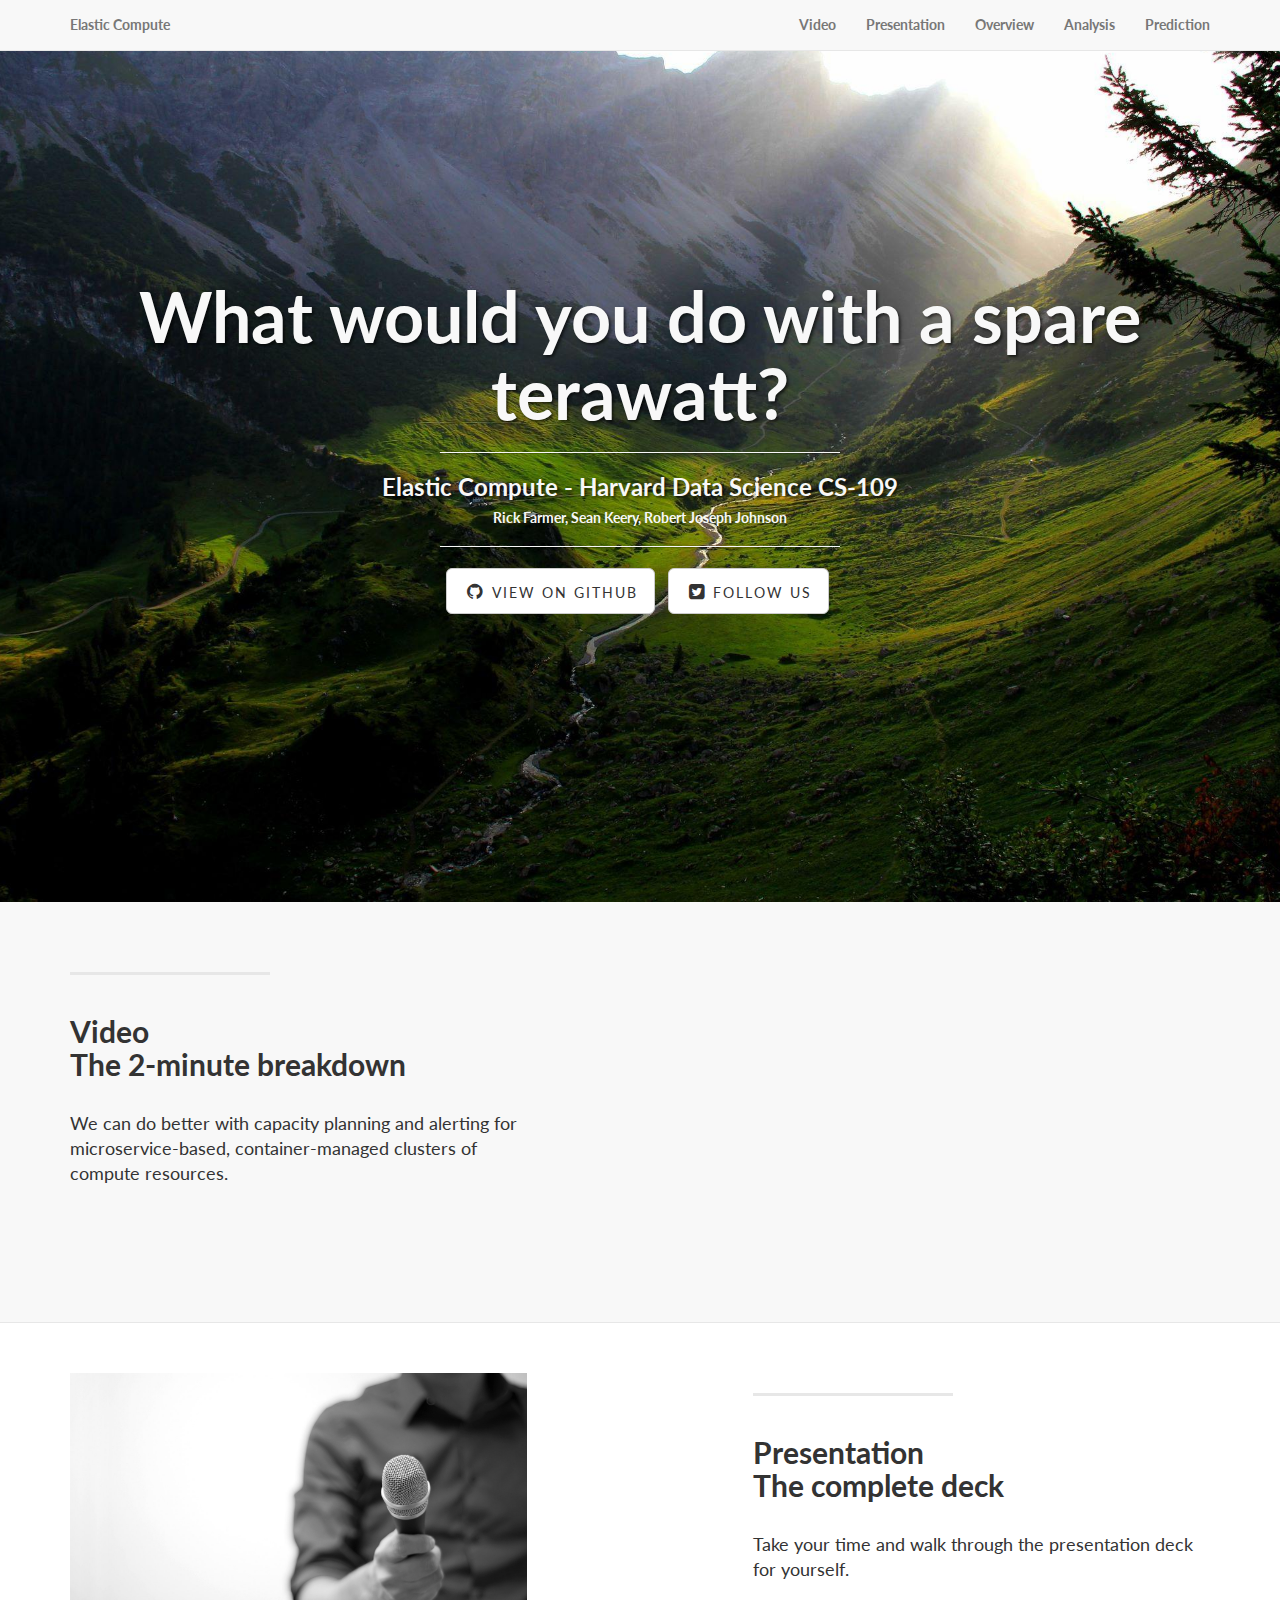
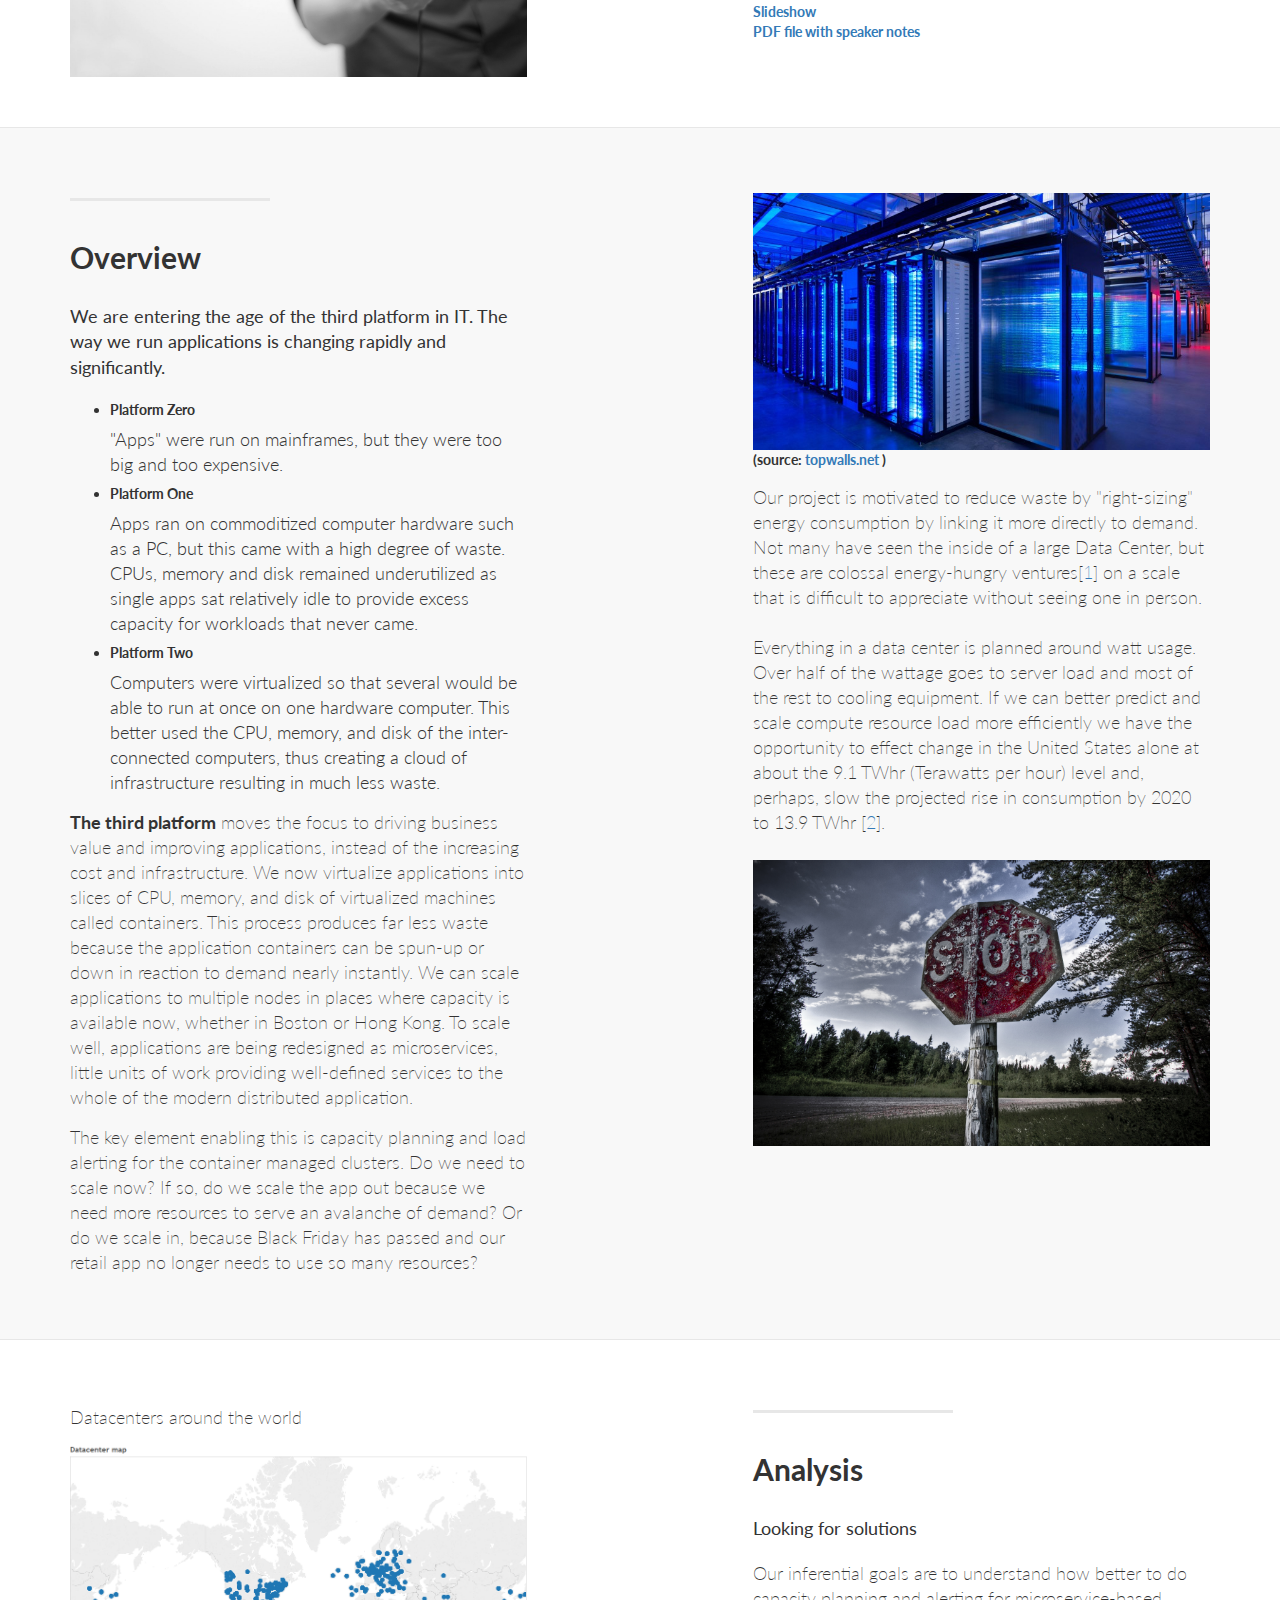
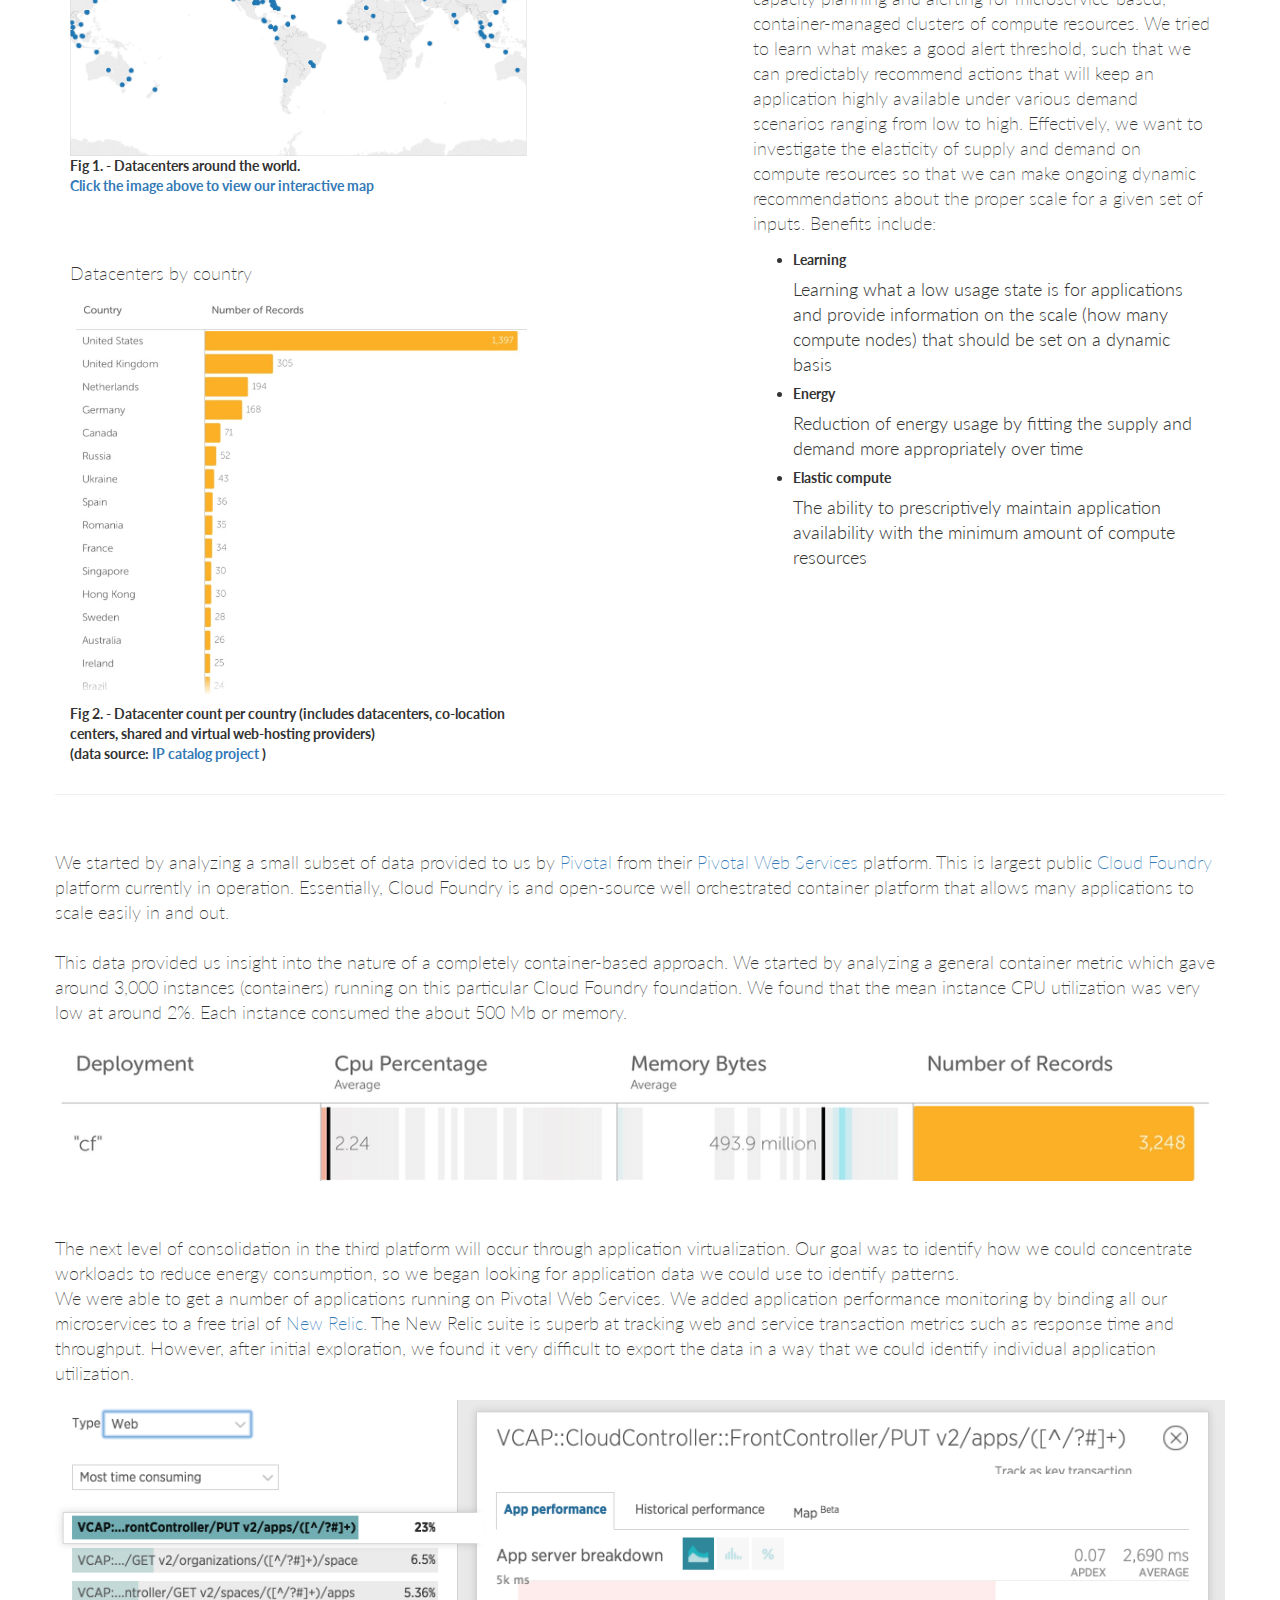
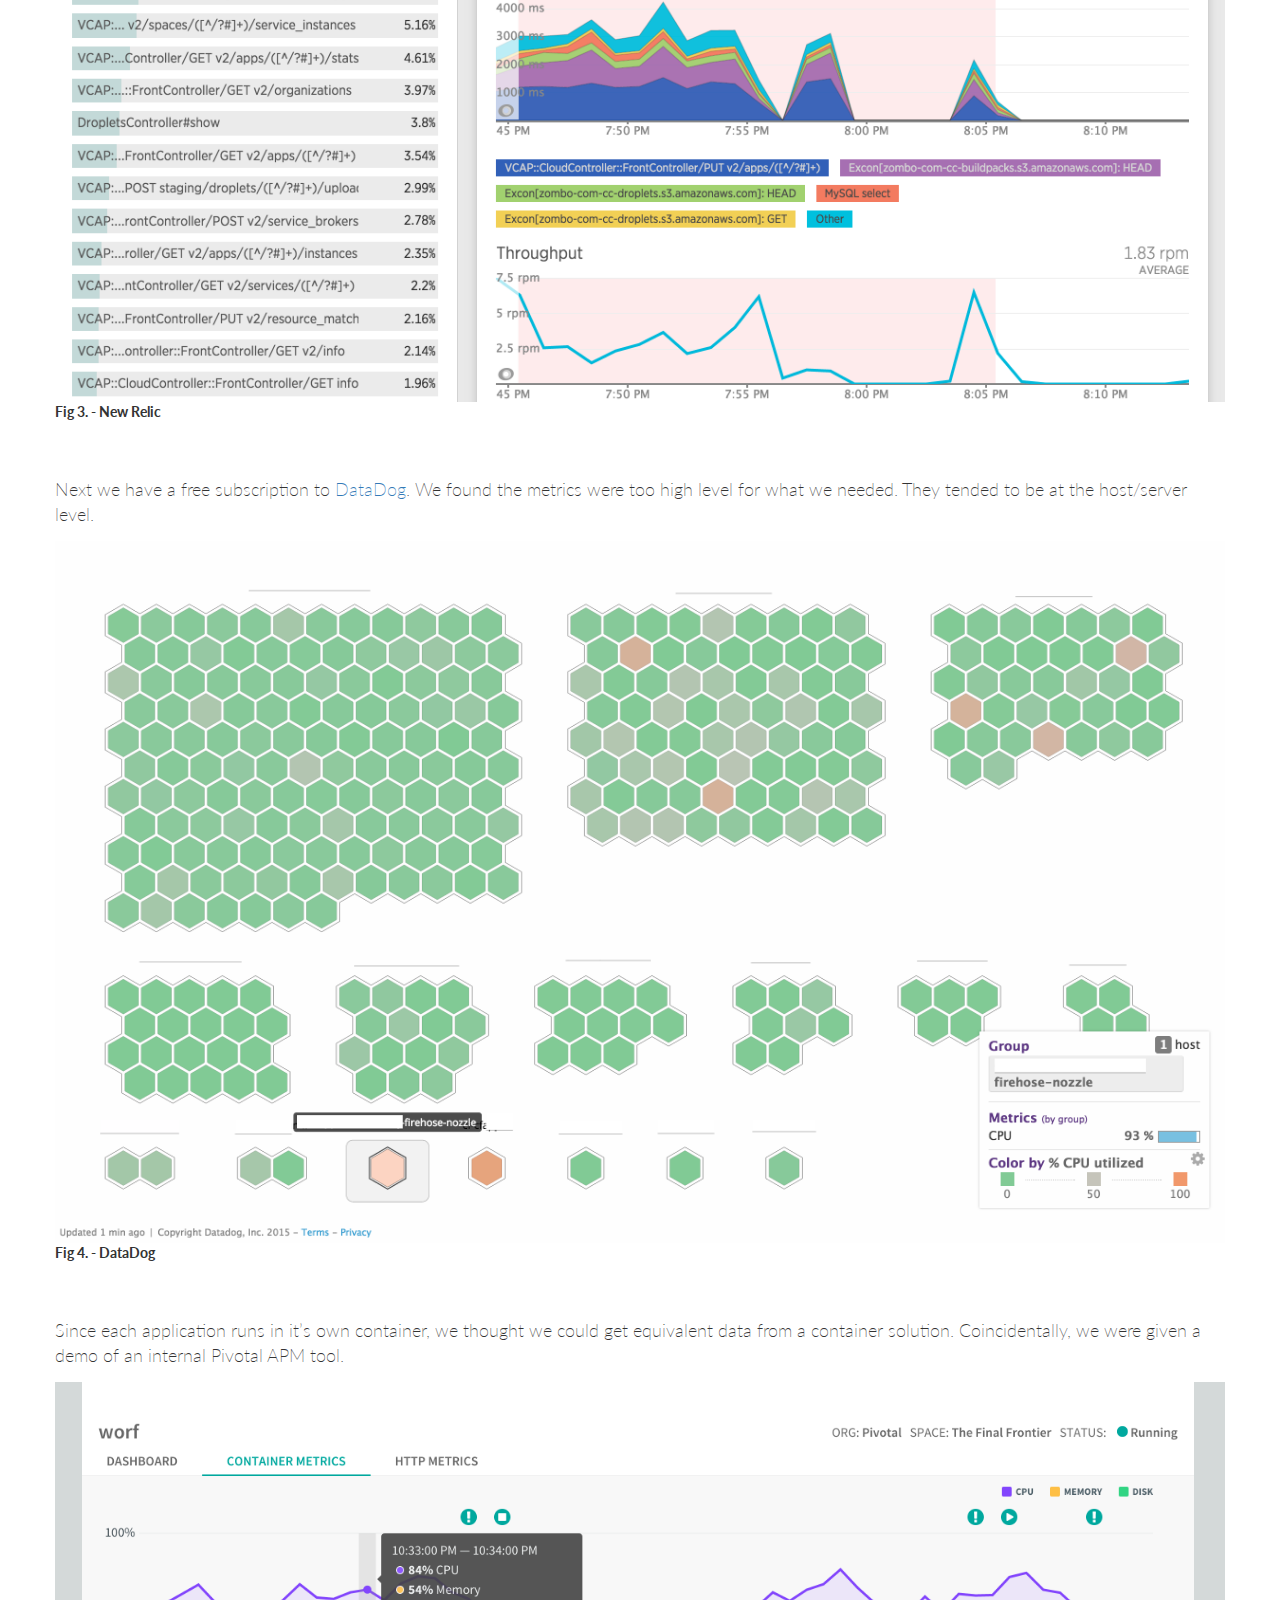
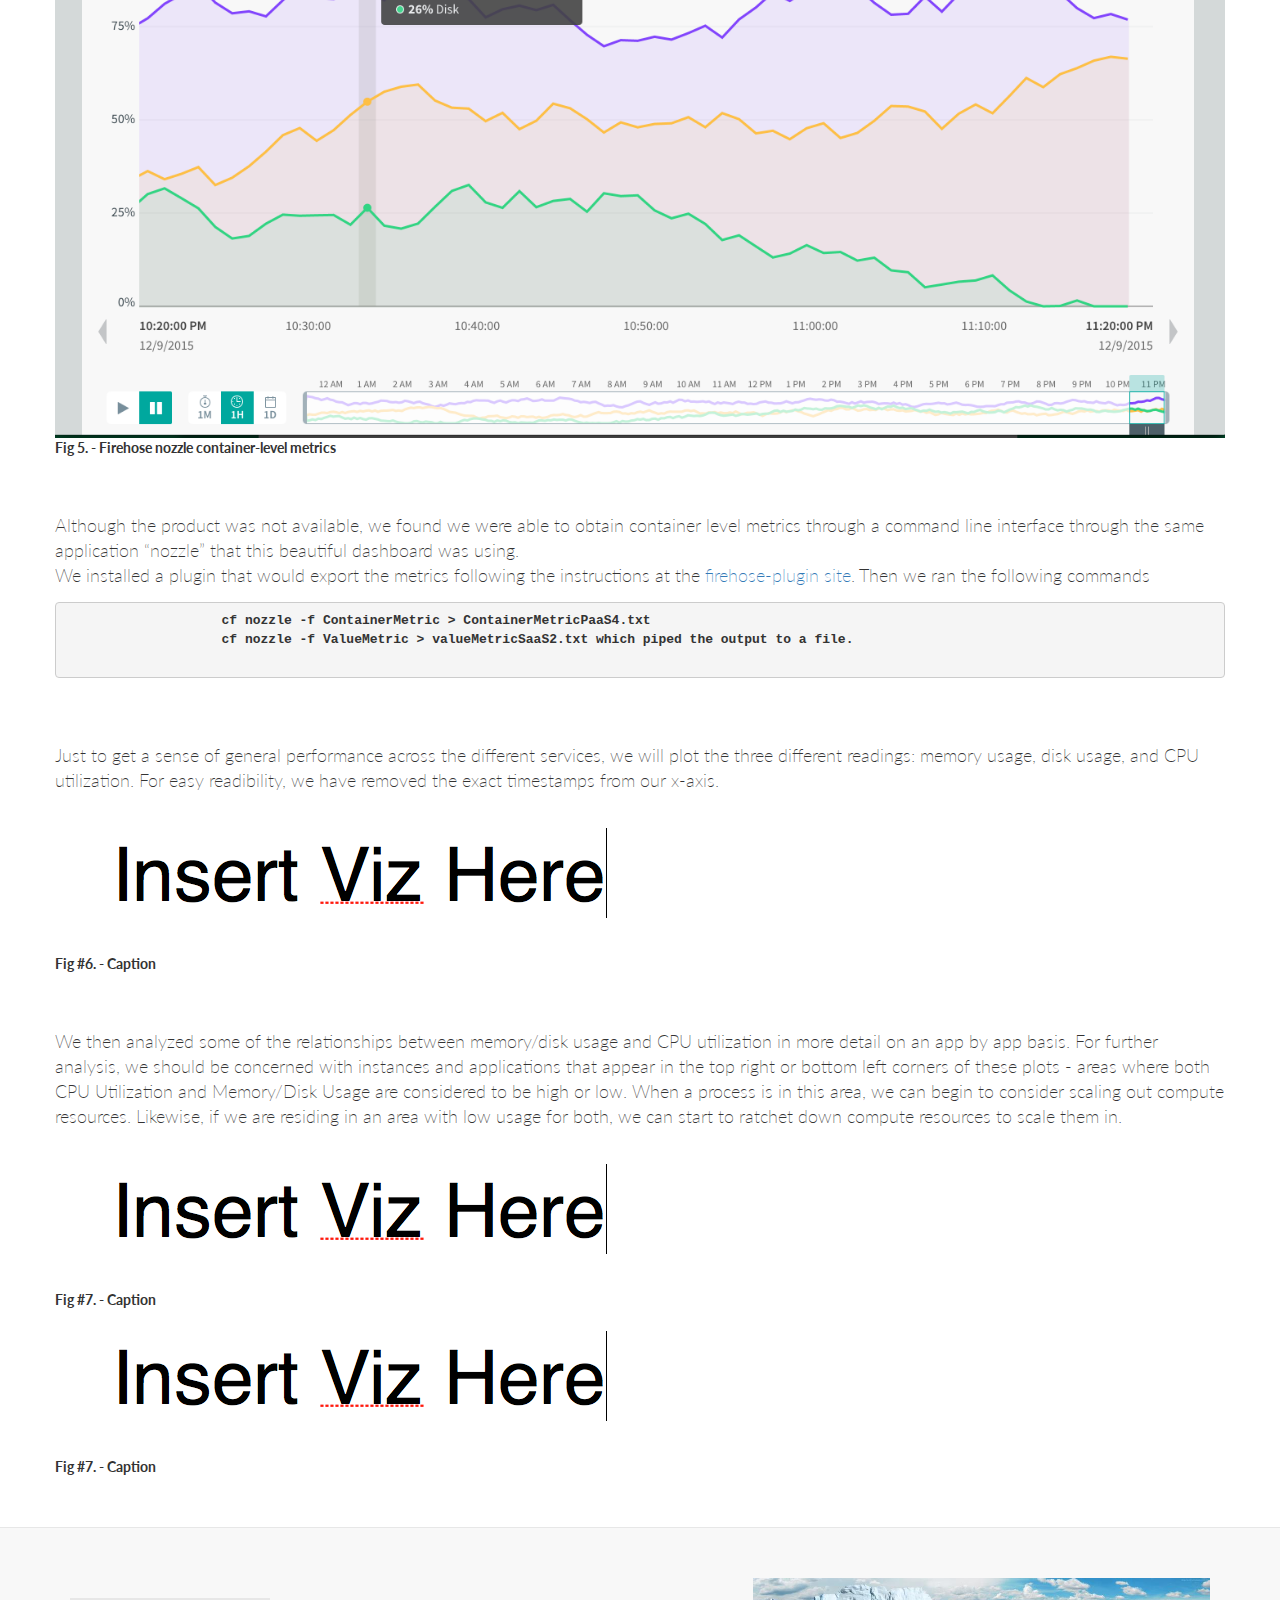
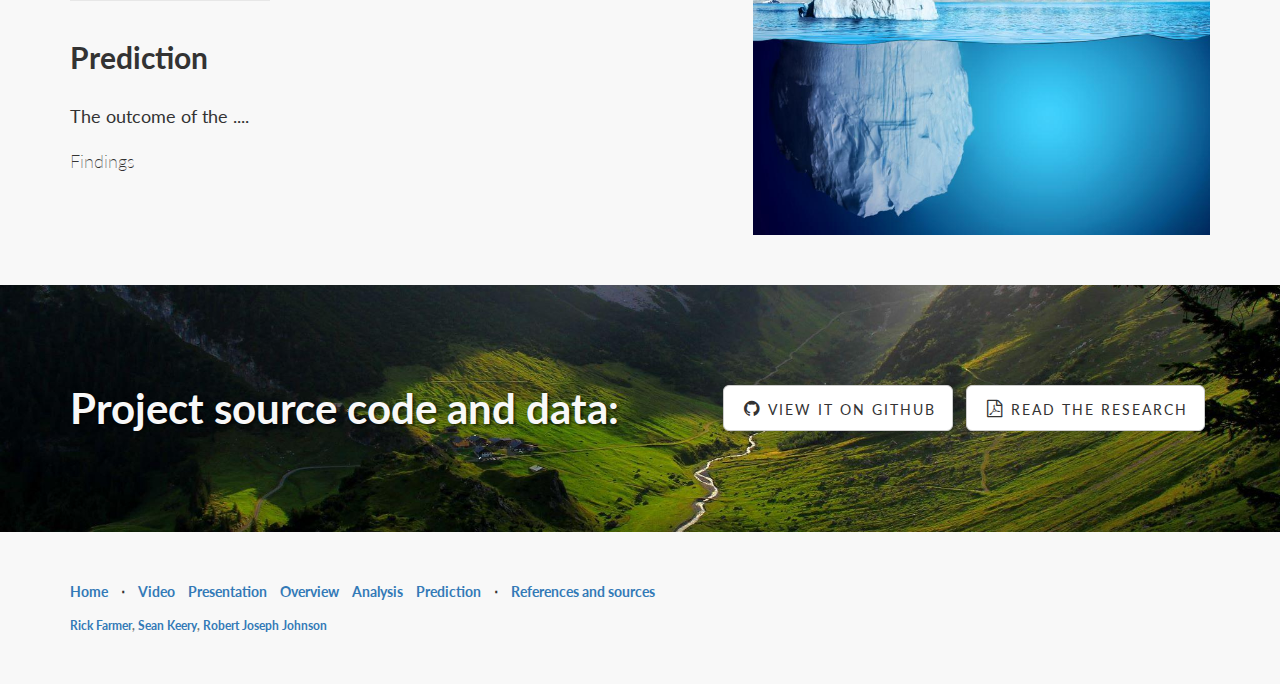
==== index.html @ 0e73b264 "Update index.html" ====
<!DOCTYPE html>
<html lang="en">

<head>

    <meta charset="utf-8">
    <meta http-equiv="X-UA-Compatible" content="IE=edge">
    <meta name="viewport" content="width=device-width, initial-scale=1">
    <meta name="description" content="">
    <meta name="author" content="">

    <title>Elastic Compute</title>

    <!-- Bootstrap Core CSS -->
    <link href="css/bootstrap.min.css" rel="stylesheet">

    <!-- Custom CSS -->
    <link href="css/landing-page.css" rel="stylesheet">

    <!-- Custom Fonts -->
    <link href="font-awesome/css/font-awesome.min.css" rel="stylesheet" type="text/css">
    <link href="http://fonts.googleapis.com/css?family=Lato:300,400,700,300italic,400italic,700italic" rel="stylesheet"
          type="text/css">

    <!-- HTML5 Shim and Respond.js IE8 support of HTML5 elements and media queries -->
    <!-- WARNING: Respond.js doesn't work if you view the page via file:// -->
    <!--[if lt IE 9]>
    <script src="https://oss.maxcdn.com/libs/html5shiv/3.7.0/html5shiv.js"></script>
    <script src="https://oss.maxcdn.com/libs/respond.js/1.4.2/respond.min.js"></script>
    <![endif]-->

</head>

<body>

<!-- Navigation -->
<nav class="navbar navbar-default navbar-fixed-top topnav" role="navigation">
    <div class="container topnav">
        <!-- Brand and toggle get grouped for better mobile display -->
        <div class="navbar-header">
            <button type="button" class="navbar-toggle" data-toggle="collapse"
                    data-target="#bs-example-navbar-collapse-1">
                <span class="sr-only">Toggle navigation</span>
                <span class="icon-bar"></span>
                <span class="icon-bar"></span>
                <span class="icon-bar"></span>
            </button>
            <a class="navbar-brand topnav" href="#">Elastic Compute</a>
        </div>
        <!-- Collect the nav links, forms, and other content for toggling -->
        <div class="collapse navbar-collapse" id="bs-example-navbar-collapse-1">
            <ul class="nav navbar-nav navbar-right">
                <li>
                    <a href="./index.html#video">Video</a>
                </li>
                <li>
                    <a href="./index.html#presentation">Presentation</a>
                </li>
                <li>
                    <a href="./index.html#overview">Overview</a>
                </li>
                <li>
                    <a href="./index.html#analysis">Analysis</a>
                </li>
                <li>
                    <a href="./index.html#prediction">Prediction</a>
                </li>
            </ul>
        </div>
        <!-- /.navbar-collapse -->
    </div>
    <!-- /.container -->
</nav>


<!-- Header -->
<a name="about"></a>

<div class="intro-header">

    <div class="container">

        <div class="row">
            <div class="col-lg-12">
                <div class="intro-message">
                    <h1>What would you do with a spare terawatt?</h1>
                    <hr class="intro-divider">
                    <h3>Elastic Compute - Harvard Data Science CS-109</h3>
                    <h5>Rick Farmer, Sean Keery, Robert Joseph Johnson</h5>
                    <hr class="intro-divider">
                    <ul class="list-inline intro-social-buttons">
                        <li>
                            <a href="https://github.com/harvard-team-pivot/elastic-compute"
                               class="btn btn-default btn-lg"><i class="fa fa-github fa-fw"></i> <span
                                    class="network-name">View on GitHub</span></a>
                        </li>
                        <li>
                            <a href="https://twitter.com/harvardpivots/" class="btn btn-default btn-lg"><i
                                    class="fa fa-twitter-square fa-fw"></i> <span class="network-name">Follow Us</span></a>
                        </li>
                    </ul>

                </div>
            </div>
        </div>

    </div>
    <!-- /.container -->

</div>
<!-- /.intro-header -->

<!-- Page Content -->

<a name="video"></a>

<div class="content-section-a">

    <div class="container">
        <div class="row">
            <div class="col-lg-5 col-sm-6">
                <hr class="section-heading-spacer">
                <div class="clearfix"></div>
                <h2 class="section-heading">Video<br>The 2-minute breakdown</h2>

                <p class="lead">We can do better with capacity planning and alerting for microservice-based,
                    container-managed clusters of compute resources.</p>
            </div>
            <div class="col-lg-5 col-lg-offset-2 col-sm-6">
                <iframe width="560" height="315" src="https://www.youtube.com/embed/9Hat1SxM8jU" frameborder="0"
                        allowfullscreen></iframe>
                <!-- video class="img-responsive"  autoplay loop>
                    <source src="./video/Helix_0.mp4">
                </video -->
            </div>
        </div>

    </div>
    <!-- /.container -->

</div>
<!-- /.content-section-a -->

<a name="presentation"></a>

<div class="content-section-b">

    <div class="container">

        <div class="row">
            <div class="col-lg-5 col-lg-offset-1 col-sm-push-6  col-sm-6">
                <hr class="section-heading-spacer">
                <div class="clearfix"></div>
                <h2 class="section-heading">Presentation<br>The complete deck</h2>

                <p class="lead">Take your time and walk through the presentation deck for yourself.</p>
                <a href="presentation/index.html">Slideshow</a>
                </br>
                <a href="presentation/elastic-compute.pdf">PDF file with speaker notes</a>

            </div>
            <div class="col-lg-5 col-sm-pull-6  col-sm-6">
                <img class="img-responsive" src="img/presentation-skills.jpg" alt="Presentation">
            </div>
        </div>

    </div>
    <!-- /.container -->

</div>
<!-- /.content-section-b -->

<a name="overview"></a>

<div class="content-section-a">

    <div class="container">

        <div class="row">
            <div class="col-lg-5 col-sm-6">
                <hr class="section-heading-spacer">
                <div class="clearfix"></div>
                <h2 class="section-heading">Overview</h2>

                <p class="lead">We are entering the age of the third platform in IT. The way we run applications is
                    changing rapidly and significantly.</p>

                <ul>
                    <li>Platform Zero
                        <p class="caption">"Apps" were run on mainframes, but they were too big and too expensive.</p>
                    </li>
                    <li>Platform One
                        <p class="caption">Apps ran on commoditized computer hardware such as a PC, but this came with a
                            high degree of waste. CPUs, memory and disk remained underutilized as single apps sat
                            relatively idle to provide excess capacity for workloads that never came.</p></li>
                    <li>Platform Two
                        <p class="caption">Computers were virtualized so that several would be able to run at once on
                            one hardware computer. This better used the CPU, memory, and disk of the inter-connected
                            computers, thus creating a cloud of infrastructure resulting in much less waste.</p></li>
                </ul>

                <p class="copy">
                    <b>The third platform</b> moves the focus to driving business value and improving applications,
                    instead of the increasing cost and infrastructure. We now virtualize applications into slices of
                    CPU, memory, and disk of virtualized machines called containers. This process produces far less
                    waste because the application containers can be spun-up or down in reaction to demand nearly
                    instantly. We can scale applications to multiple nodes in places where capacity is available now,
                    whether in Boston or Hong Kong. To scale well, applications are being redesigned as microservices,
                    little units of work providing well-defined services to the whole of the modern distributed
                    application.
                </p>

                <p class="copy">
                    The key element enabling this is capacity planning and load alerting for the container managed
                    clusters. Do we need to scale now? If so, do we scale the app out because we need more resources to
                    serve an avalanche of demand? Or do we scale in, because Black Friday has passed and our retail app
                    no longer needs to use so many resources?
                </p>

            </div>
            <div class="col-lg-5 col-lg-offset-2 col-sm-6">
                <p class="copy">


                    <figure>
                        <img class="img-responsive" src="img/datacenter.jpg" alt="Datacenter">
                        <figcaption>
                            (source: <a href="http://topwalls.net/server-data-center-lights-neon-computer-server-blue/">topwalls.net</a>
                            )
                        </figcaption>
                    </figure>
                </p>

                <p class="copy">
                    Our project is motivated to reduce waste by "right-sizing" energy consumption by linking it more
                    directly to demand. Not many have seen the inside of a large Data Center, but these are colossal
                    energy-hungry ventures[<a href="references.html">1</a>] on a scale that is difficult to appreciate
                    without seeing one in person.

                    <br>
                    <br>

                    Everything in a data center is planned around watt usage. Over half of the wattage goes to server
                    load and most of the rest to cooling equipment. If we can better predict and scale compute resource
                    load more efficiently we have the opportunity to effect change in the United States alone at about
                    the 9.1 TWhr (Terawatts per hour) level and, perhaps, slow the projected rise in consumption by 2020
                    to 13.9 TWhr [<a href="references.html">2</a>].
                    <br>
                    <br>
                    <img class="img-responsive" src="img/stop-bg.jpg" alt="">
                </p>

            </div>

        </div>

    </div>
    <!-- /.container -->

</div>
<!-- /.content-section-a -->

<a name="analysis"></a>

<div class="content-section-b">

    <div class="container">

        <div class="row">

            <div class="col-lg-5 col-lg-offset-1 col-sm-push-6  col-sm-6">
                <hr class="section-heading-spacer">
                <div class="clearfix"></div>
                <h2 class="section-heading">Analysis</h2>

                <p class="lead">Looking for solutions</p>

                <p class="copy">
                    Our inferential goals are to understand how better to do capacity planning and alerting for
                    microservice-based, container-managed clusters of compute resources. We tried to learn what
                    makes a good alert threshold, such that we can predictably recommend actions that will keep an
                    application highly available under various demand scenarios ranging from low to high. Effectively,
                    we want to investigate the elasticity of supply and demand on compute resources so that we can make
                    ongoing dynamic recommendations about the proper scale for a given set of inputs.

                    Benefits include:
                    <ul>
                        <li>Learning
                <p class="caption">
                    Learning what a low usage state is for applications and provide information on the scale (how many
                    compute nodes) that should be set on a dynamic basis
                </p></li>
                <li>Energy
                    <p class="caption">
                        Reduction of energy usage by fitting the supply and demand more appropriately over time
                    </p>
                </li>
                <li>Elastic compute
                    <p class="caption">
                        The ability to prescriptively maintain application availability with the minimum amount of
                        compute resources
                    </p></li>
                </ul>

                </p>
            </div>
            <div class="col-lg-5 col-sm-pull-6  col-sm-6">

                <p class="copy">
                    Datacenters around the world

                    <figure>
                        <a href="https://public.tableau.com/views/Datacentersaroundtheworld/Datacentermap?:embed=y&:display_count=yes&:showTabs=y"><img
                                class="img-responsive" src="visualizations/datacenters-map.png" alt="Datacenters around the world"></a>

                        <figcaption>Fig 1. - Datacenters around the world.<br>
                            <a href="https://public.tableau.com/views/Datacentersaroundtheworld/Datacentermap?:embed=y&:display_count=yes&:showTabs=y">Click
                                the image above to view our interactive map</a>
                        </figcaption>
                    </figure>
                </p>
                <br><br>

                <p class="copy">
                    Datacenters by country
                    <figure>
                        <img class="img-responsive" src="visualizations/dc-records-by-country.png"
                             alt="Datacenter count per country">
                        <figcaption>
                            Fig 2. - Datacenter count per country (includes datacenters, co-location centers, shared and
                            virtual web-hosting providers)
                        </figcaption>
                        (data source: <a href="https://github.com/client9/ipcat">IP catalog project</a> )
                    </figure>
                </p>


            </div>

        </div>

        <div class="row">
            <!-- Please do not go above this line -->

            <div class="">
                <hr>
                <br>

                <p class="copy">
                    We started by analyzing a small subset of data provided to us by <a
                        href="http://pivotal.io">Pivotal</a> from
                    their <a href="http://run.pivotal.io/">Pivotal Web Services</a> platform.
                    This is largest public <a href="https://www.cloudfoundry.org/">Cloud Foundry</a> platform currently
                    in operation. Essentially, Cloud Foundry is and open-source well orchestrated container platform
                    that allows many
                    applications to scale easily in and out.
                    <br><br>
                    This data provided us insight into the nature of a completely container-based approach.

                    We started by analyzing a general container metric which gave around 3,000 instances (containers)
                    running on
                    this particular Cloud Foundry foundation. We found that the mean instance CPU utilization was very
                    low at around 2%.
                    Each instance consumed the about 500 Mb or memory.
                </p>
                <figure>
                    <img class="img-responsive" src="visualizations/cf-totals-avgs.png"
                         alt="">
                    <figcaption>
                    </figcaption>
                </figure>
            </div>


            <div class="">
                <br><br>

                <p class="copy">
                    The next level of consolidation in the third platform will occur through application virtualization.
                    Our goal was to identify how we could concentrate workloads to reduce energy consumption, so we
                    began looking for application data we could use to identify patterns.
                    <br>
                    We were able to get a number
                    of applications running on Pivotal Web Services. We added application performance monitoring by
                    binding all our microservices to a free trial of <a href="https://newrelic.com/">New Relic</a>. The
                    New Relic suite is superb at
                    tracking web and service transaction metrics such as response time and throughput. However, after
                    initial exploration, we found it very difficult to export the data in a way that we could identify
                    individual application utilization.
                </p>
                <figure>
                    <img class="img-responsive" src="visualizations/apm-app-new-relic-server-breakdown.png"
                         alt="New Relic">
                    <figcaption>
                        Fig 3. - New Relic
                    </figcaption>
                </figure>

            </div>


            <div class="">
                <br><br>

                <p class="copy">
                    Next we have a free subscription to <a href="https://app.datadoghq.com">DataDog</a>. We found the
                    metrics were too high level for what we
                    needed. They tended to be at the host/server level.
                </p>
                <figure>
                    <img class="img-responsive" src="visualizations/apm-firehose.png"
                         alt="">
                    <figcaption>
                        Fig 4. - DataDog
                    </figcaption>
                </figure>

            </div>


            <div class="">
                <br><br>

                <p class="copy">
                    Since each application runs in it’s own container, we thought we could get equivalent data from a
                    container solution. Coincidentally, we were given a demo of an internal Pivotal APM tool.
                </p>
                <figure>
                    <img class="img-responsive" src="visualizations/apm-container-metrics-utilization.png"
                         alt="">
                    <figcaption>
                        Fig 5. - Firehose nozzle container-level metrics
                    </figcaption>
                </figure>

            </div>


            <div class="">
                <br><br>

                <p class="copy">
                    Although the product was not available, we found we were able to obtain container level metrics
                    through a command line interface through the same application “nozzle” that this beautiful dashboard
                    was using.<br>
                    We installed a plugin that would export the metrics following the instructions at the <a
                        href="https://github.com/cloudfoundry/firehose-plugin">firehose-plugin site</a>. Then we
                    ran the following commands

                    <pre>
                    cf nozzle -f ContainerMetric > ContainerMetricPaaS4.txt
                    cf nozzle -f ValueMetric > valueMetricSaaS2.txt which piped the output to a file.
                    </pre>
                </p>

            </div>


            <!-- ### Start copy from here to add a new section of image followed by analysis ### -->
            <div class="">
                <br><br>

                <p class="copy">
                    <!--Robert/Sean: Copy me to add a new section of analysis with a viz. See the "### Start copy" and "###
                    End copy" comments in the code and just copy a new block for each. -->
                    Just to get a sense of general performance across the different services, we will plot the three different 
                    readings: memory usage, disk usage, and CPU utilization. For easy readibility, 
                    we have removed the exact timestamps from our x-axis.
                    
                    
                    
                    
                    
                </p>
                <figure>
                    <img class="img-responsive" src="img/viz-here.png"
                         alt="">
                    <figcaption>
                        Fig #6. - Caption
                    </figcaption>
                </figure>

            </div>
            <!-- ### End copy from here to add a new section of image followed by analysis ### -->
            
            <!-- ### Start copy from here to add a new section of image followed by analysis ### -->
            <div class="">
                <br><br>

                <p class="copy">
                    <!--Robert/Sean: Copy me to add a new section of analysis with a viz. See the "### Start copy" and "###
                    End copy" comments in the code and just copy a new block for each. -->
                    We then analyzed some of the relationships between memory/disk usage and CPU utilization in more detail on 
                    an app by app basis. For further analysis, we should be concerned with instances and applications that appear in the top right or bottom left corners of these plots 
                    - areas where both CPU Utilization and Memory/Disk Usage are considered to be high or low. 
                    When a process is in this area, we can begin to consider scaling out compute resources. Likewise, if we are residing in an area 
                    with low usage for both, we can start to ratchet down compute resources to scale them in.
                </p>
                <figure>
                    <img class="img-responsive" src="img/viz-here.png"
                         alt="">
                    <figcaption>
                        Fig #7. - Caption
                    </figcaption>
                </figure>
                <figure>
                    <img class="img-responsive" src="img/viz-here.png"
                         alt="">
                    <figcaption>
                        Fig #7. - Caption
                    </figcaption>
                </figure>

            </div>
            <!-- ### End copy from here to add a new section of image followed by analysis ### -->

            <!-- Please do not go below this line -->
        </div>

    </div>
    <!-- /.container -->

</div>
<!-- /.content-section-b -->

<a name="prediction"></a>

<div class="content-section-a">

    <div class="container">

        <div class="row">
            <div class="col-lg-5 col-sm-6">
                <hr class="section-heading-spacer">
                <div class="clearfix"></div>
                <h2 class="section-heading">Prediction</h2>

                <p class="lead">The outcome of the ....</p>

                <p class="copy">Findings</p>
            </div>
            <div class="col-lg-5 col-lg-offset-2 col-sm-6">
                <img class="img-responsive" src="img/underwater-iceberg.jpg" alt="">
            </div>
        </div>

    </div>
    <!-- /.container -->

</div>
<!-- /.content-section-a -->

<a name="source"></a>

<div class="banner">

    <div class="container">

        <div class="row">
            <div class="col-lg-6">
                <h2>Project source code and data:</h2>
            </div>
            <div class="col-lg-6">
                <ul class="list-inline banner-social-buttons">
                    <li>
                        <a href="https://github.com/harvard-team-pivot/elastic-compute"
                           class="btn btn-default btn-lg"><i class="fa fa-github fa-fw"></i> <span class="network-name">View it on GitHub</span></a>
                    </li>
                    <li>
                        <a href="https://github.com/harvard-team-pivot/elastic-compute/blob/master/elasticCompute.ipynb"
                           class="btn btn-default btn-lg"><i class="fa fa-file-pdf-o fa-fw"></i> <span
                                class="network-name">Read the research</span></a>
                    </li>

                </ul>
            </div>
        </div>

    </div>
    <!-- /.container -->

</div>
<!-- /.banner -->

<!-- Footer -->
<footer>
    <div class="container">
        <div class="row">
            <div class="col-lg-12">
                <ul class="list-inline">
                    <li>
                        <a href="#">Home</a>
                    </li>
                    <li class="footer-menu-divider">&sdot;</li>
                    <li>
                        <a href="#video">Video</a>
                    </li>
                    <li>
                        <a href="#presentation">Presentation</a>
                    </li>
                    <li>
                        <a href="#overview">Overview</a>
                    </li>
                    <li>
                        <a href="#analysis">Analysis</a>
                    </li>
                    <li>
                        <a href="#prediction">Prediction</a>
                    </li>
                    <li class="footer-menu-divider">&sdot;</li>
                    <li>
                        <a href="./references.html">References and sources</a>
                    </li>
                </ul>
                <p class="copyright text-muted small"><a href="https://github.com/rickfarmer">Rick Farmer</a>, <a
                        href="https://github.com/skibum55">Sean Keery</a>, <a href="https://github.com/rjohnson42">Robert
                    Joseph Johnson</a></p>
            </div>
        </div>
    </div>
</footer>

<!-- jQuery -->
<script src="js/jquery.js"></script>

<!-- Bootstrap Core JavaScript -->
<script src="js/bootstrap.min.js"></script>

</body>

</html>
---- css/landing-page.css ----
/*!
 * Start Bootstrap - Landing Page Bootstrap Theme (http://startbootstrap.com)
 * Code licensed under the Apache License v2.0.
 * For details, see http://www.apache.org/licenses/LICENSE-2.0.
 */

body,
html {
    width: 100%;
    height: 100%;
}

body,
h1,
h2,
h3,
h4,
h5,
h6 {
    font-family: "Lato","Helvetica Neue",Helvetica,Arial,sans-serif;
    font-weight: 700;
}

.topnav {
    font-size: 14px; 
}

.lead {
    font-size: 18px;
    font-weight: 400;
}

.intro-header {
    padding-top: 50px; /* If you're making other pages, make sure there is 50px of padding to make sure the navbar doesn't overlap content! */
    padding-bottom: 50px;
    text-align: center;
    color: #f8f8f8;
    background: url(../img/valley-bg.jpg) no-repeat center center;
    background-size: cover;
}

.intro-message {
    position: relative;
    padding-top: 20%;
    padding-bottom: 20%;
}

.intro-message > h1 {
    margin: 0;
    text-shadow: 2px 2px 3px rgba(0,0,0,0.6);
    font-size: 5em;
}

.intro-divider {
    width: 400px;
    border-top: 1px solid #f8f8f8;
    border-bottom: 1px solid rgba(0,0,0,0.2);
}

.intro-message > h3 {
    text-shadow: 2px 2px 3px rgba(0,0,0,0.6);
}

@media(max-width:767px) {
    .intro-message {
        padding-bottom: 15%;
    }

    .intro-message > h1 {
        font-size: 3em;
    }

    ul.intro-social-buttons > li {
        display: block;
        margin-bottom: 20px;
        padding: 0;
    }

    ul.intro-social-buttons > li:last-child {
        margin-bottom: 0;
    }

    .intro-divider {
        width: 100%;
    }
}

.network-name {
    text-transform: uppercase;
    font-size: 14px;
    font-weight: 400;
    letter-spacing: 2px;
}

.content-section-a {
    padding: 50px 0;
    background-color: #f8f8f8;
}

.content-section-b {
    padding: 50px 0;
    border-top: 1px solid #e7e7e7;
    border-bottom: 1px solid #e7e7e7;
}

.section-heading {
    margin-bottom: 30px;
}

.section-heading-spacer {
    float: left;
    width: 200px;
    border-top: 3px solid #e7e7e7;
}

.banner {
    padding: 100px 0;
    color: #f8f8f8;
    background: url(../img/valley-bg.jpg) no-repeat center center;
    background-size: cover;
}

.banner h2 {
    margin: 0;
    text-shadow: 2px 2px 3px rgba(0,0,0,0.6);
    font-size: 3em;
}

.banner ul {
    margin-bottom: 0;
}

.banner-social-buttons {
    float: right;
    margin-top: 0;
}

@media(max-width:1199px) {
    ul.banner-social-buttons {
        float: left;
        margin-top: 15px;
    }
}

@media(max-width:767px) {
    .banner h2 {
        margin: 0;
        text-shadow: 2px 2px 3px rgba(0,0,0,0.6);
        font-size: 3em;
    }

    ul.banner-social-buttons > li {
        display: block;
        margin-bottom: 20px;
        padding: 0;
    }

    ul.banner-social-buttons > li:last-child {
        margin-bottom: 0;
    }
}

footer {
    padding: 50px 0;
    background-color: #f8f8f8;
}

p.copyright {
    margin: 15px 0 0;
}

p.copy {
    margin: 15px 0 14px 0;
    font-weight: 200;
    font-size: 1.25em;
}

p.caption {
    margin: 7px 0 7px 0;
    font-weight: 300;
    font-size: 1.25em;
}
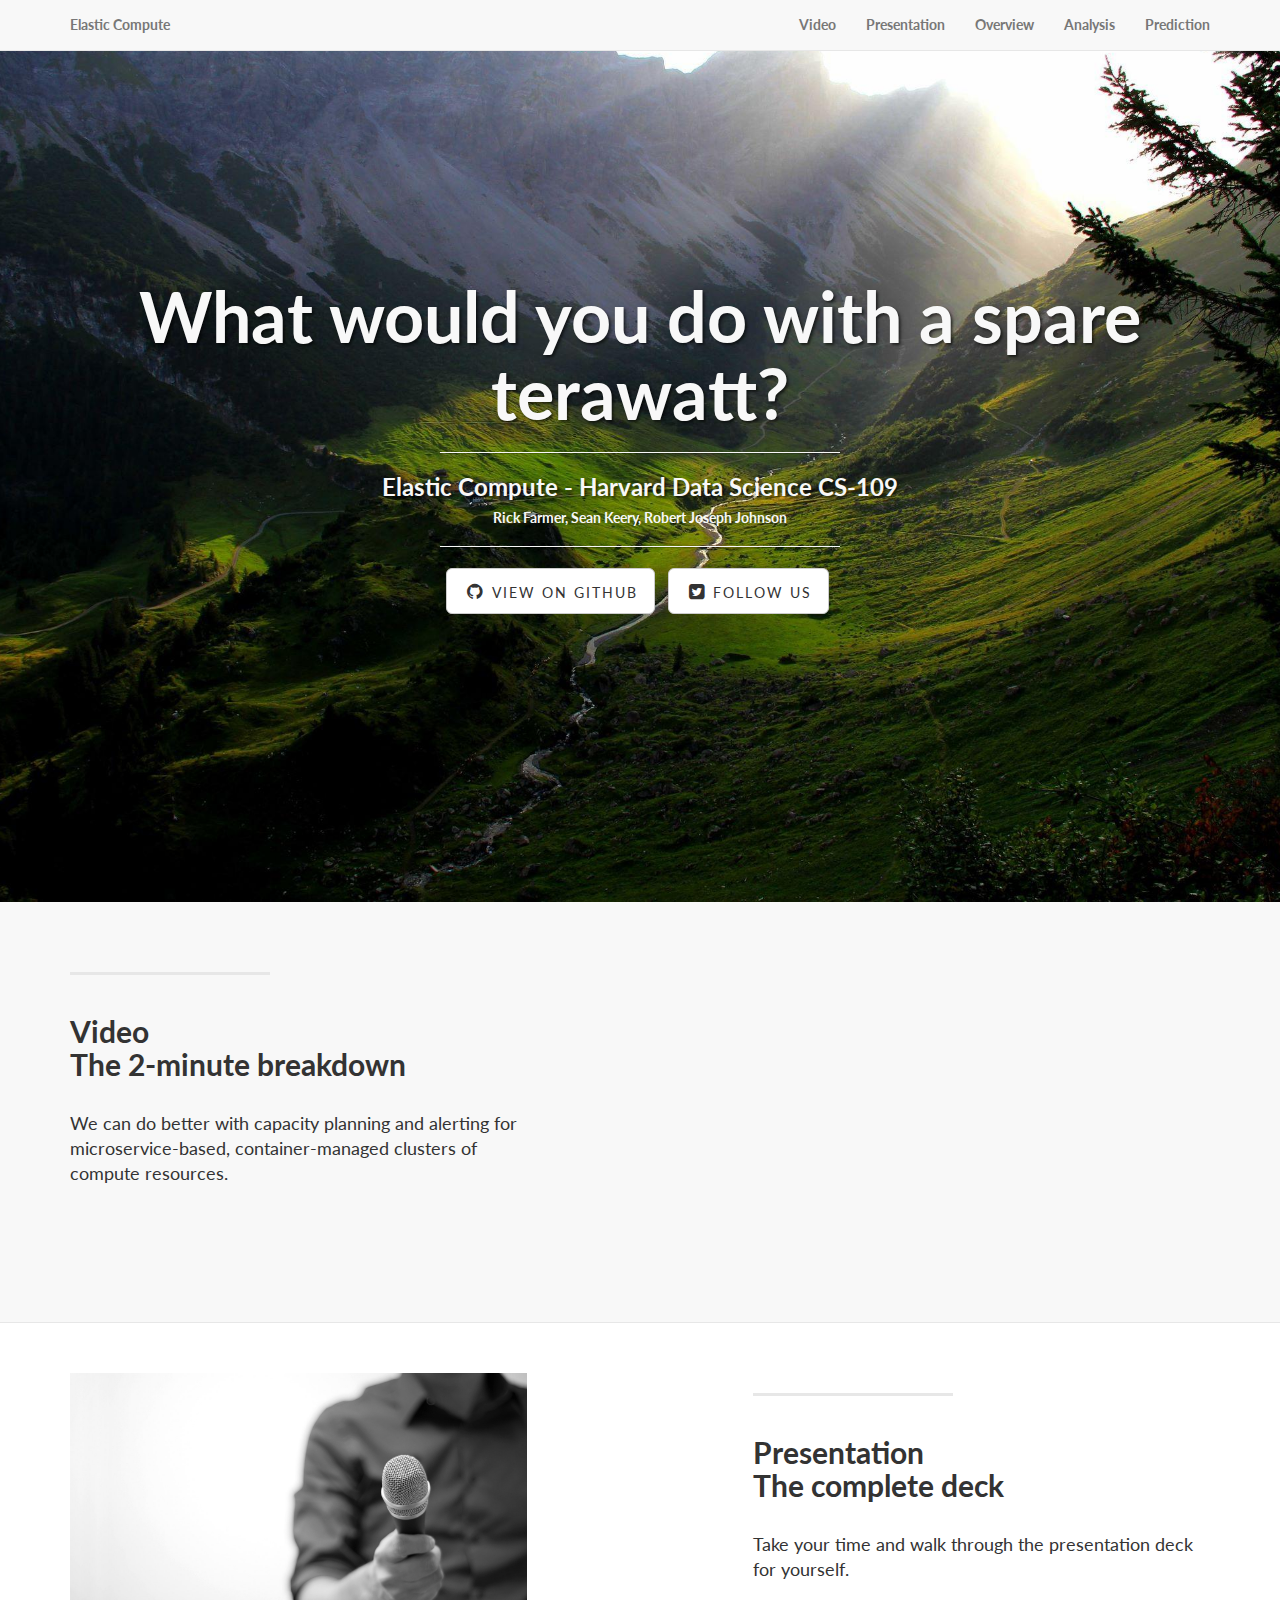
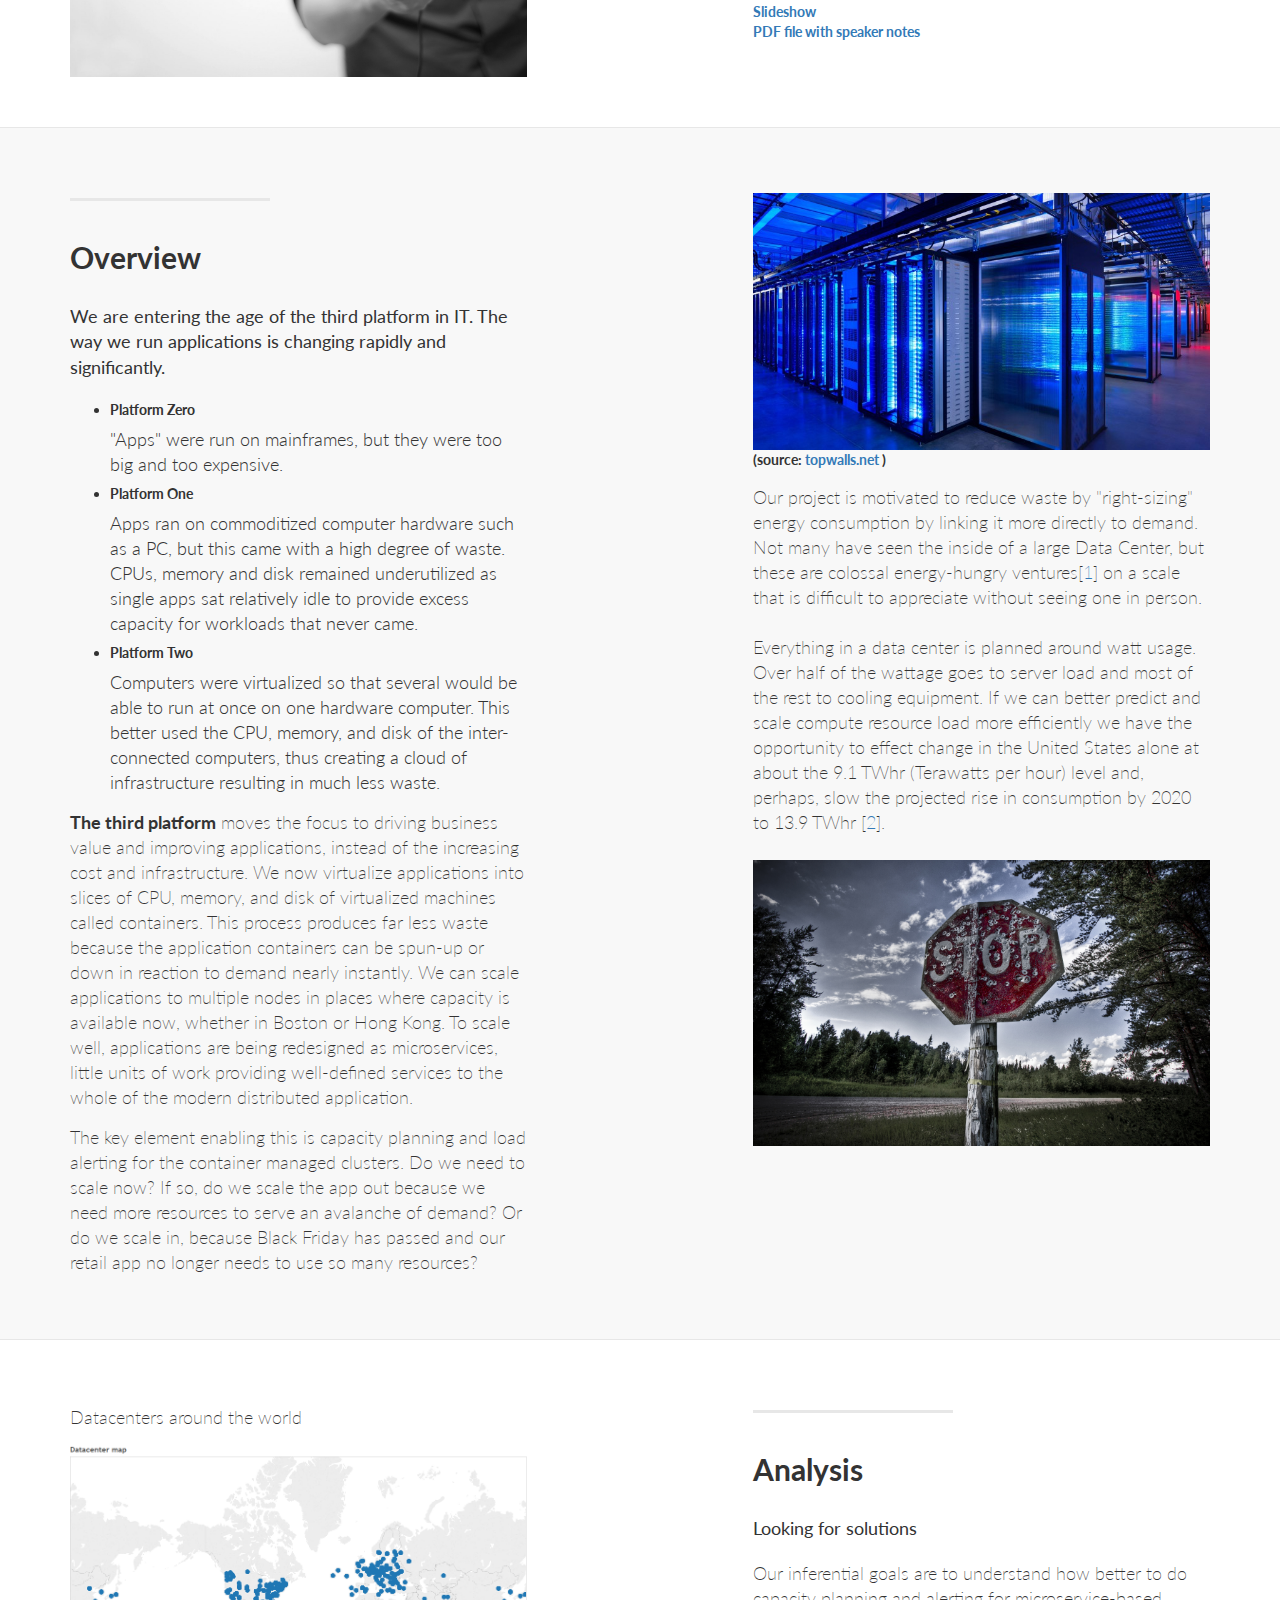
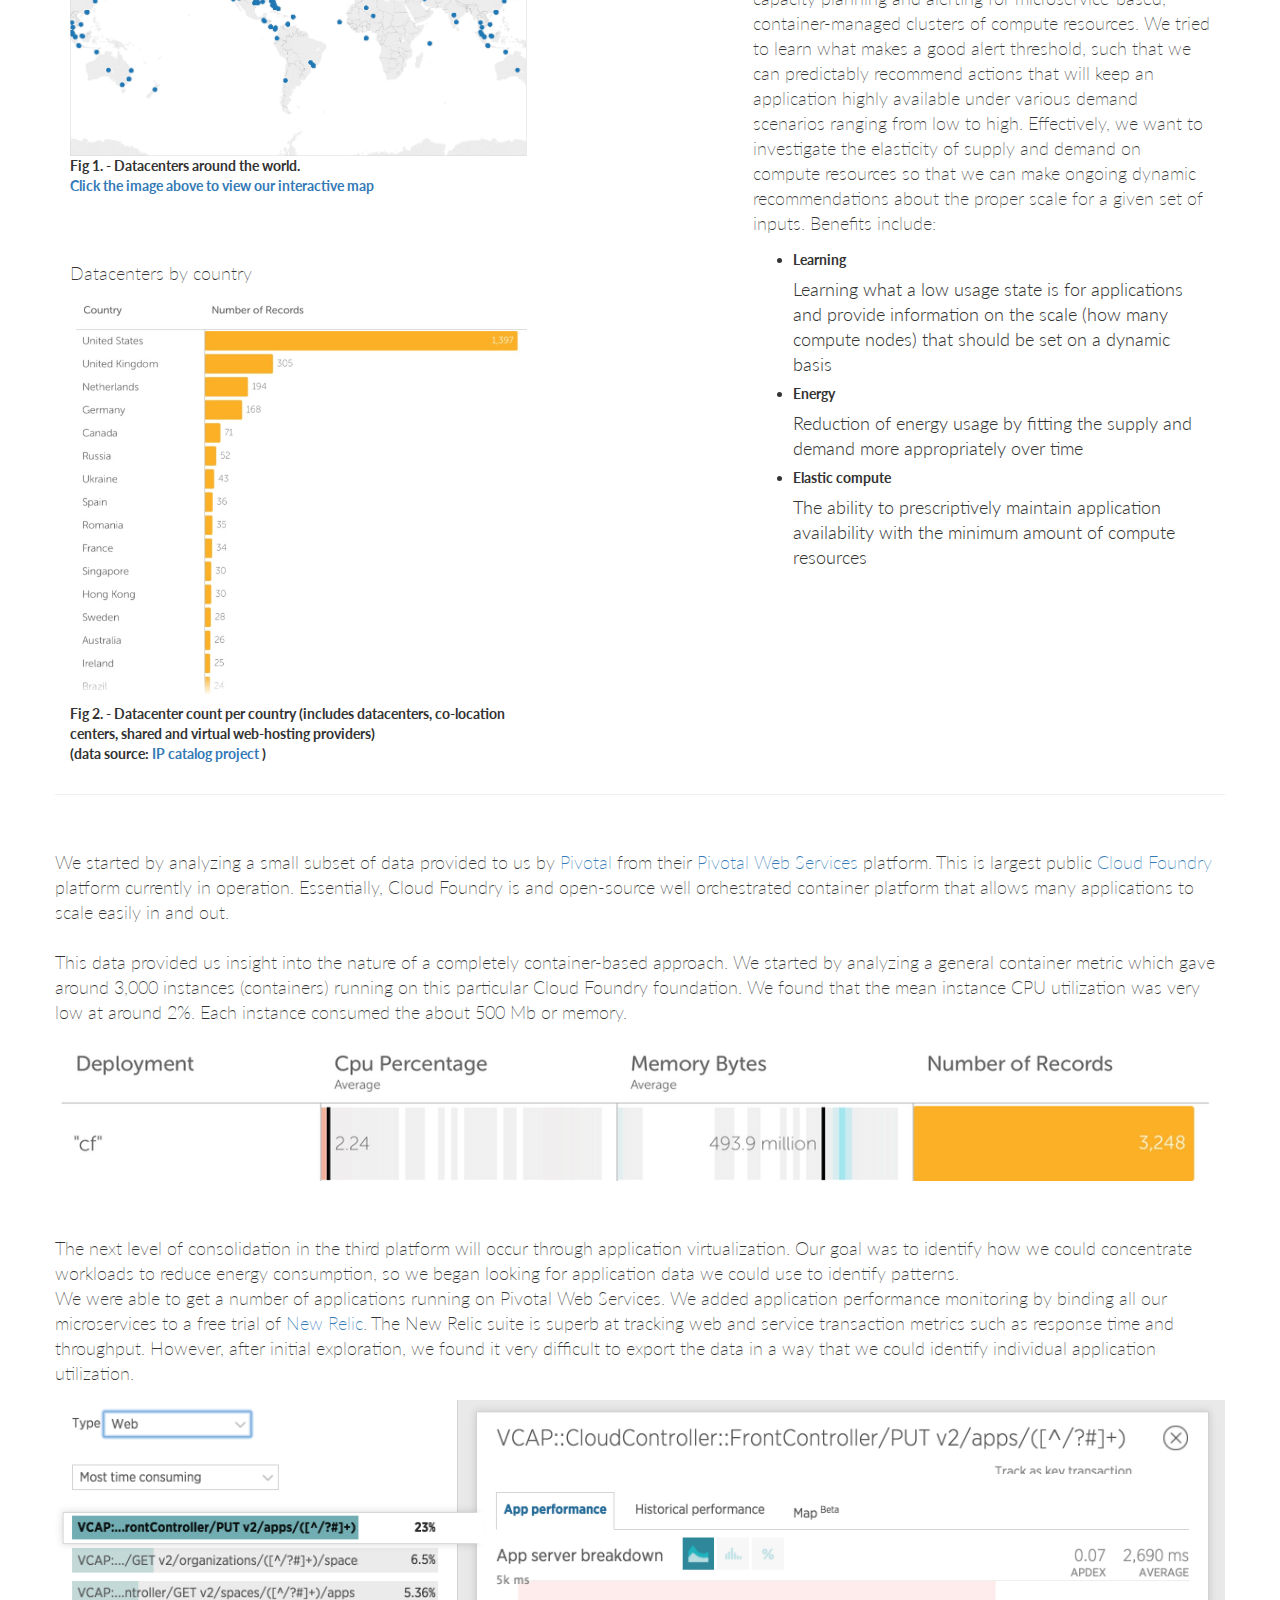
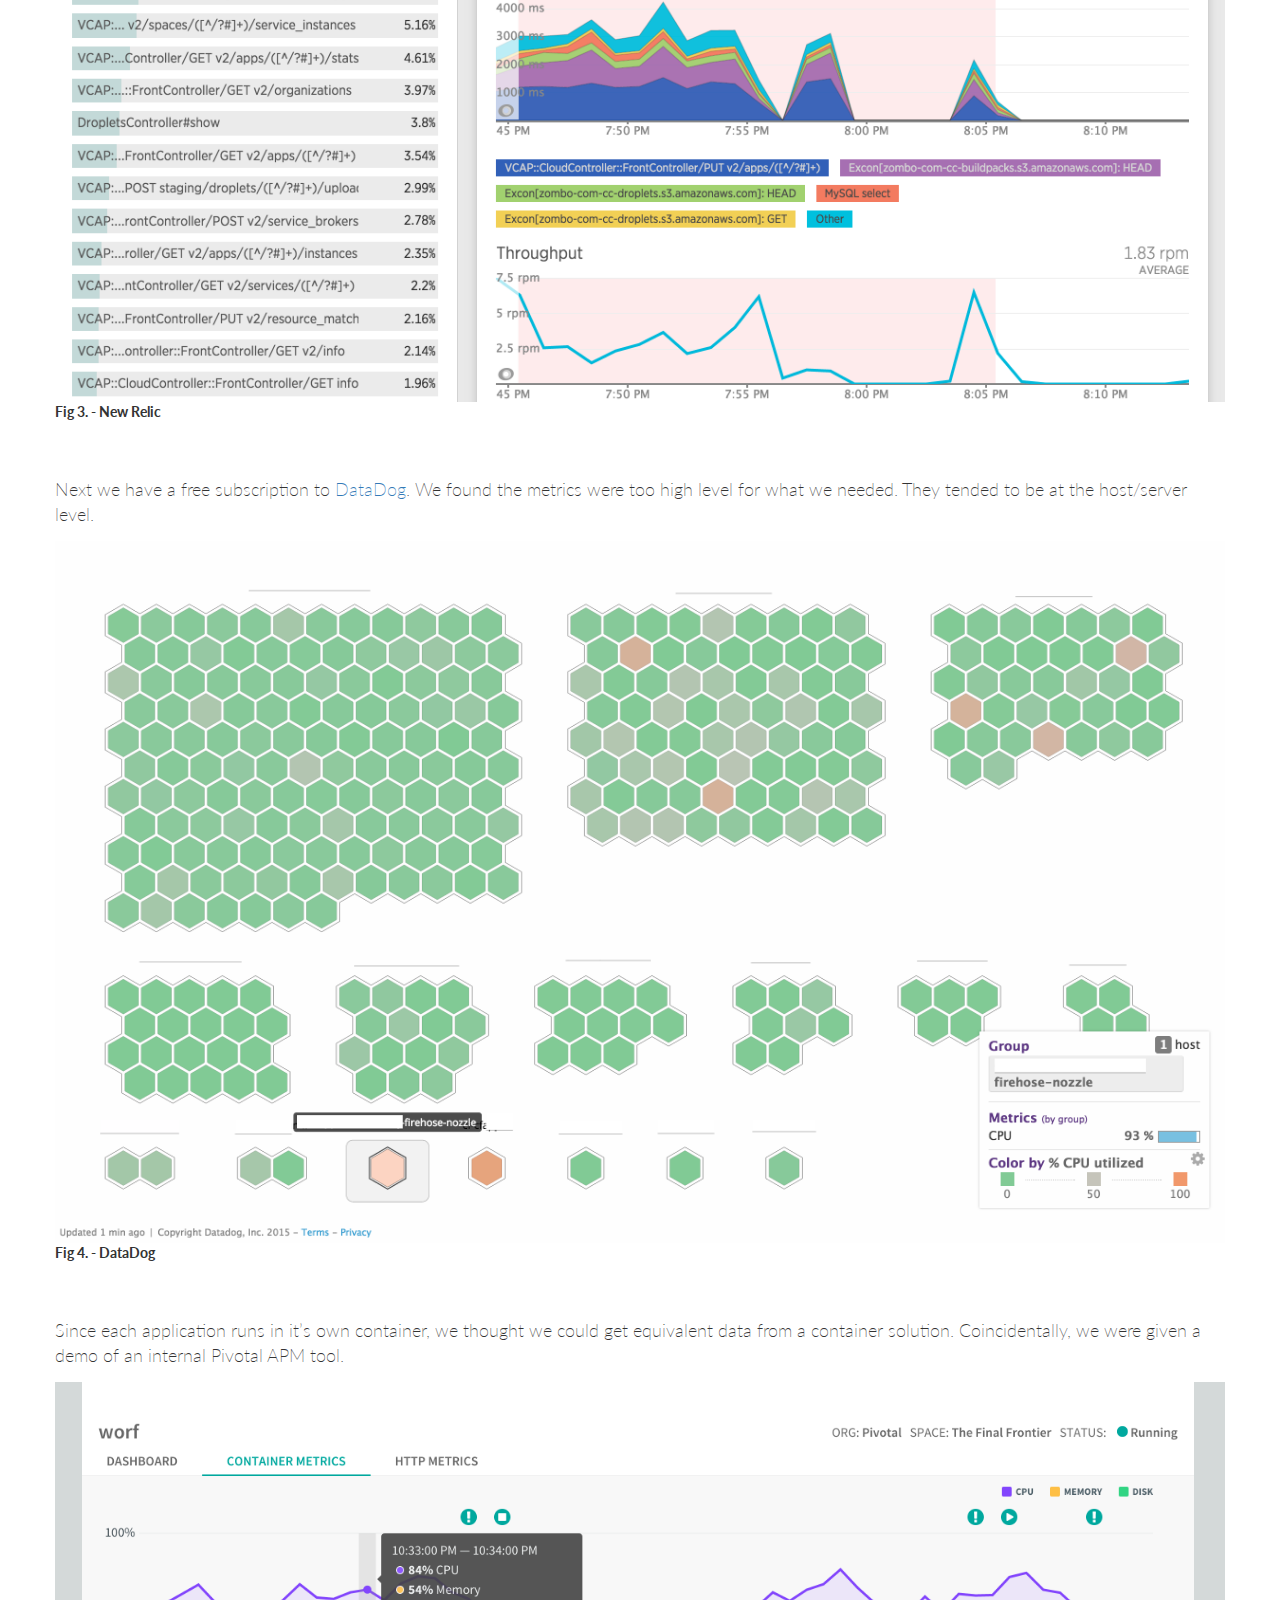
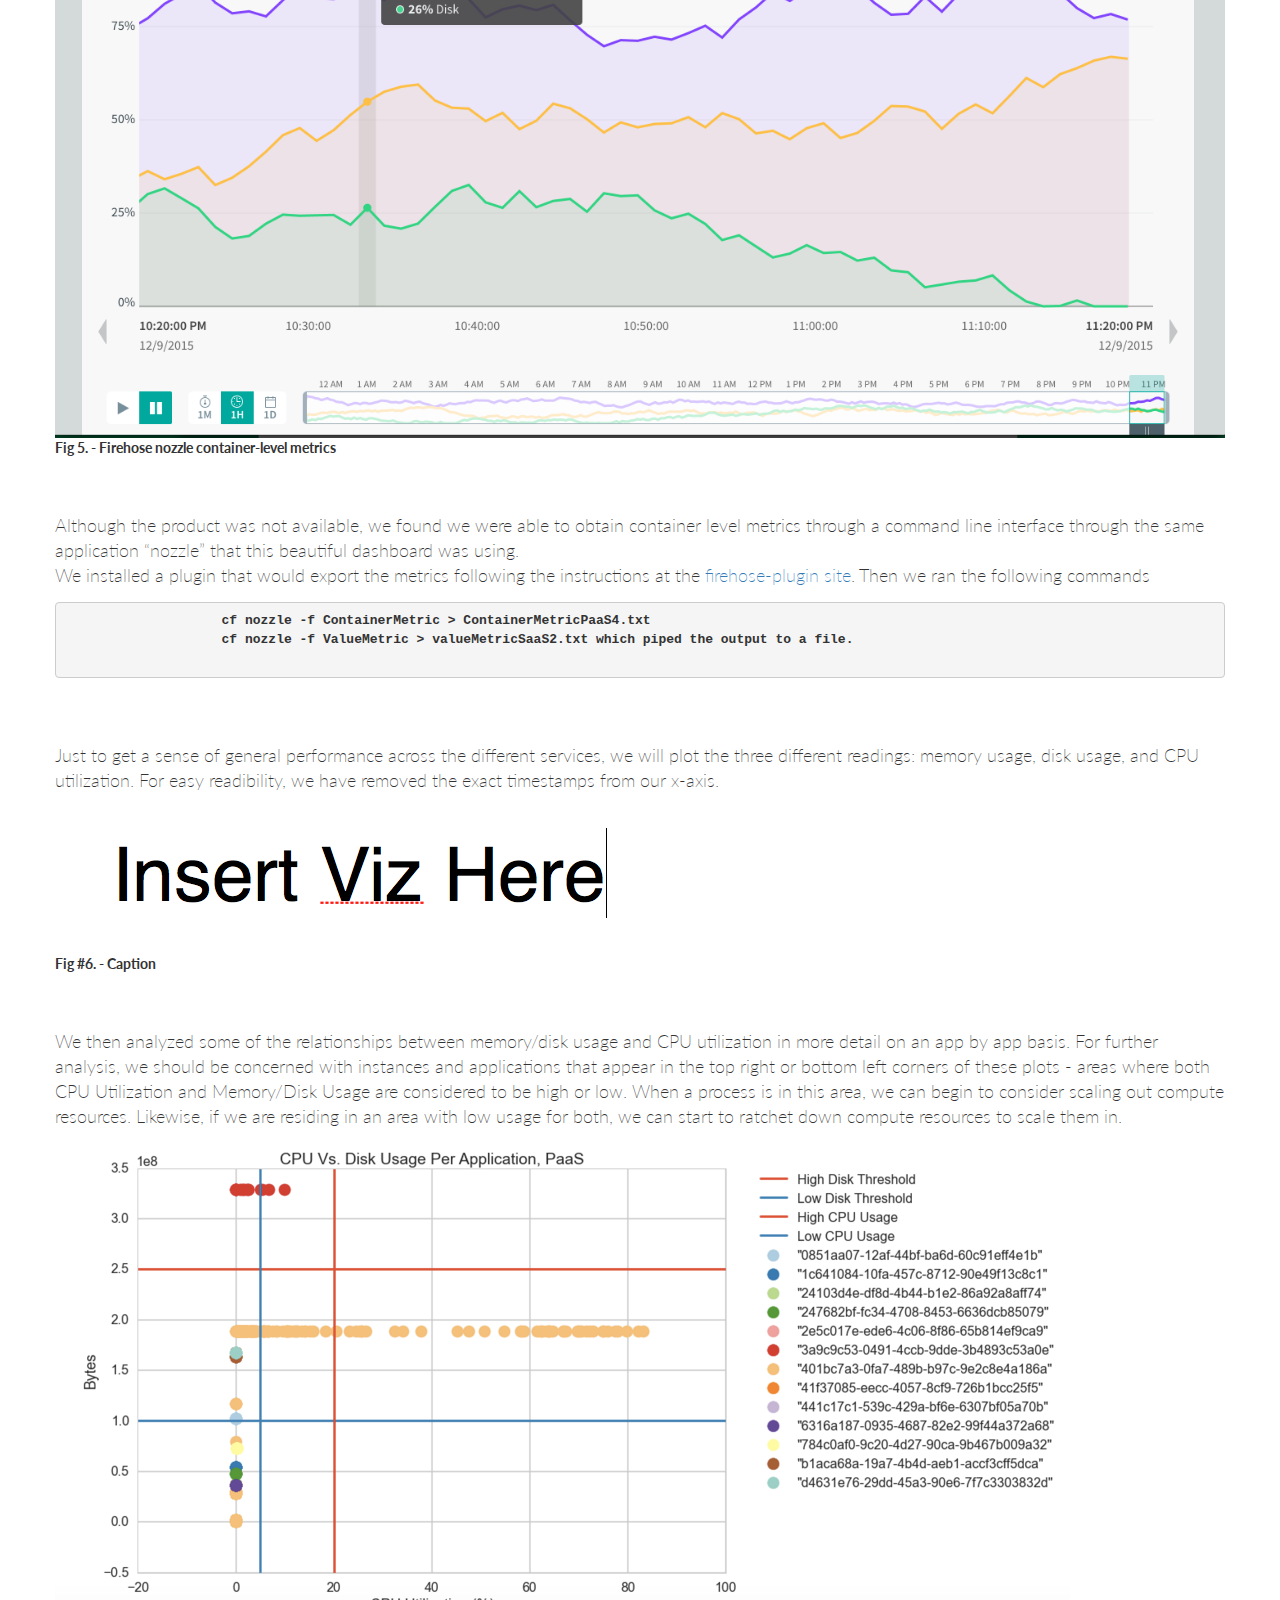
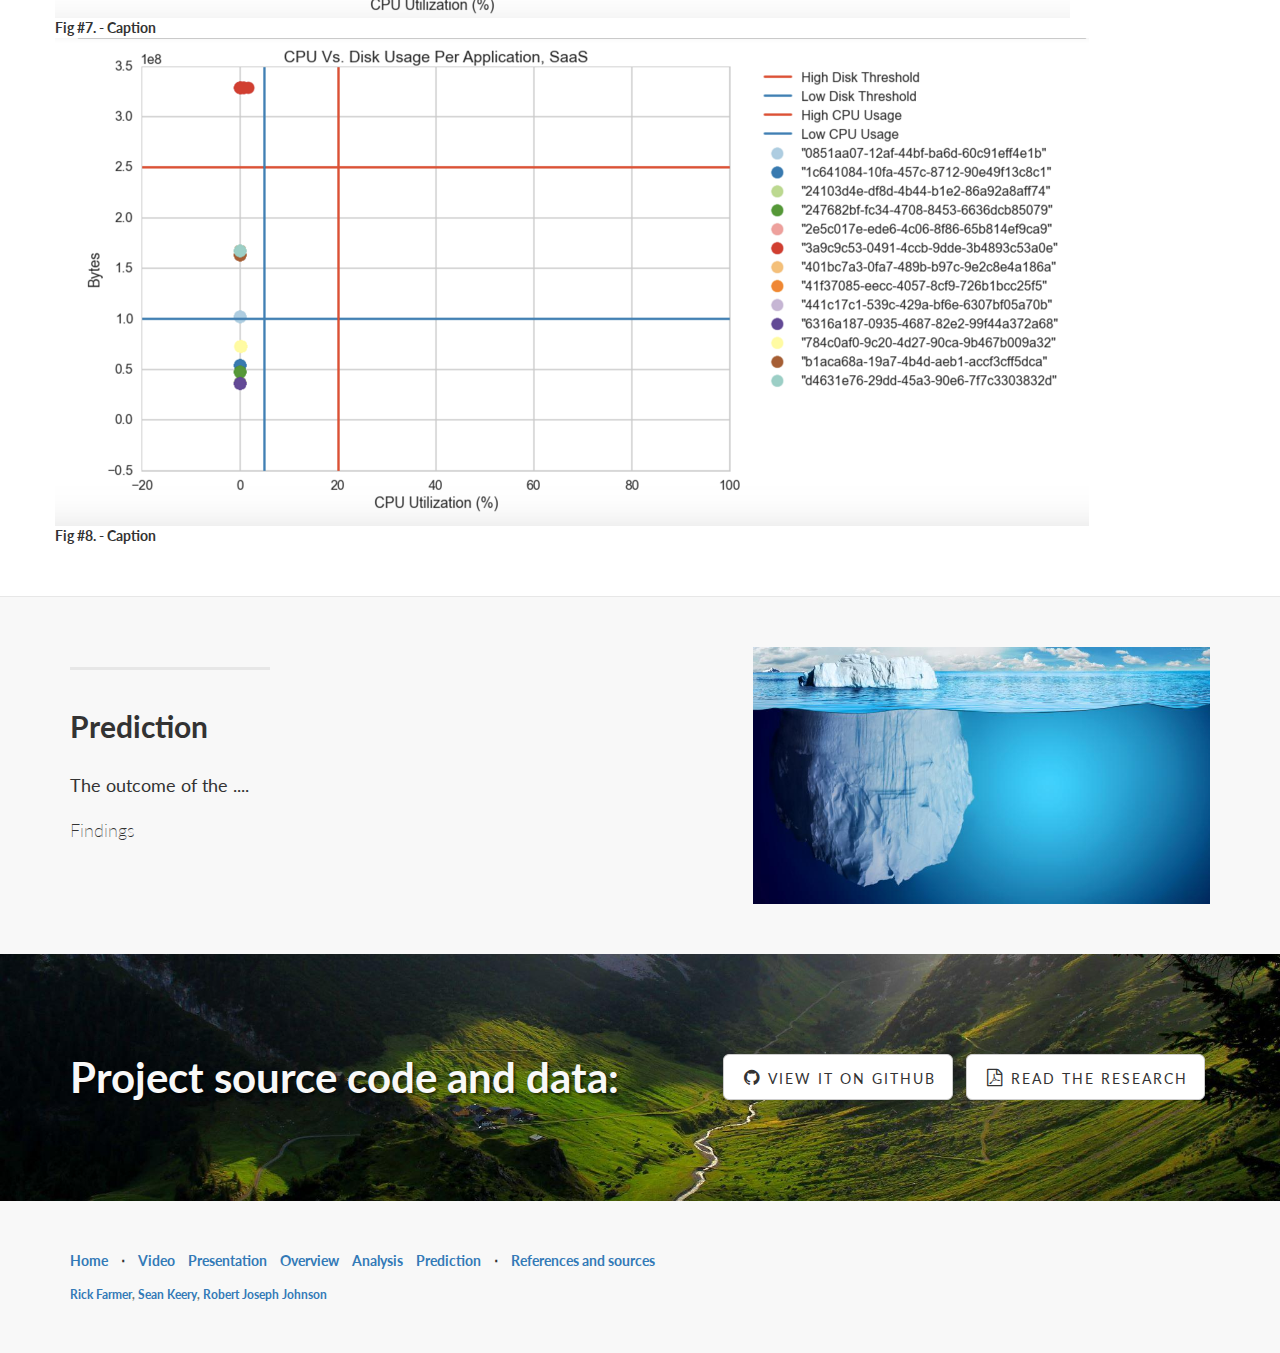
==== commit 1b39a152: "Update index.html" ====
--- a/index.html
+++ b/index.html
@@ -497,17 +497,17 @@
                     with low usage for both, we can start to ratchet down compute resources to scale them in.
                 </p>
                 <figure>
-                    <img class="img-responsive" src="img/viz-here.png"
+                    <img class="img-responsive" src="visualizations/cpuDiskPaaS.png"
                          alt="">
                     <figcaption>
                         Fig #7. - Caption
                     </figcaption>
                 </figure>
                 <figure>
-                    <img class="img-responsive" src="img/viz-here.png"
+                    <img class="img-responsive" src="visualizations/cpuDiskSaaS.png"
                          alt="">
                     <figcaption>
-                        Fig #7. - Caption
+                        Fig #8. - Caption
                     </figcaption>
                 </figure>
 
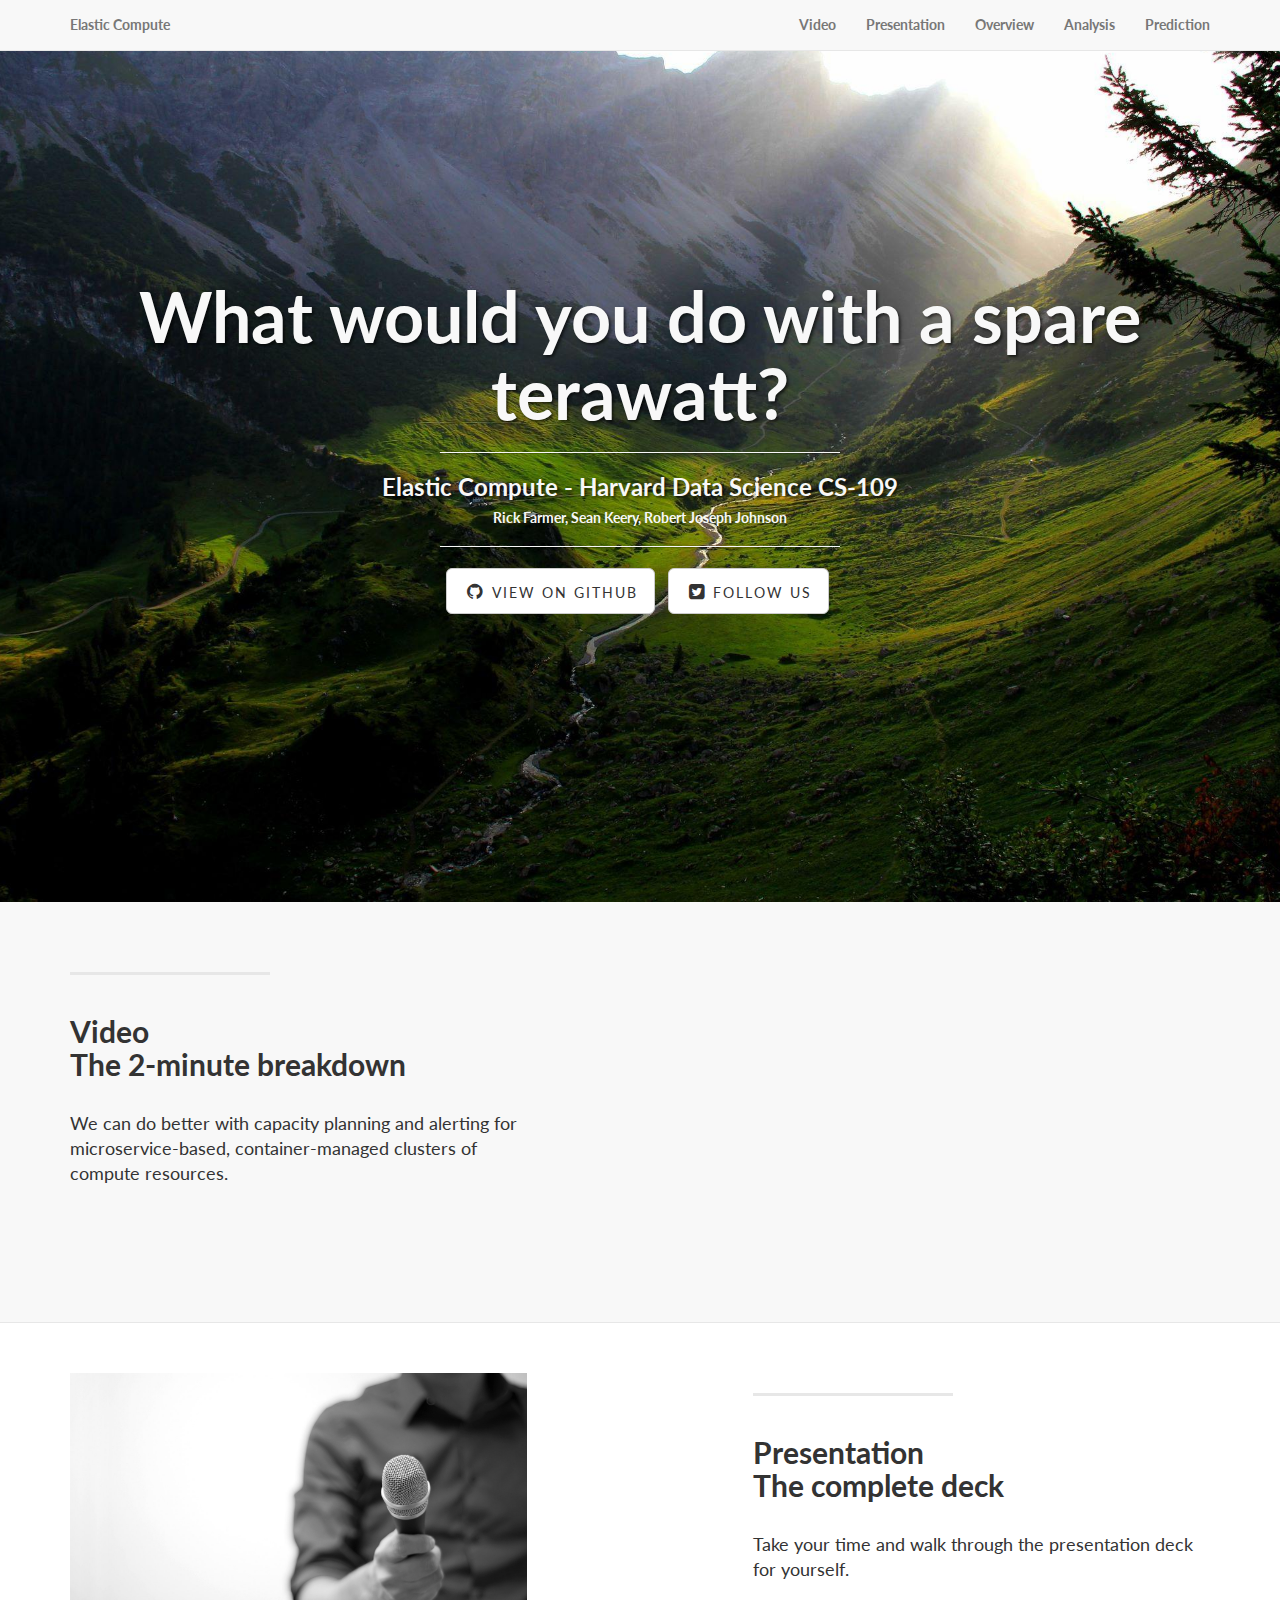
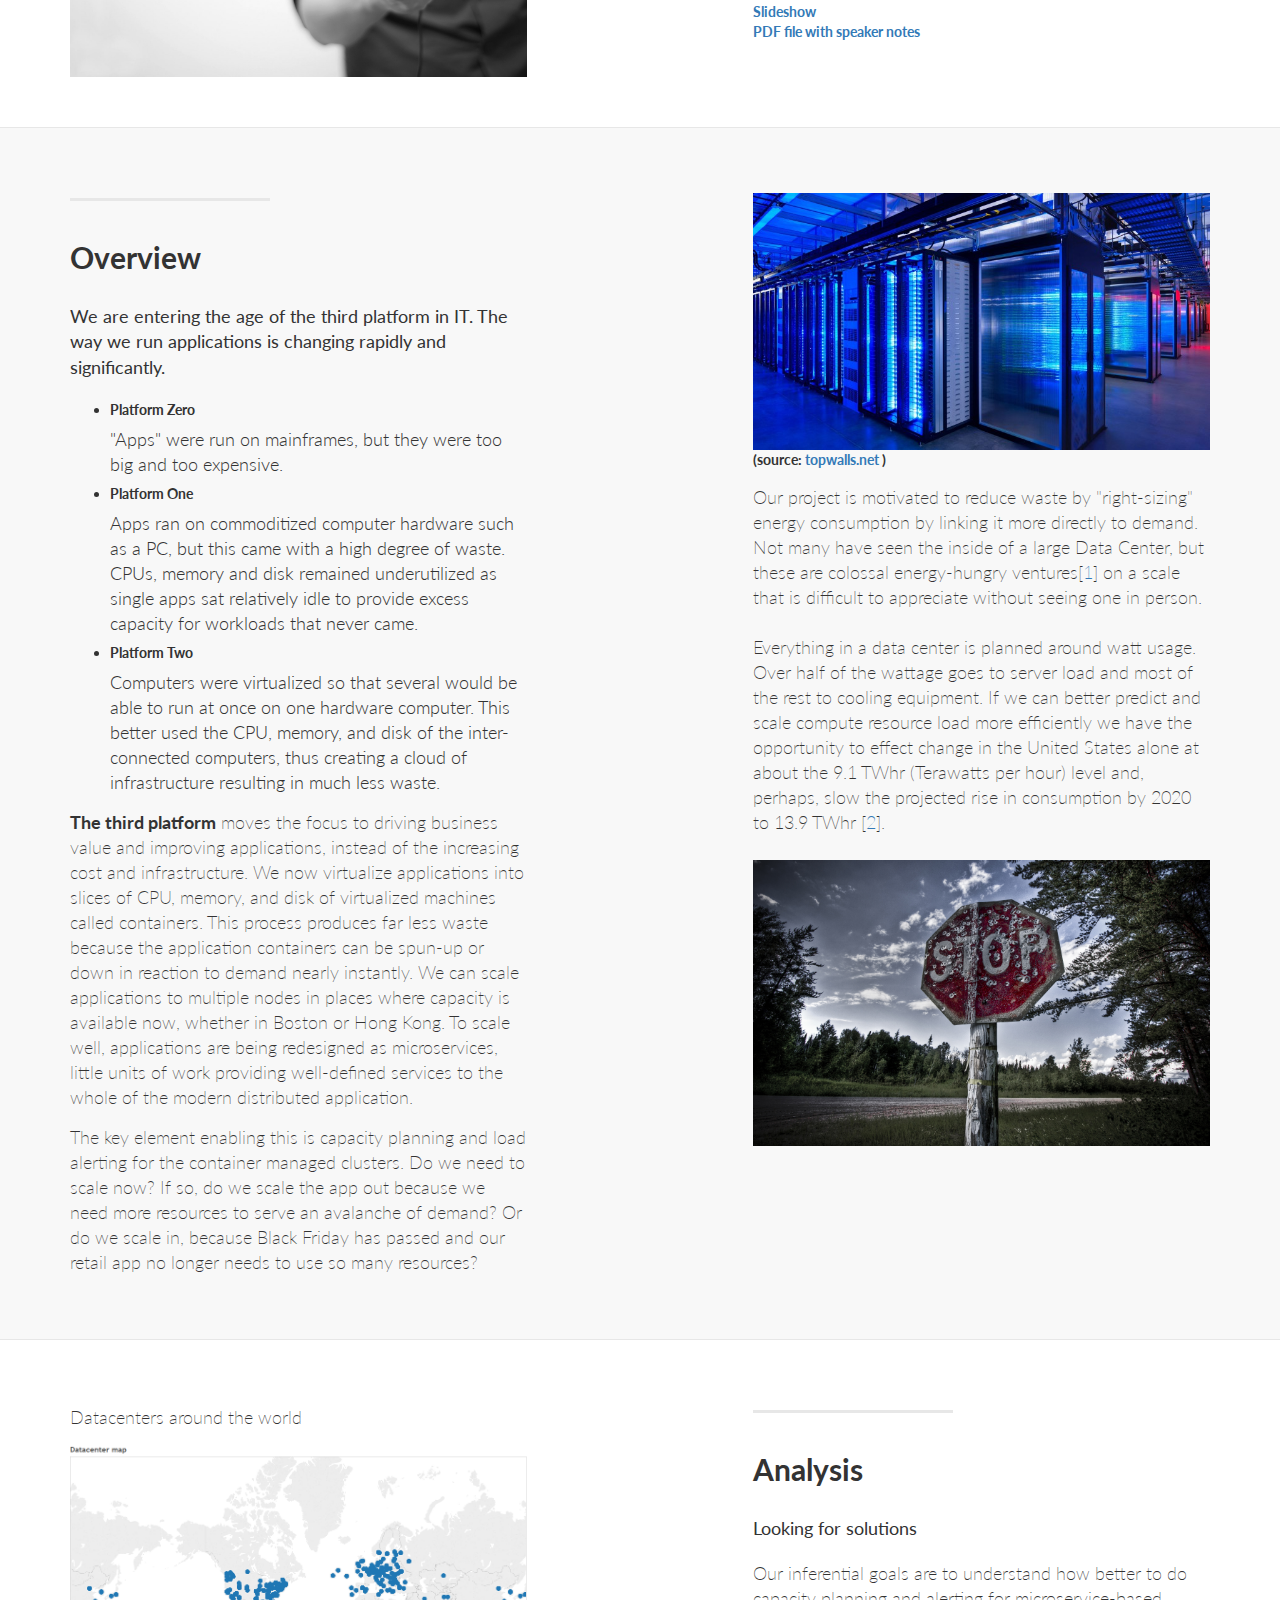
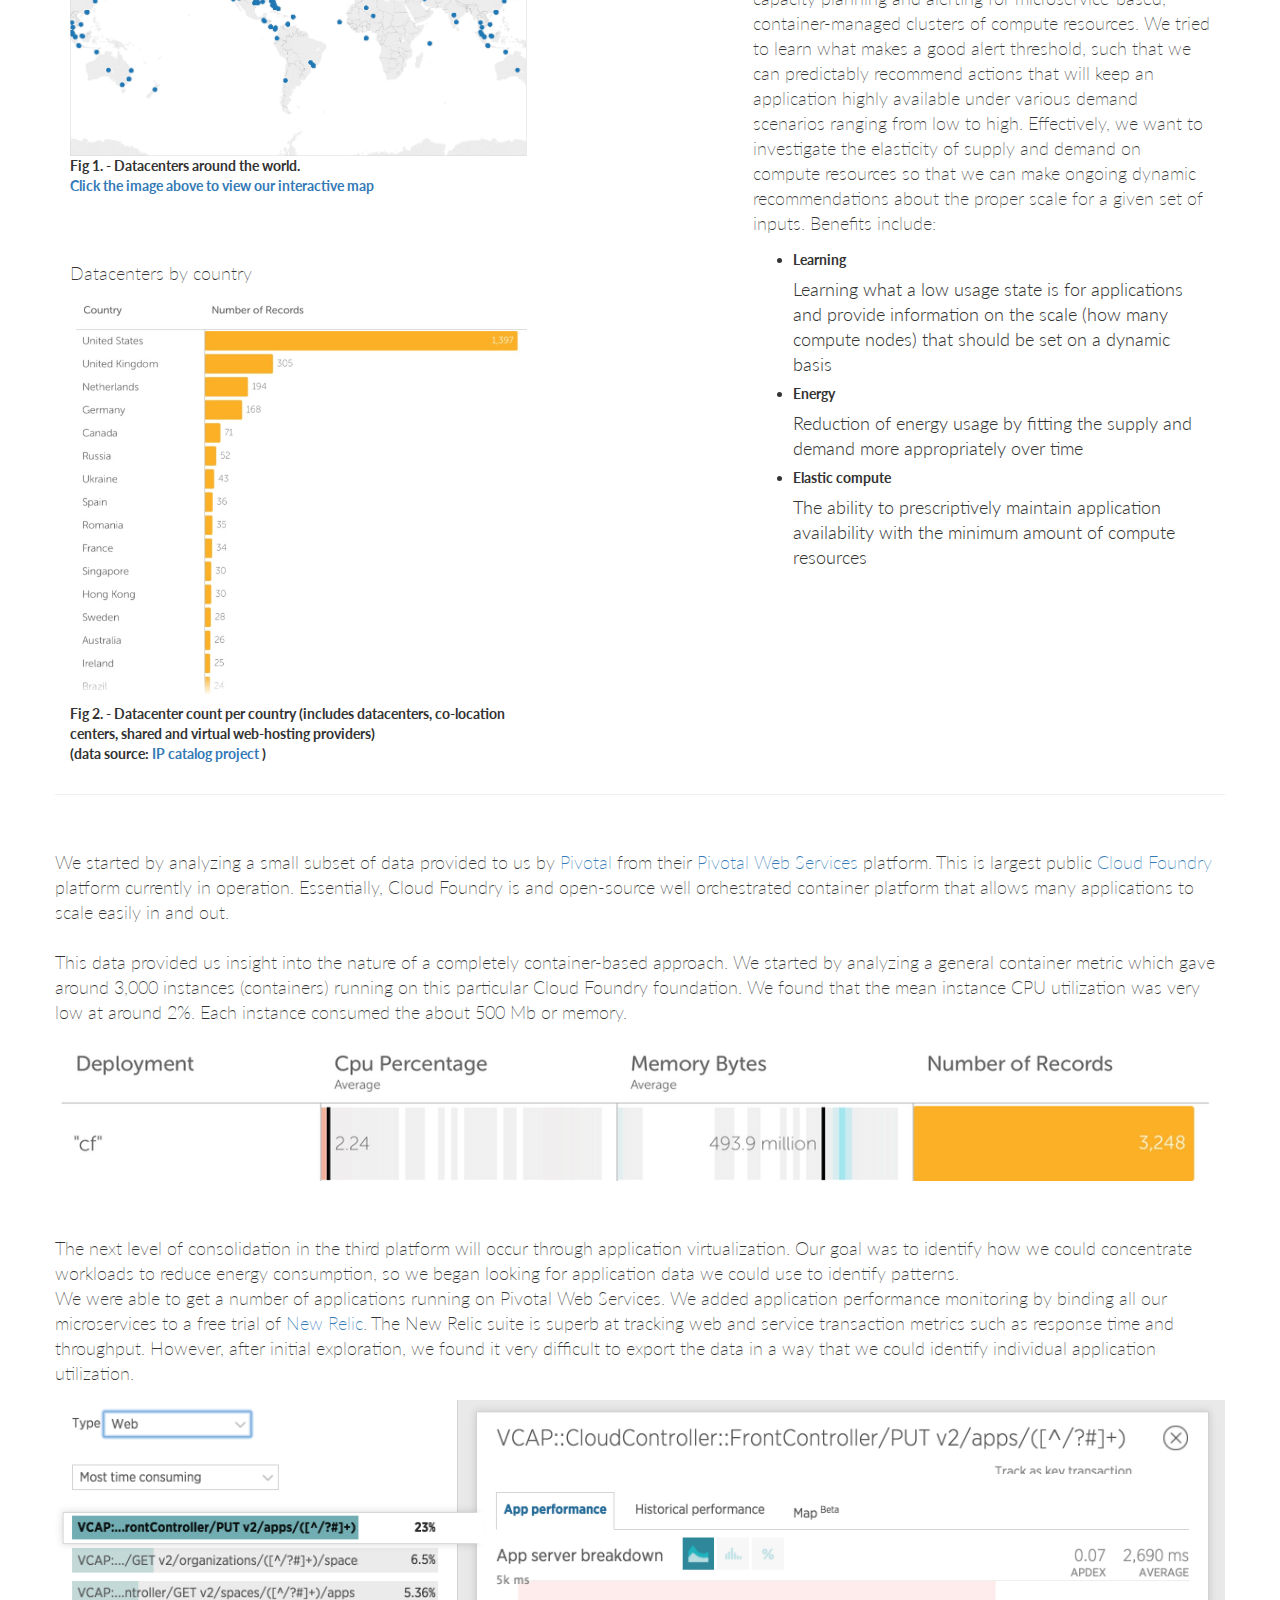
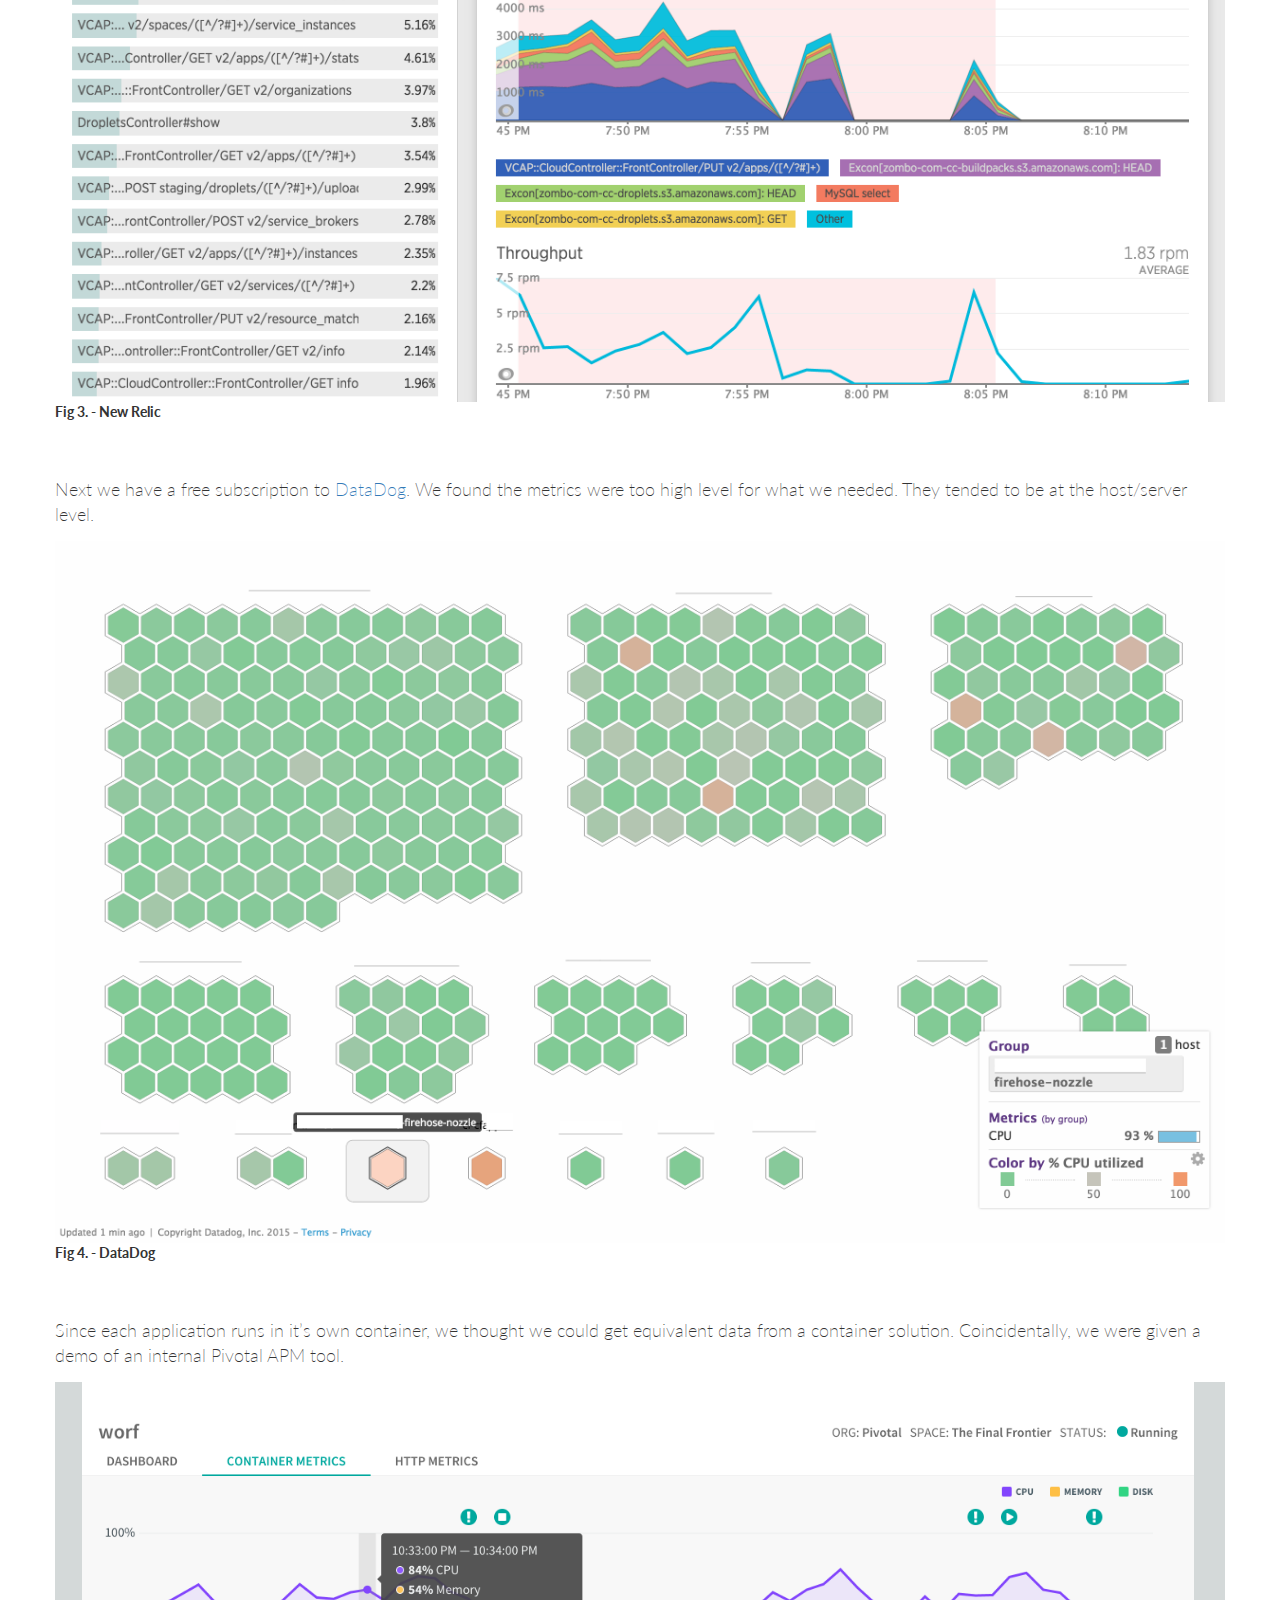
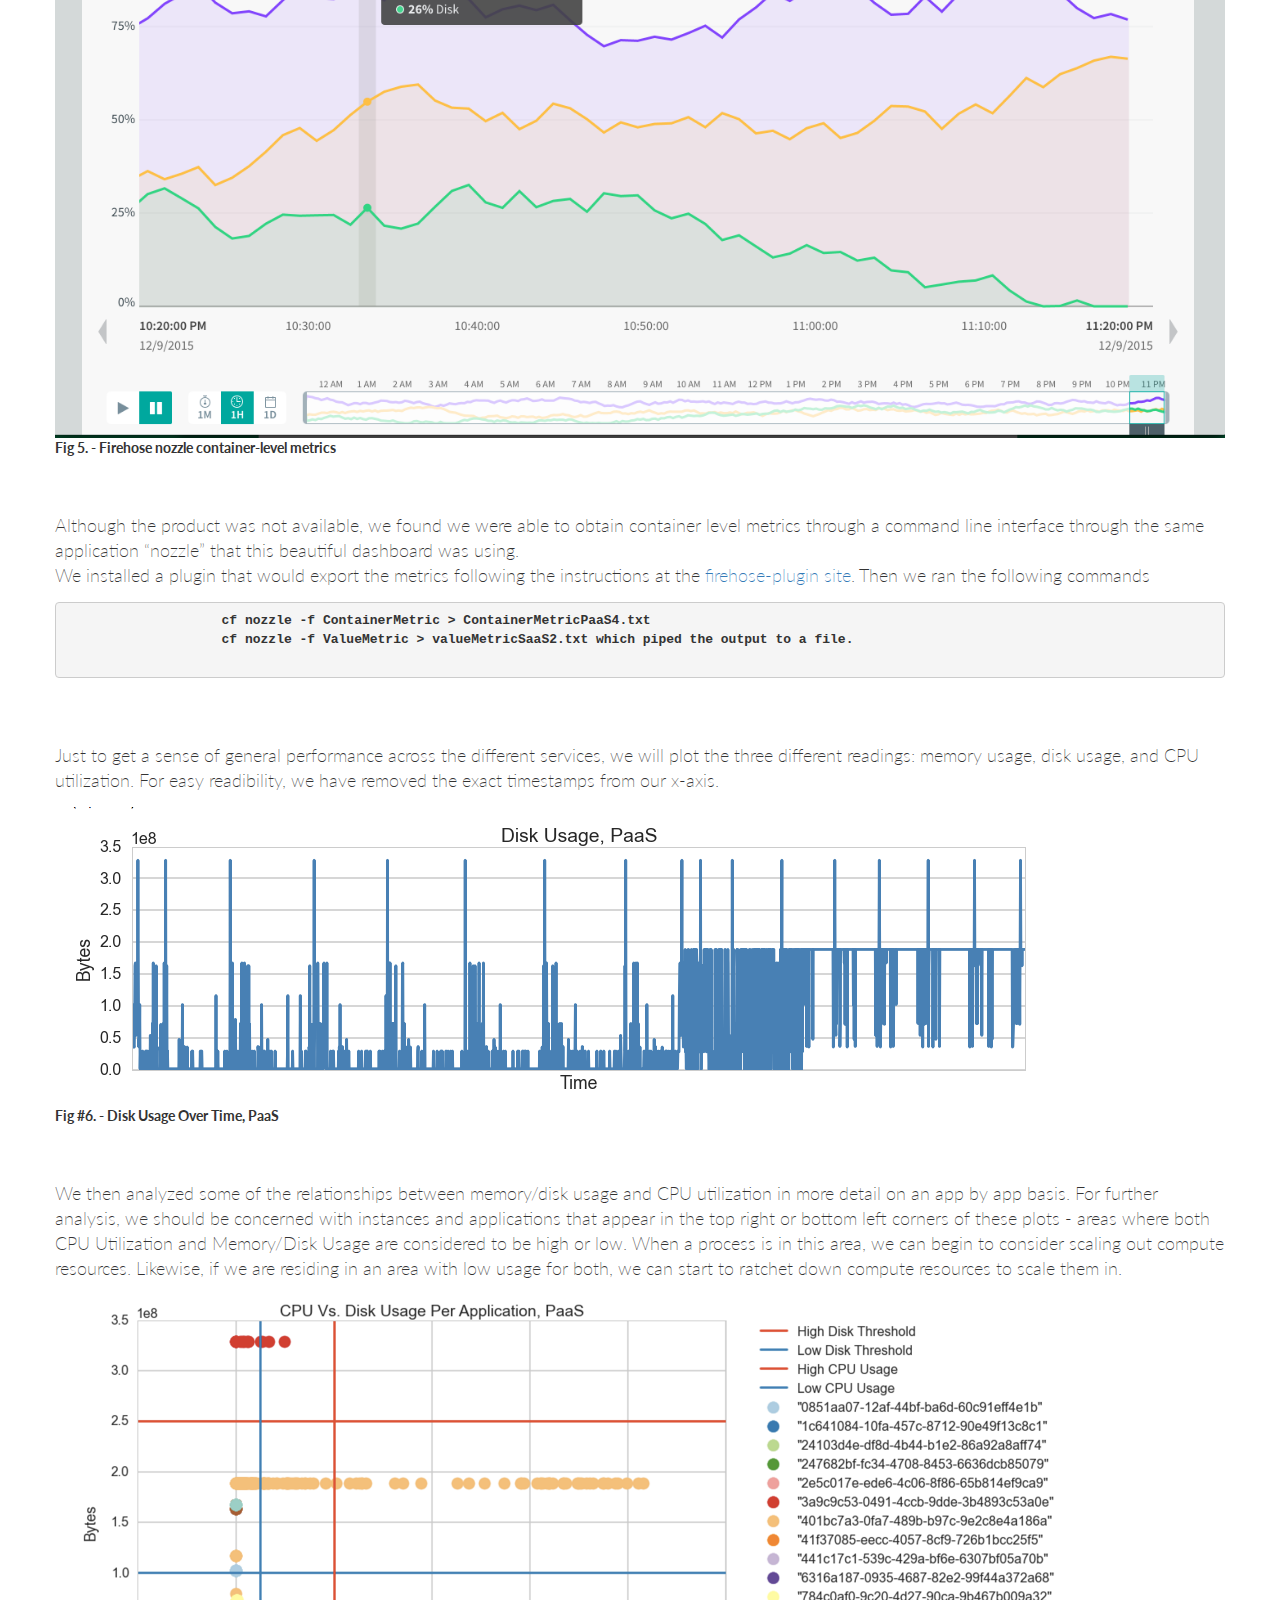
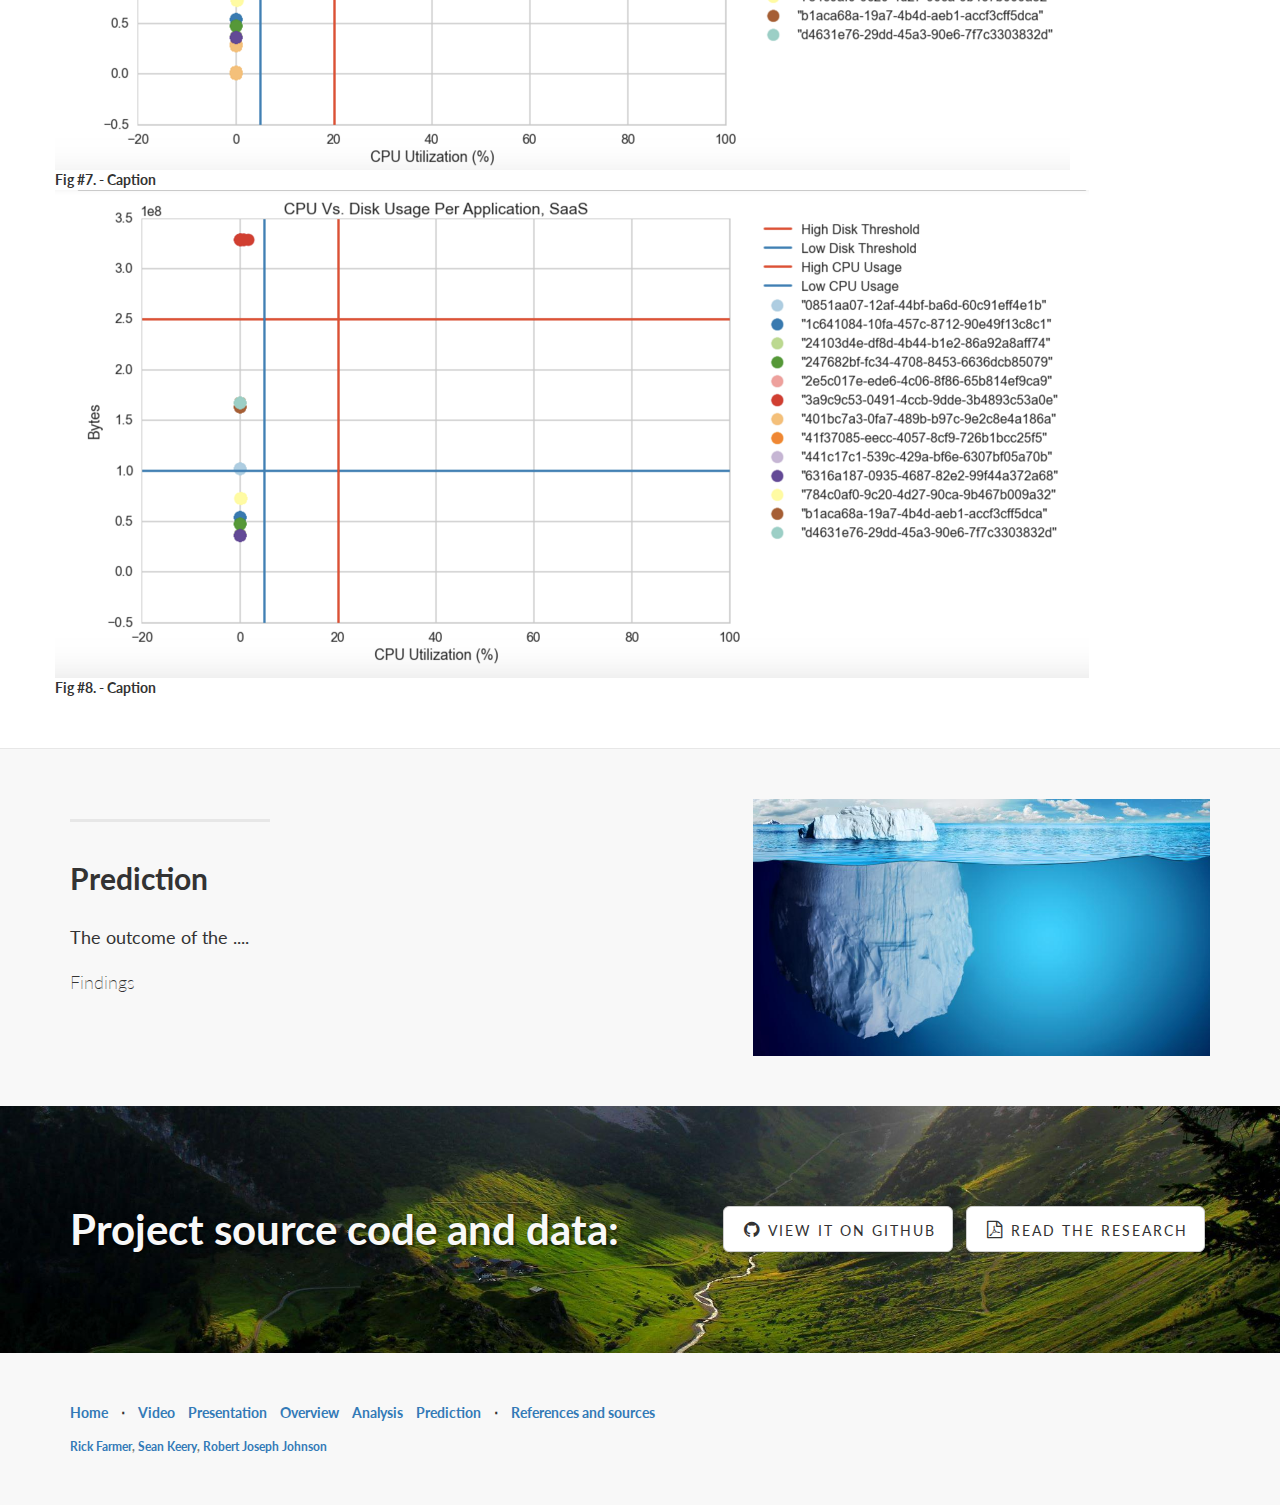
==== commit c8db1726: "Update index.html" ====
--- a/index.html
+++ b/index.html
@@ -473,10 +473,10 @@
                     
                 </p>
                 <figure>
-                    <img class="img-responsive" src="img/viz-here.png"
+                    <img class="img-responsive" src="visualizations/diskPaaS.png"
                          alt="">
                     <figcaption>
-                        Fig #6. - Caption
+                        Fig #6. - Disk Usage Over Time, PaaS
                     </figcaption>
                 </figure>
 
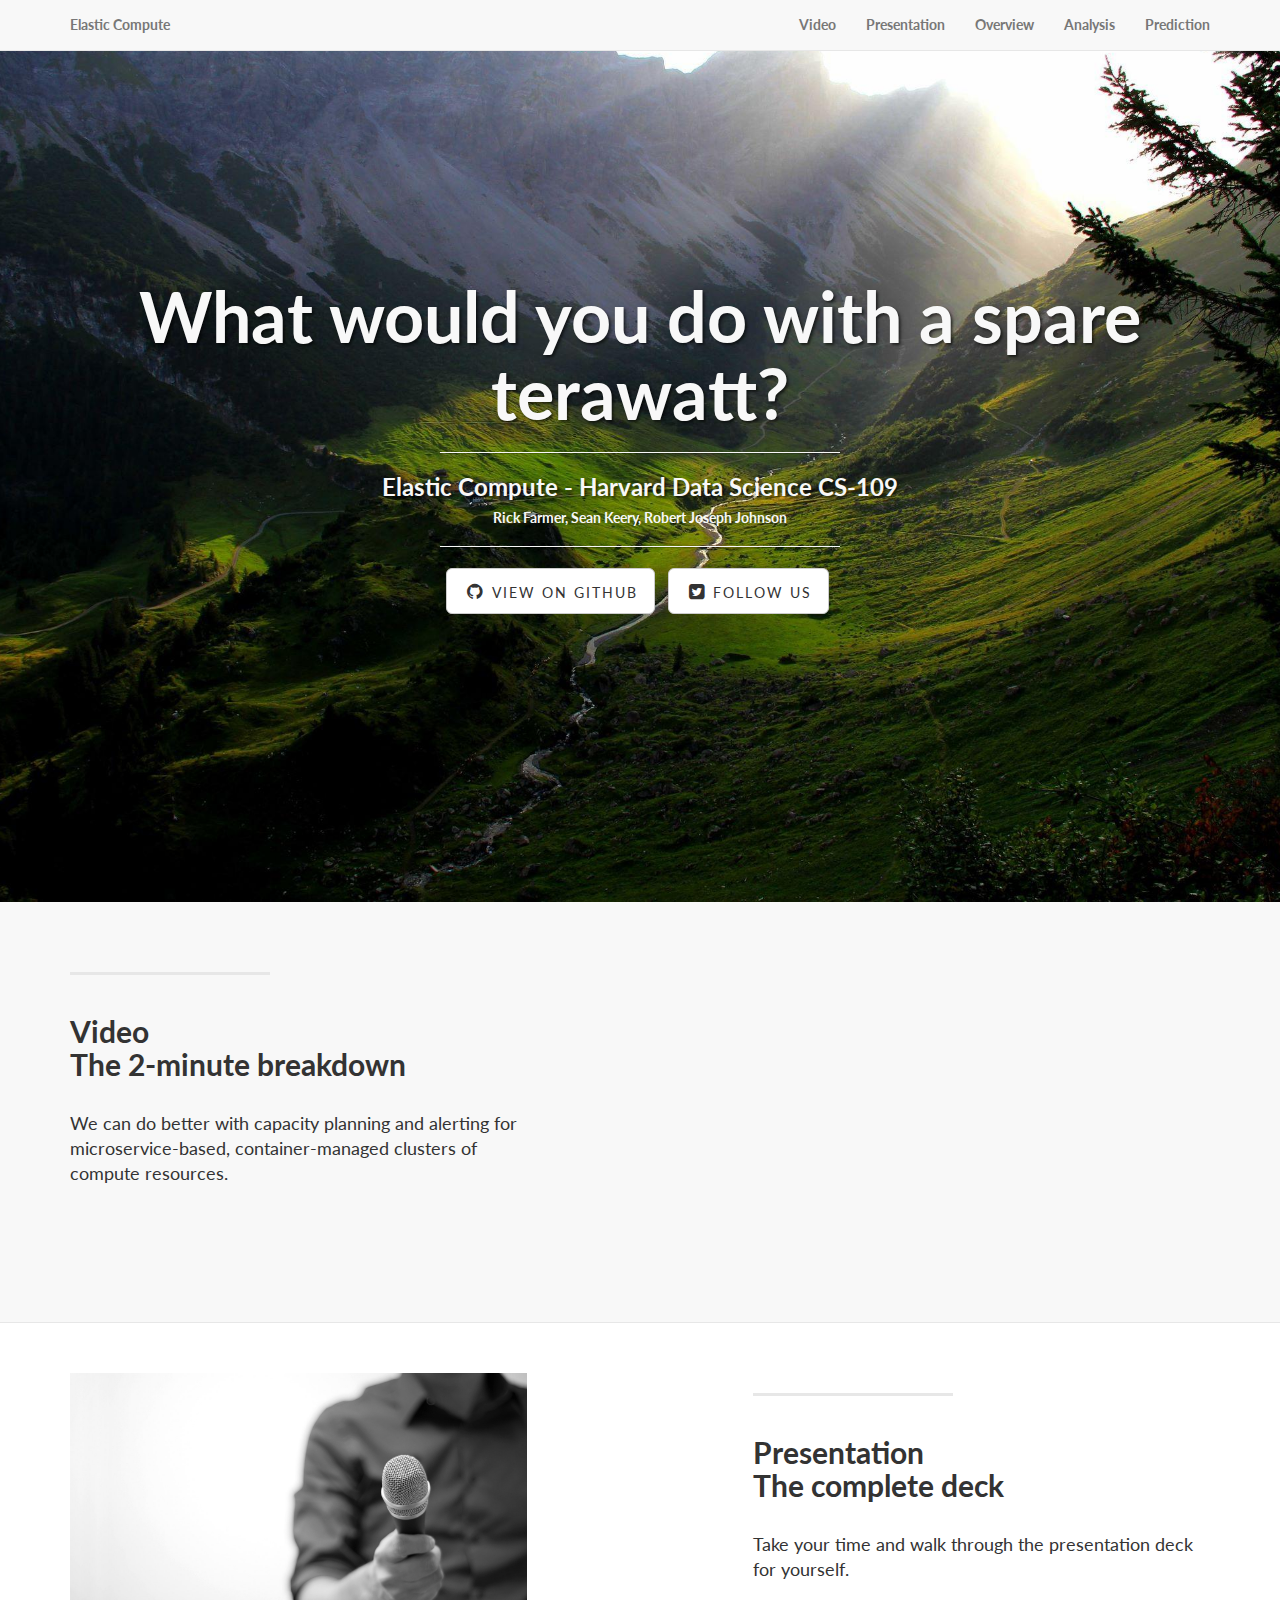
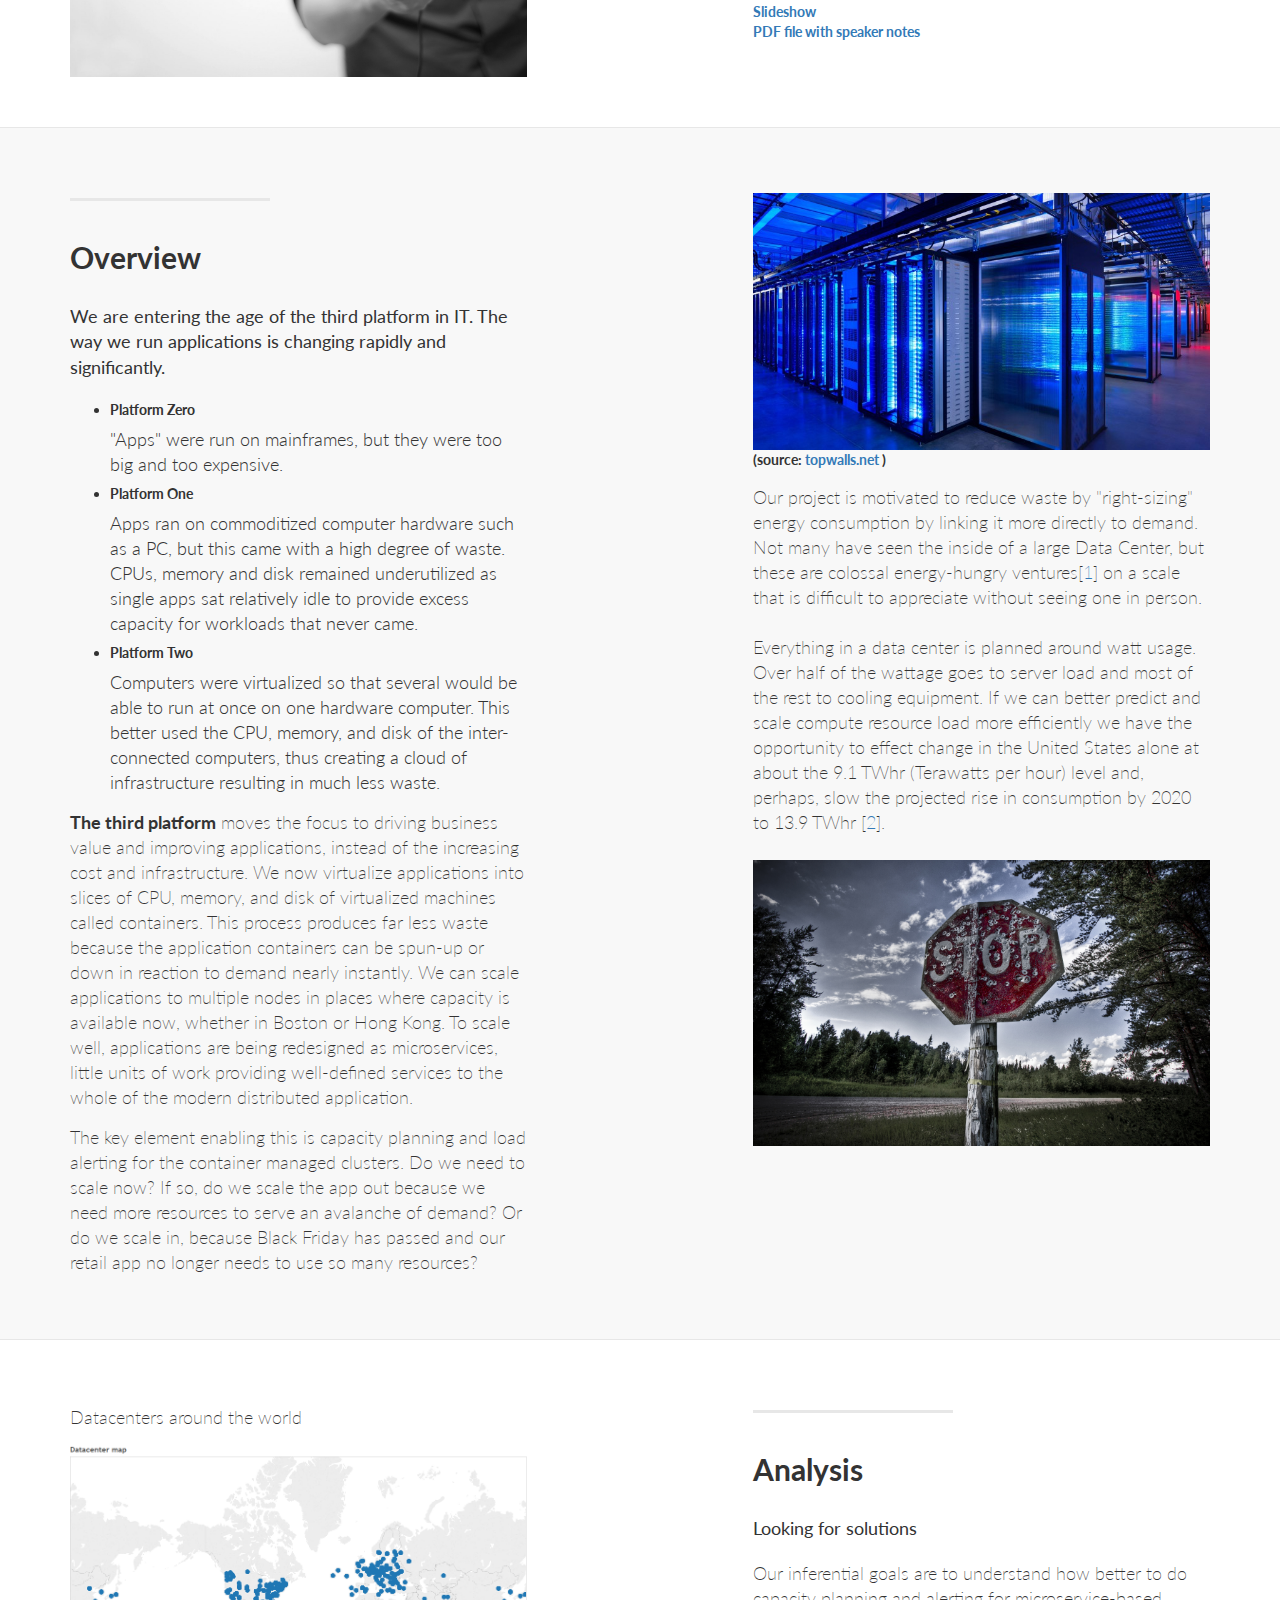
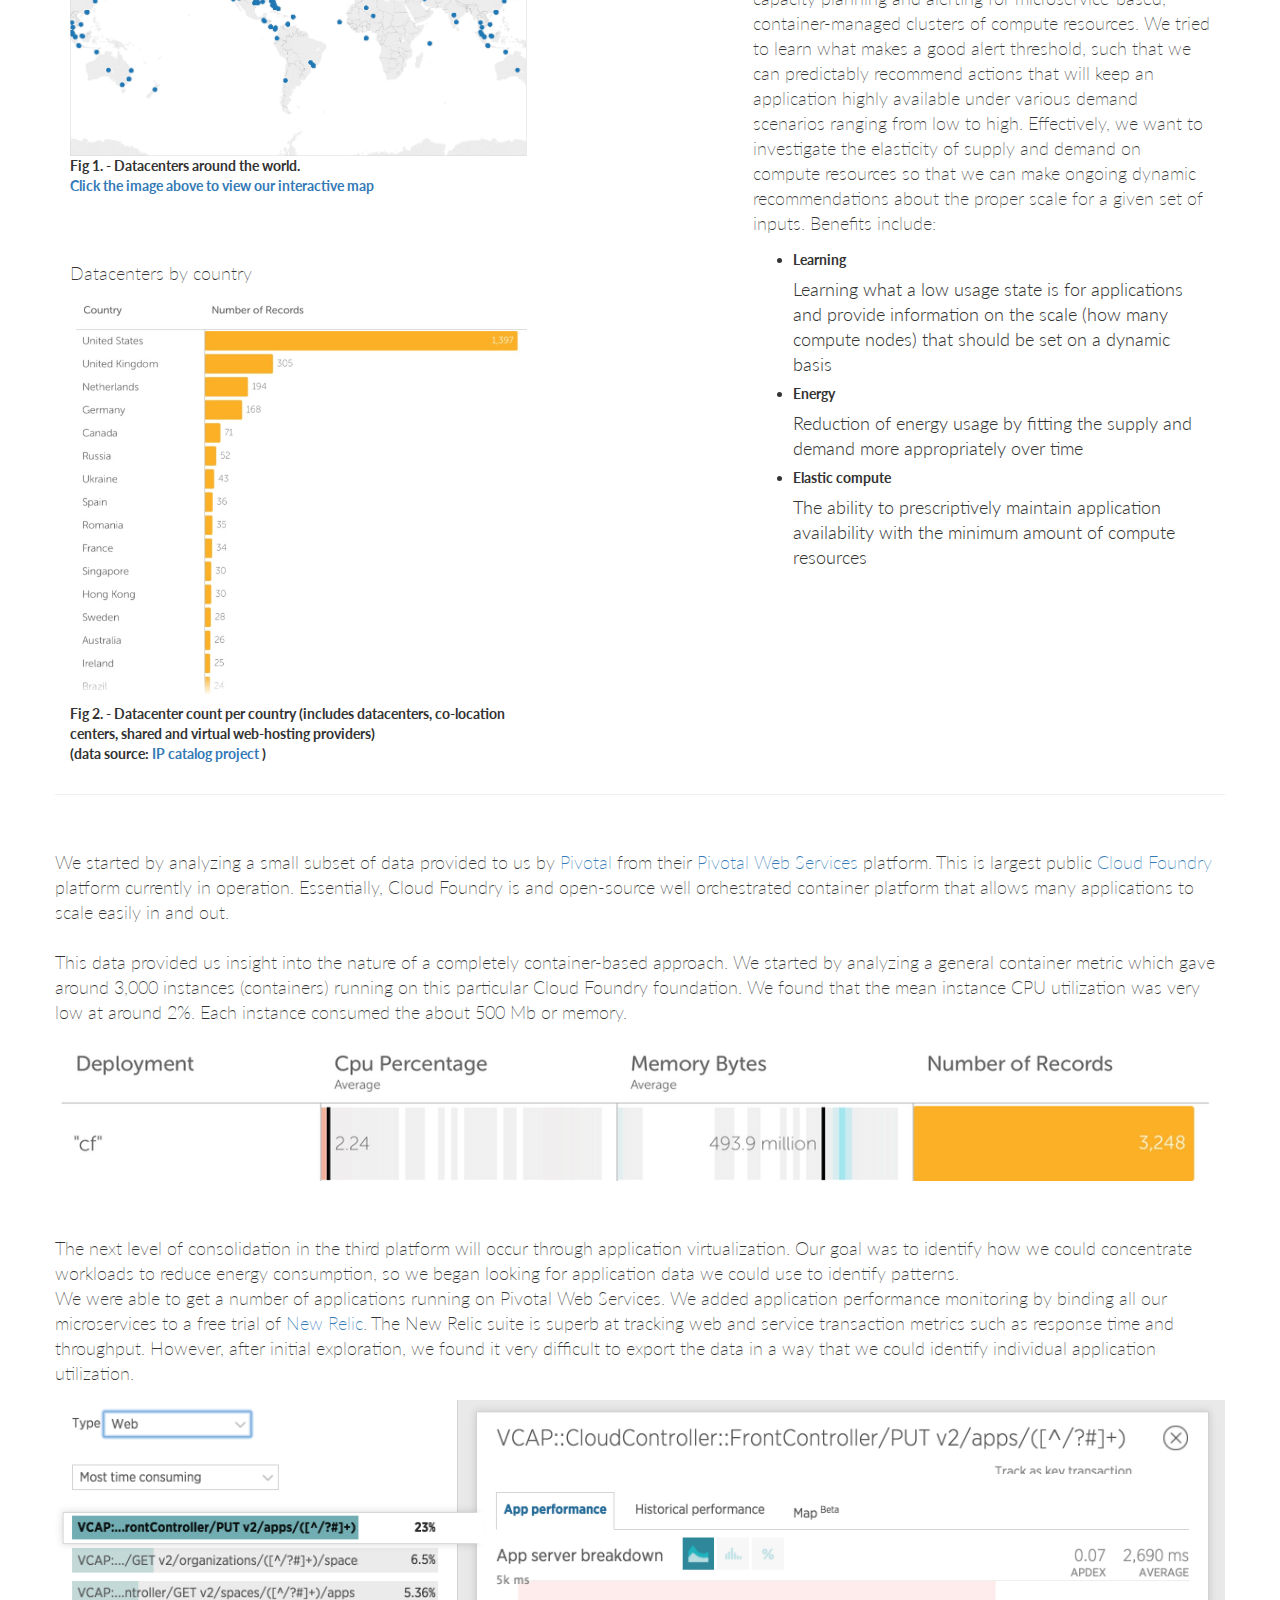
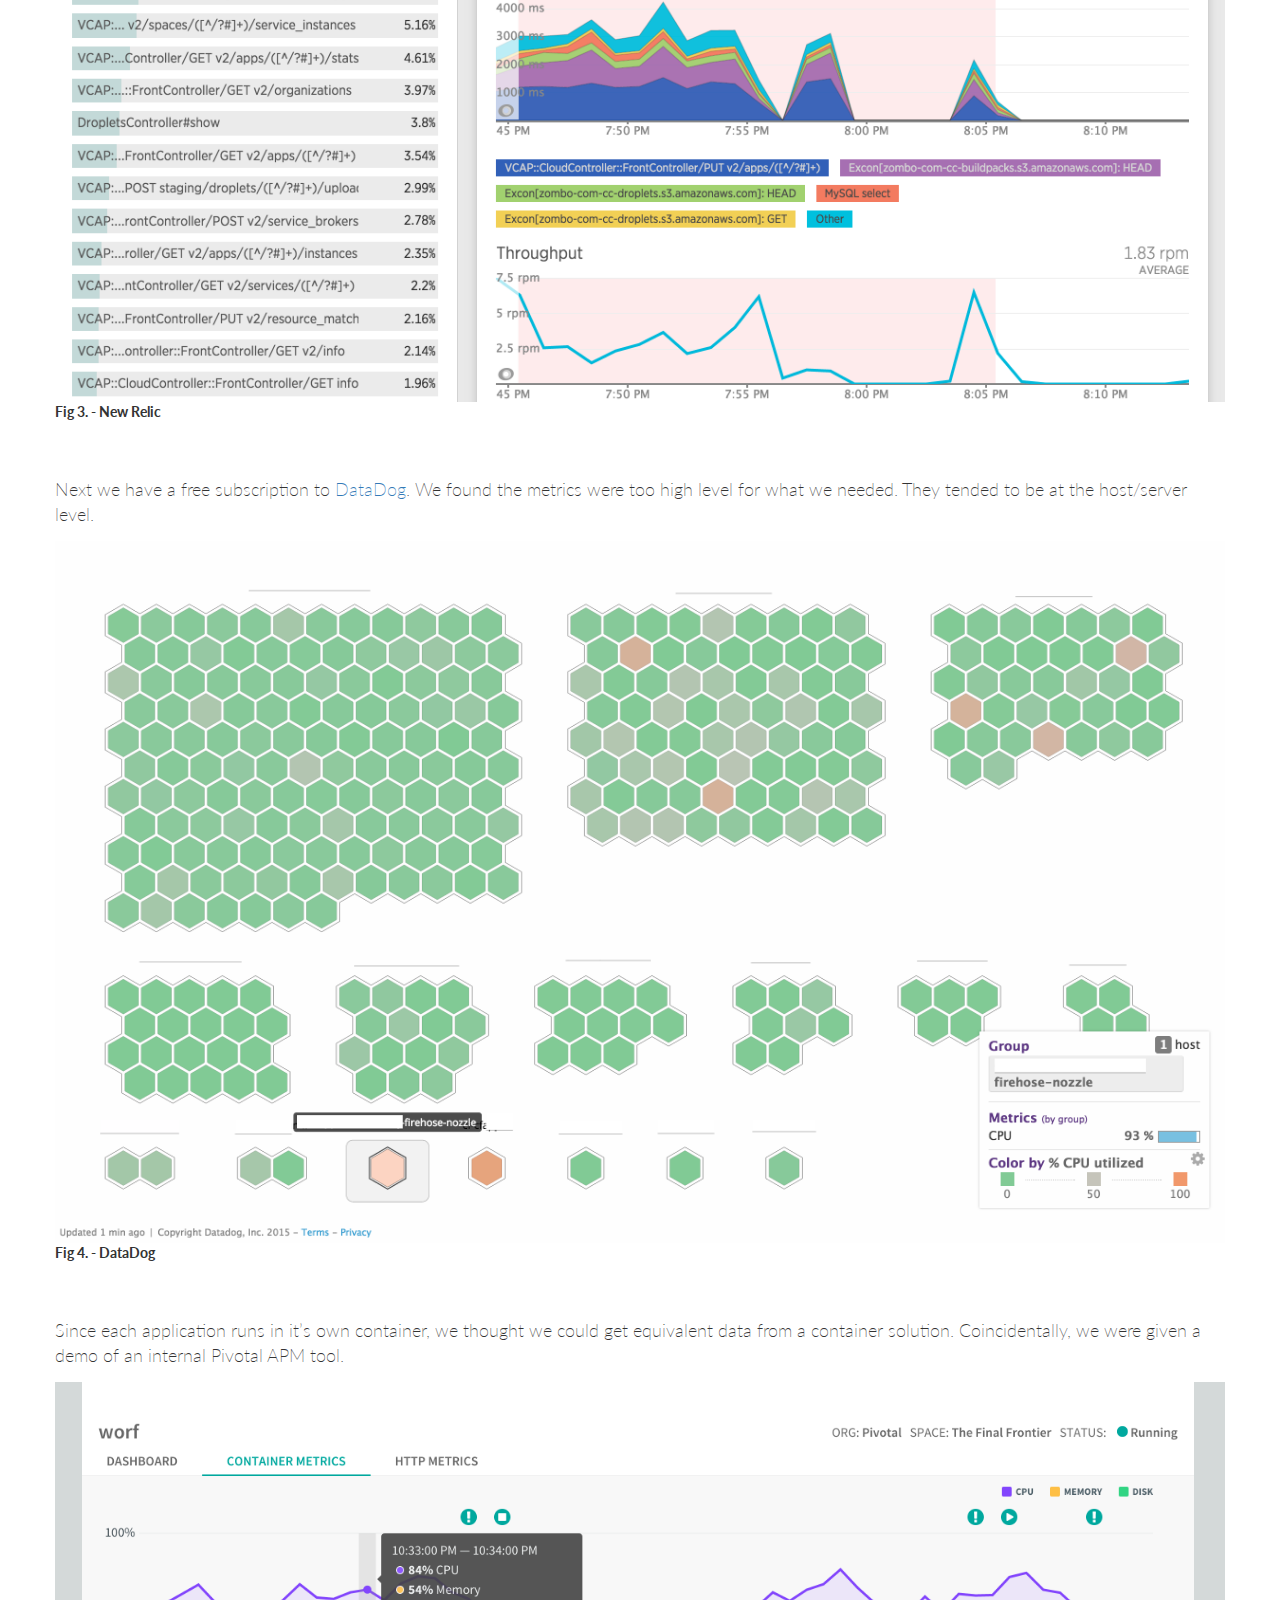
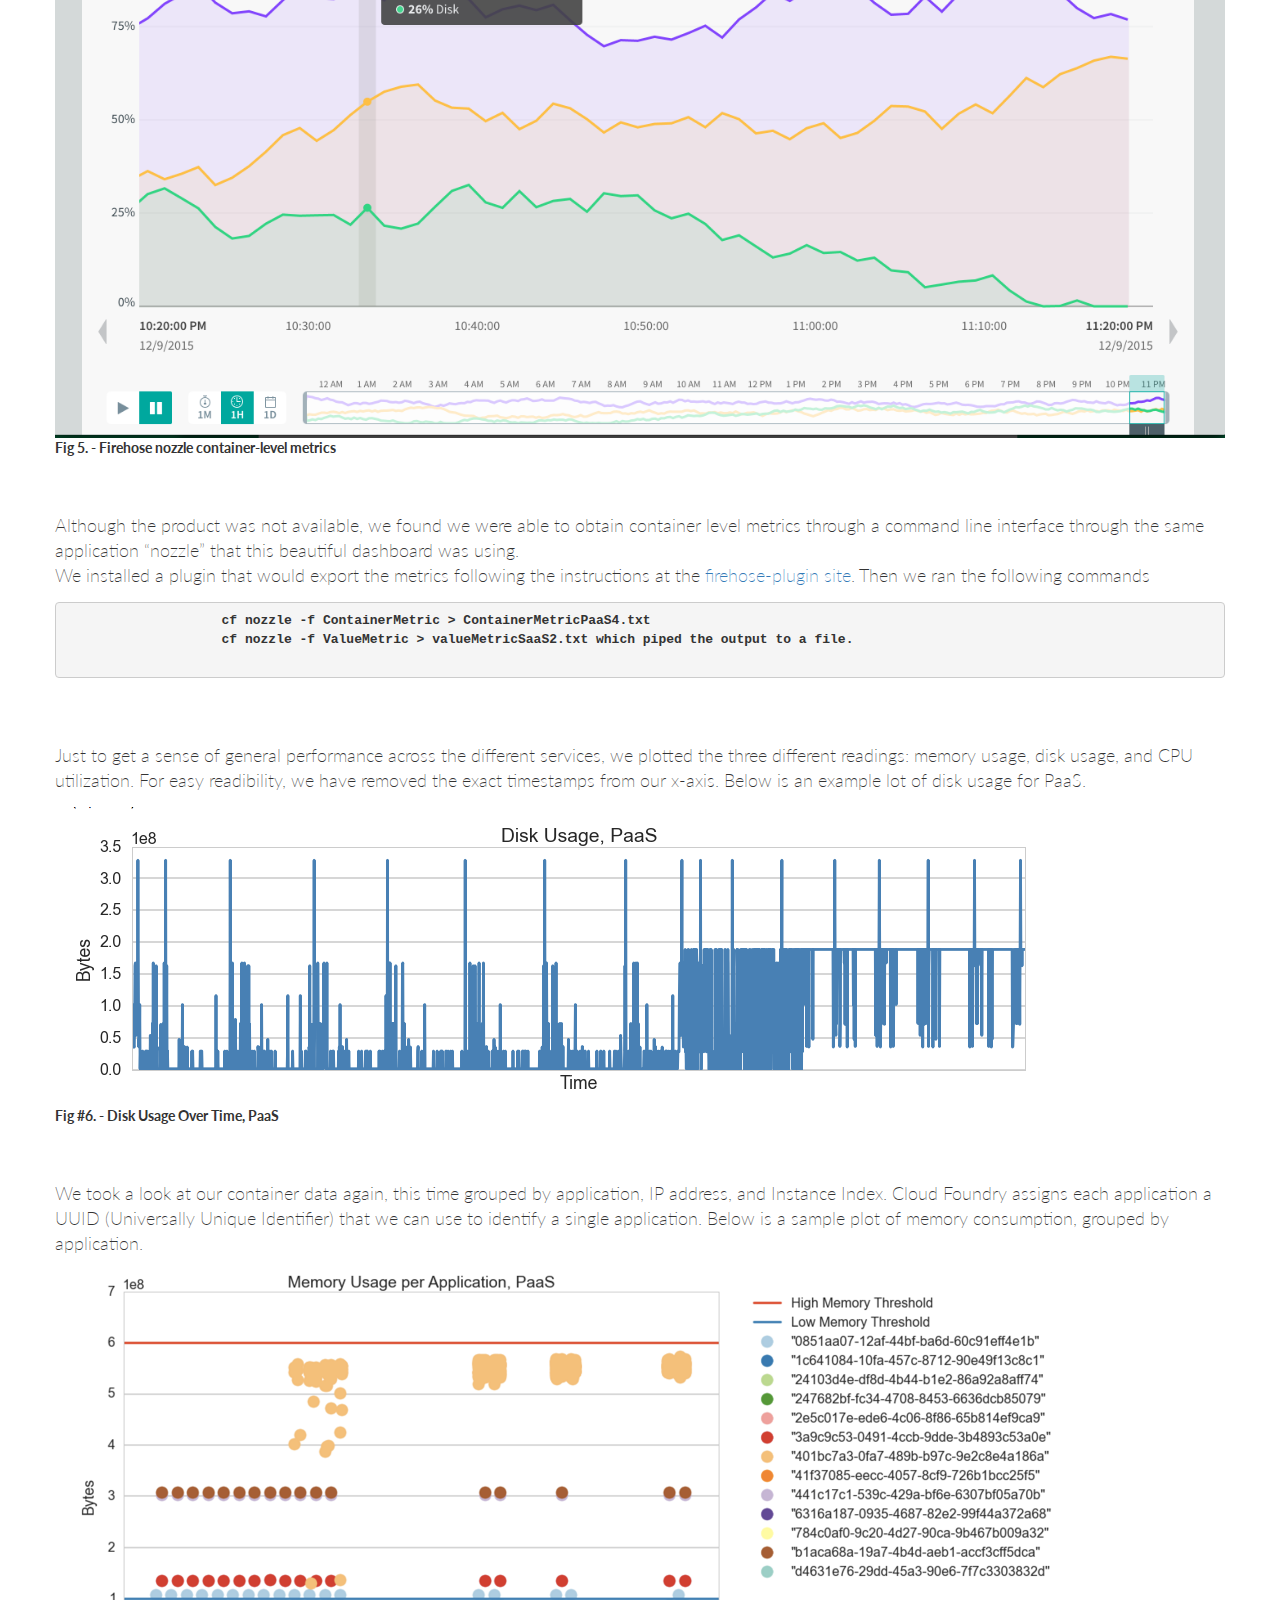
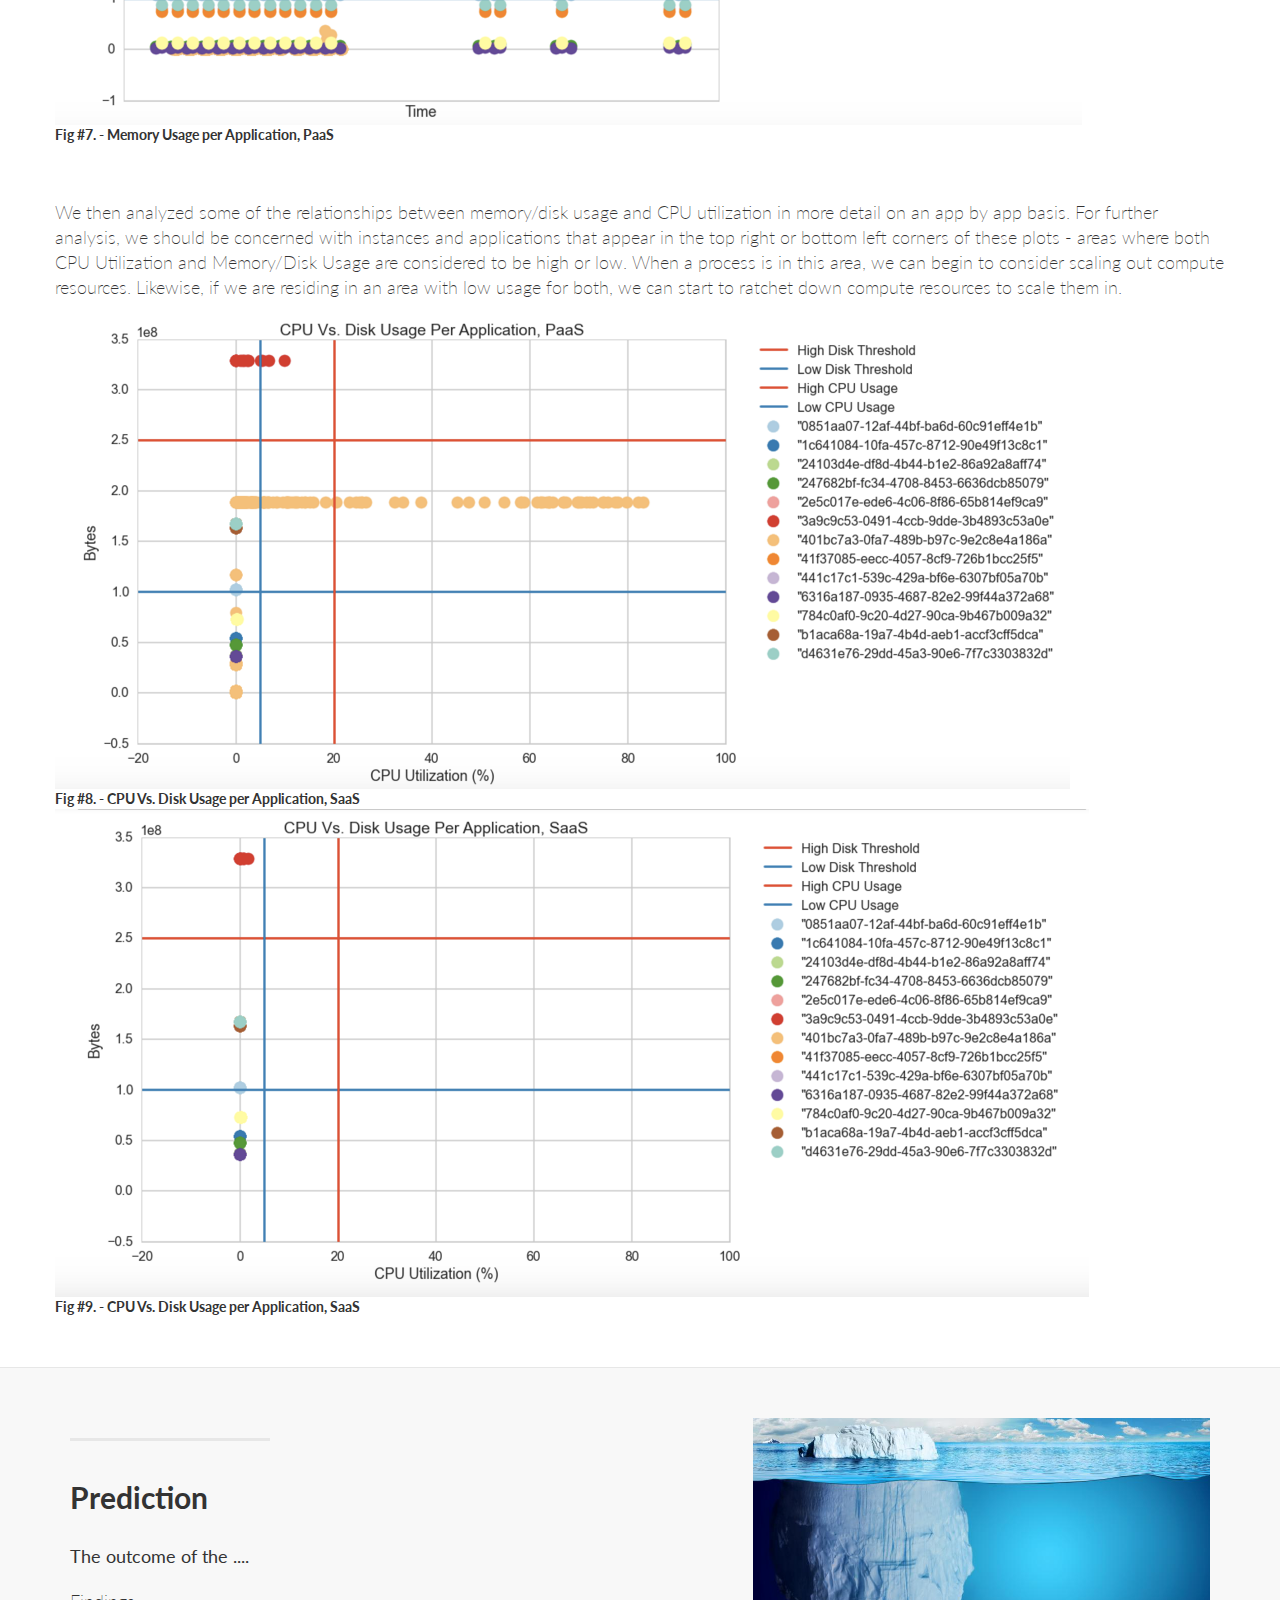
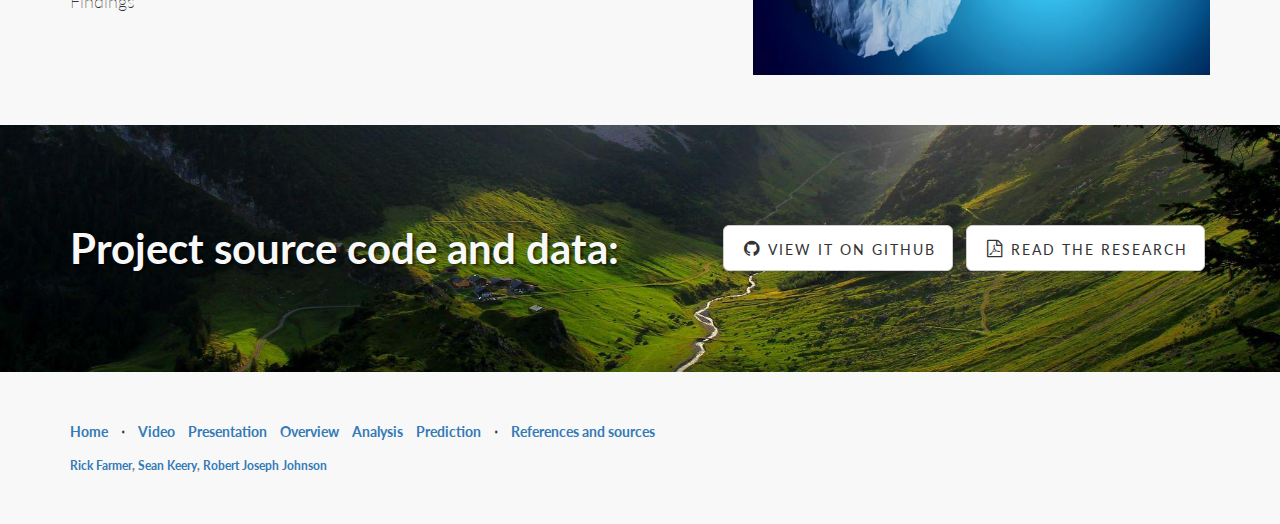
==== commit 2780e248: "Update index.html" ====
--- a/index.html
+++ b/index.html
@@ -463,9 +463,9 @@
                 <p class="copy">
                     <!--Robert/Sean: Copy me to add a new section of analysis with a viz. See the "### Start copy" and "###
                     End copy" comments in the code and just copy a new block for each. -->
-                    Just to get a sense of general performance across the different services, we will plot the three different 
+                    Just to get a sense of general performance across the different services, we plotted the three different 
                     readings: memory usage, disk usage, and CPU utilization. For easy readibility, 
-                    we have removed the exact timestamps from our x-axis.
+                    we have removed the exact timestamps from our x-axis. Below is an example lot of disk usage for PaaS.
                     
                     
                     
@@ -482,6 +482,32 @@
 
             </div>
             <!-- ### End copy from here to add a new section of image followed by analysis ### -->
+             <!-- ### Start copy from here to add a new section of image followed by analysis ### -->
+            <div class="">
+                <br><br>
+
+                <p class="copy">
+                    <!--Robert/Sean: Copy me to add a new section of analysis with a viz. See the "### Start copy" and "###
+                    End copy" comments in the code and just copy a new block for each. -->
+                    We took a look at our container data again, this time grouped by application, IP address, and Instance Index. 
+                    Cloud Foundry assigns each application a UUID (Universally Unique Identifier) that we can use to identify a single application.
+                    Below is a sample plot of memory consumption, grouped by application.
+                    
+                    
+                    
+                    
+                </p>
+                <figure>
+                    <img class="img-responsive" src="visualizations/memoryPerApp.png"
+                         alt="">
+                    <figcaption>
+                        Fig #7. - Memory Usage per Application, PaaS
+                    </figcaption>
+                </figure>
+
+            </div>
+            <!-- ### End copy from here to add a new section of image followed by analysis ### -->
+            
             
             <!-- ### Start copy from here to add a new section of image followed by analysis ### -->
             <div class="">
@@ -500,14 +526,14 @@
                     <img class="img-responsive" src="visualizations/cpuDiskPaaS.png"
                          alt="">
                     <figcaption>
-                        Fig #7. - Caption
+                        Fig #8. - CPU Vs. Disk Usage per Application, SaaS
                     </figcaption>
                 </figure>
                 <figure>
                     <img class="img-responsive" src="visualizations/cpuDiskSaaS.png"
                          alt="">
                     <figcaption>
-                        Fig #8. - Caption
+                        Fig #9. - CPU Vs. Disk Usage per Application, SaaS
                     </figcaption>
                 </figure>
 
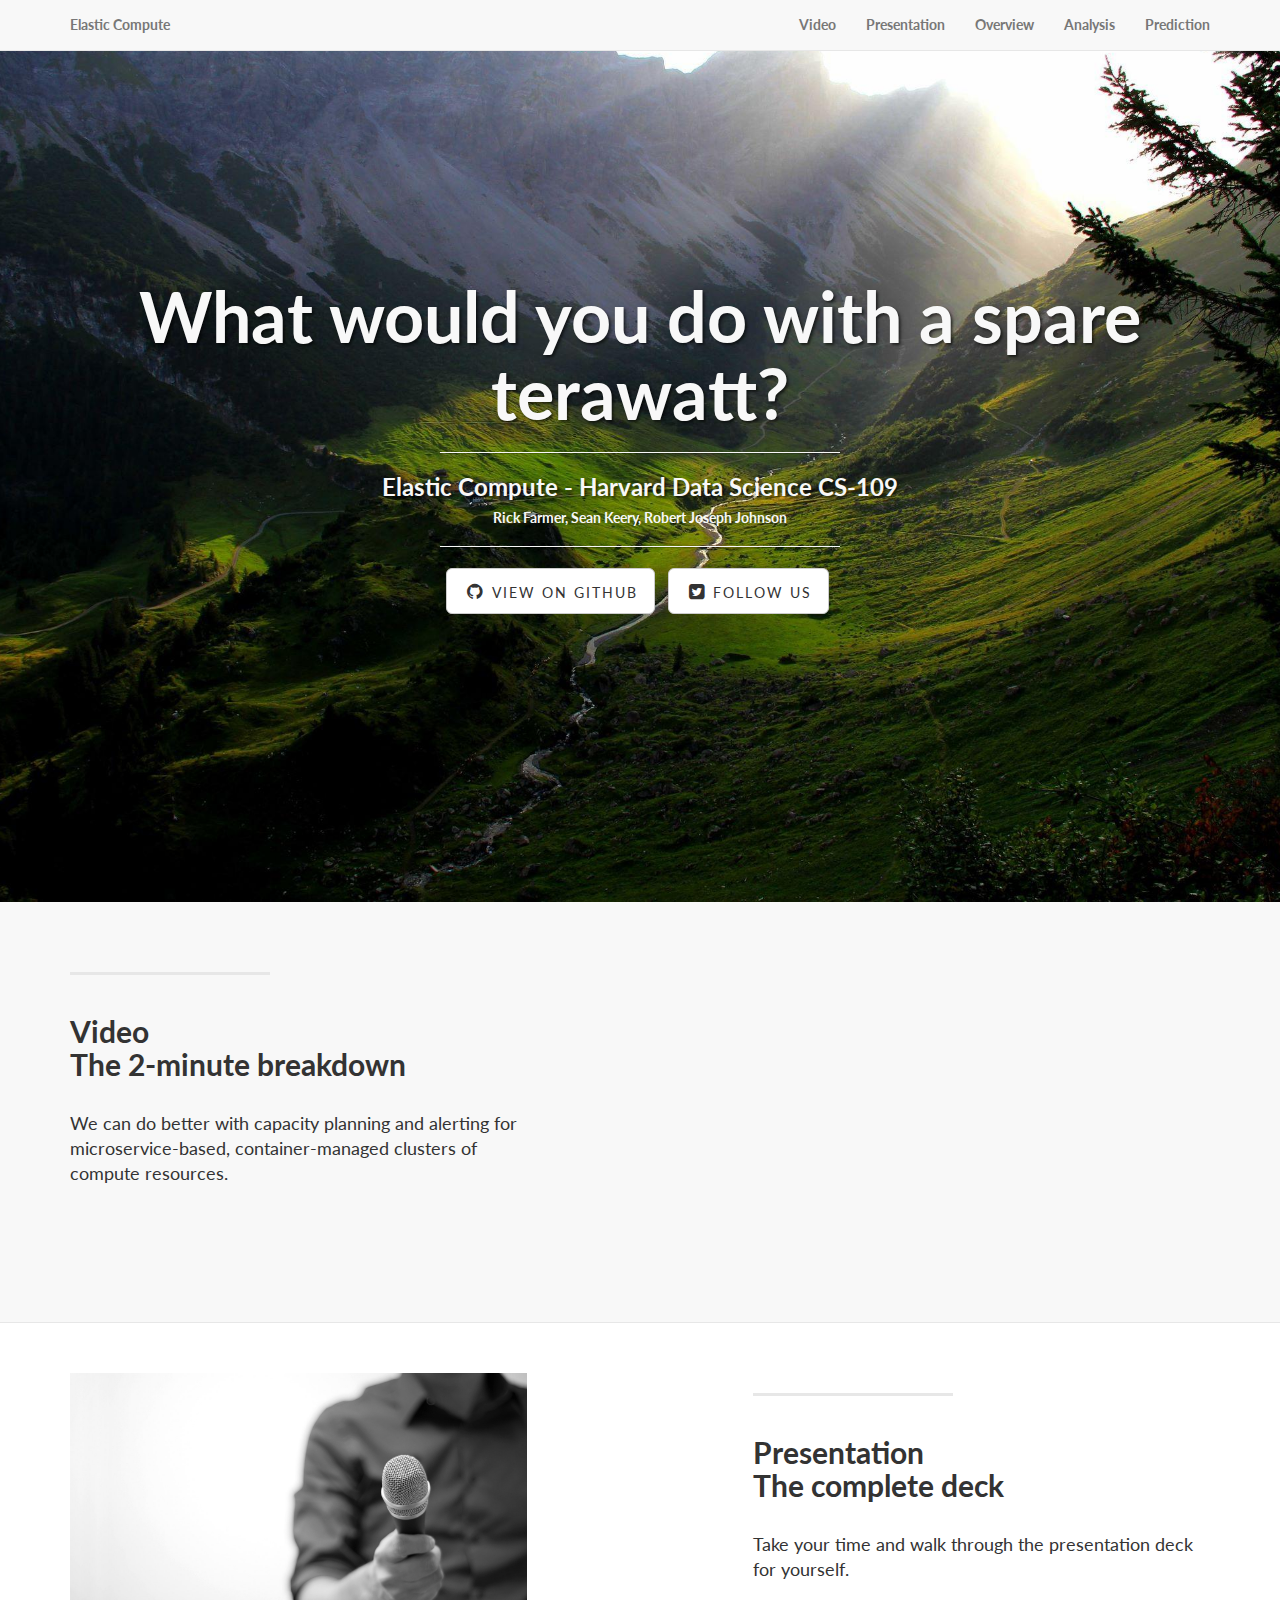
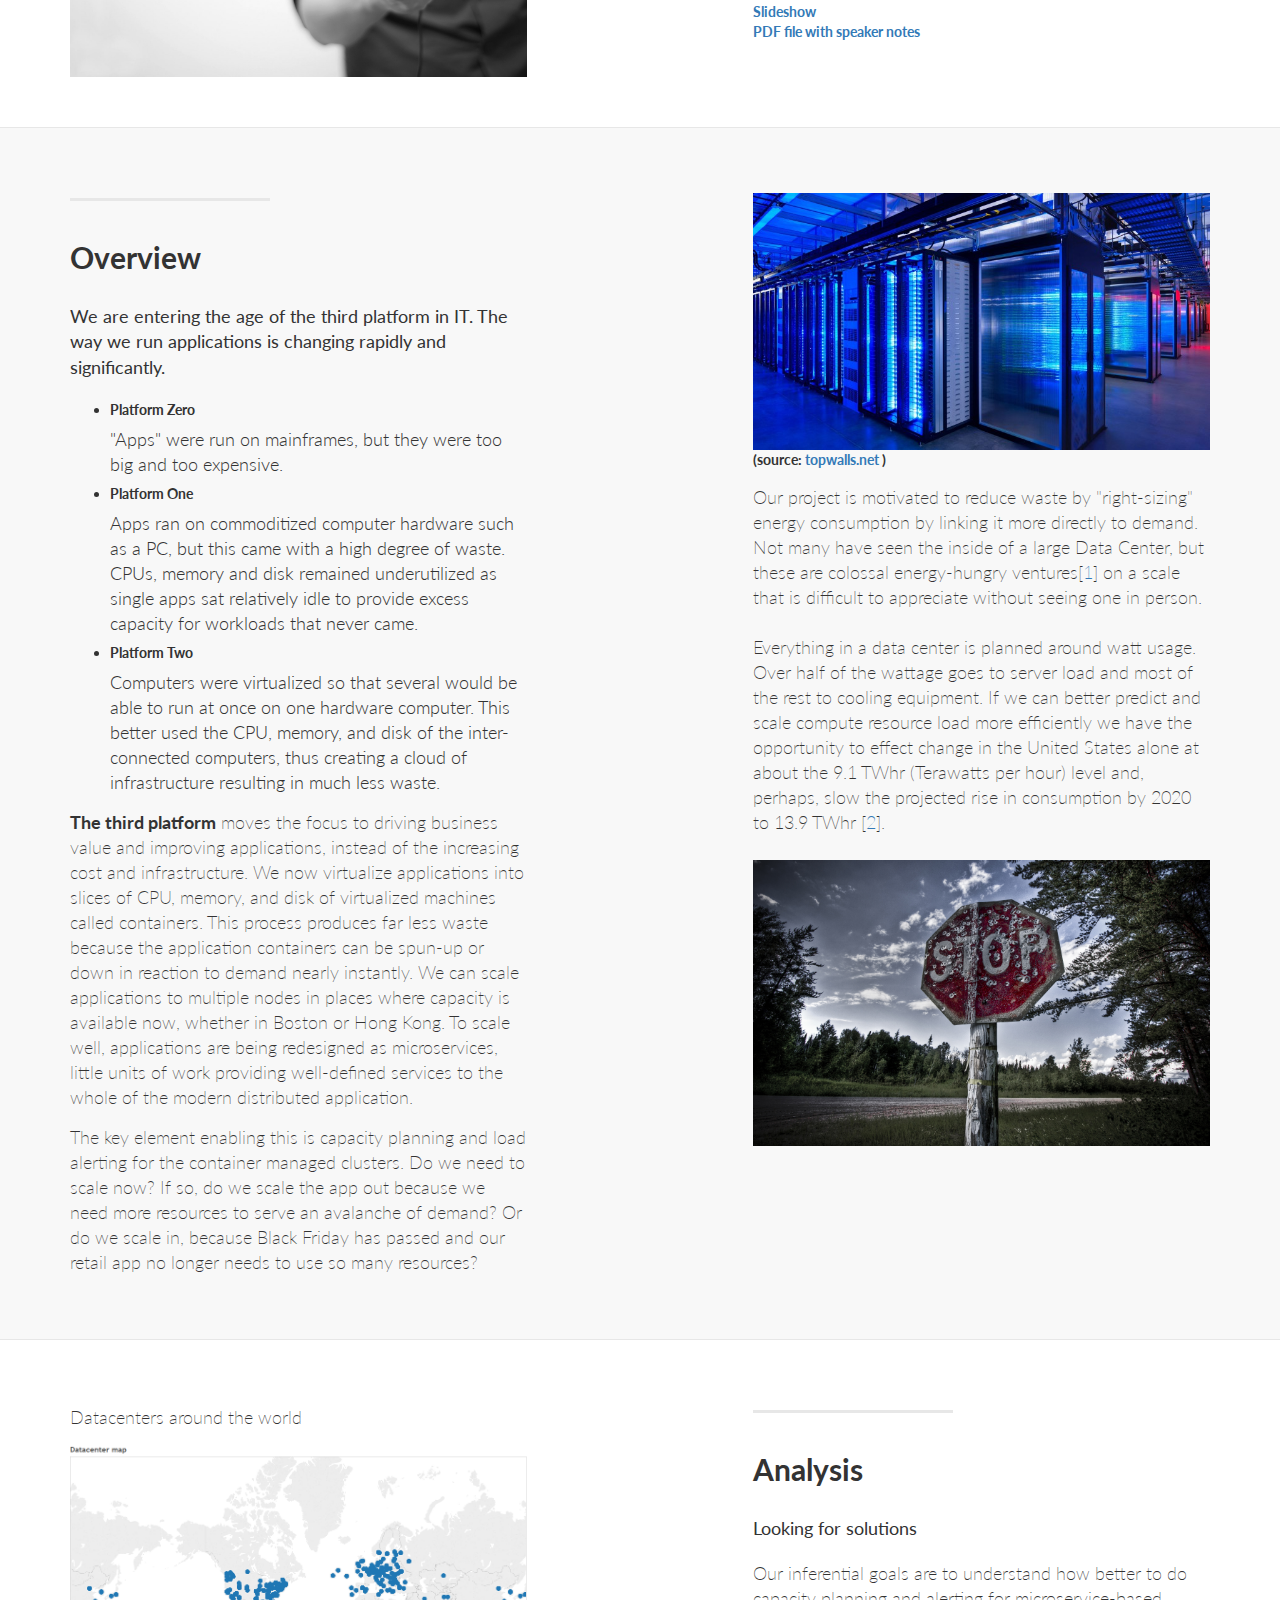
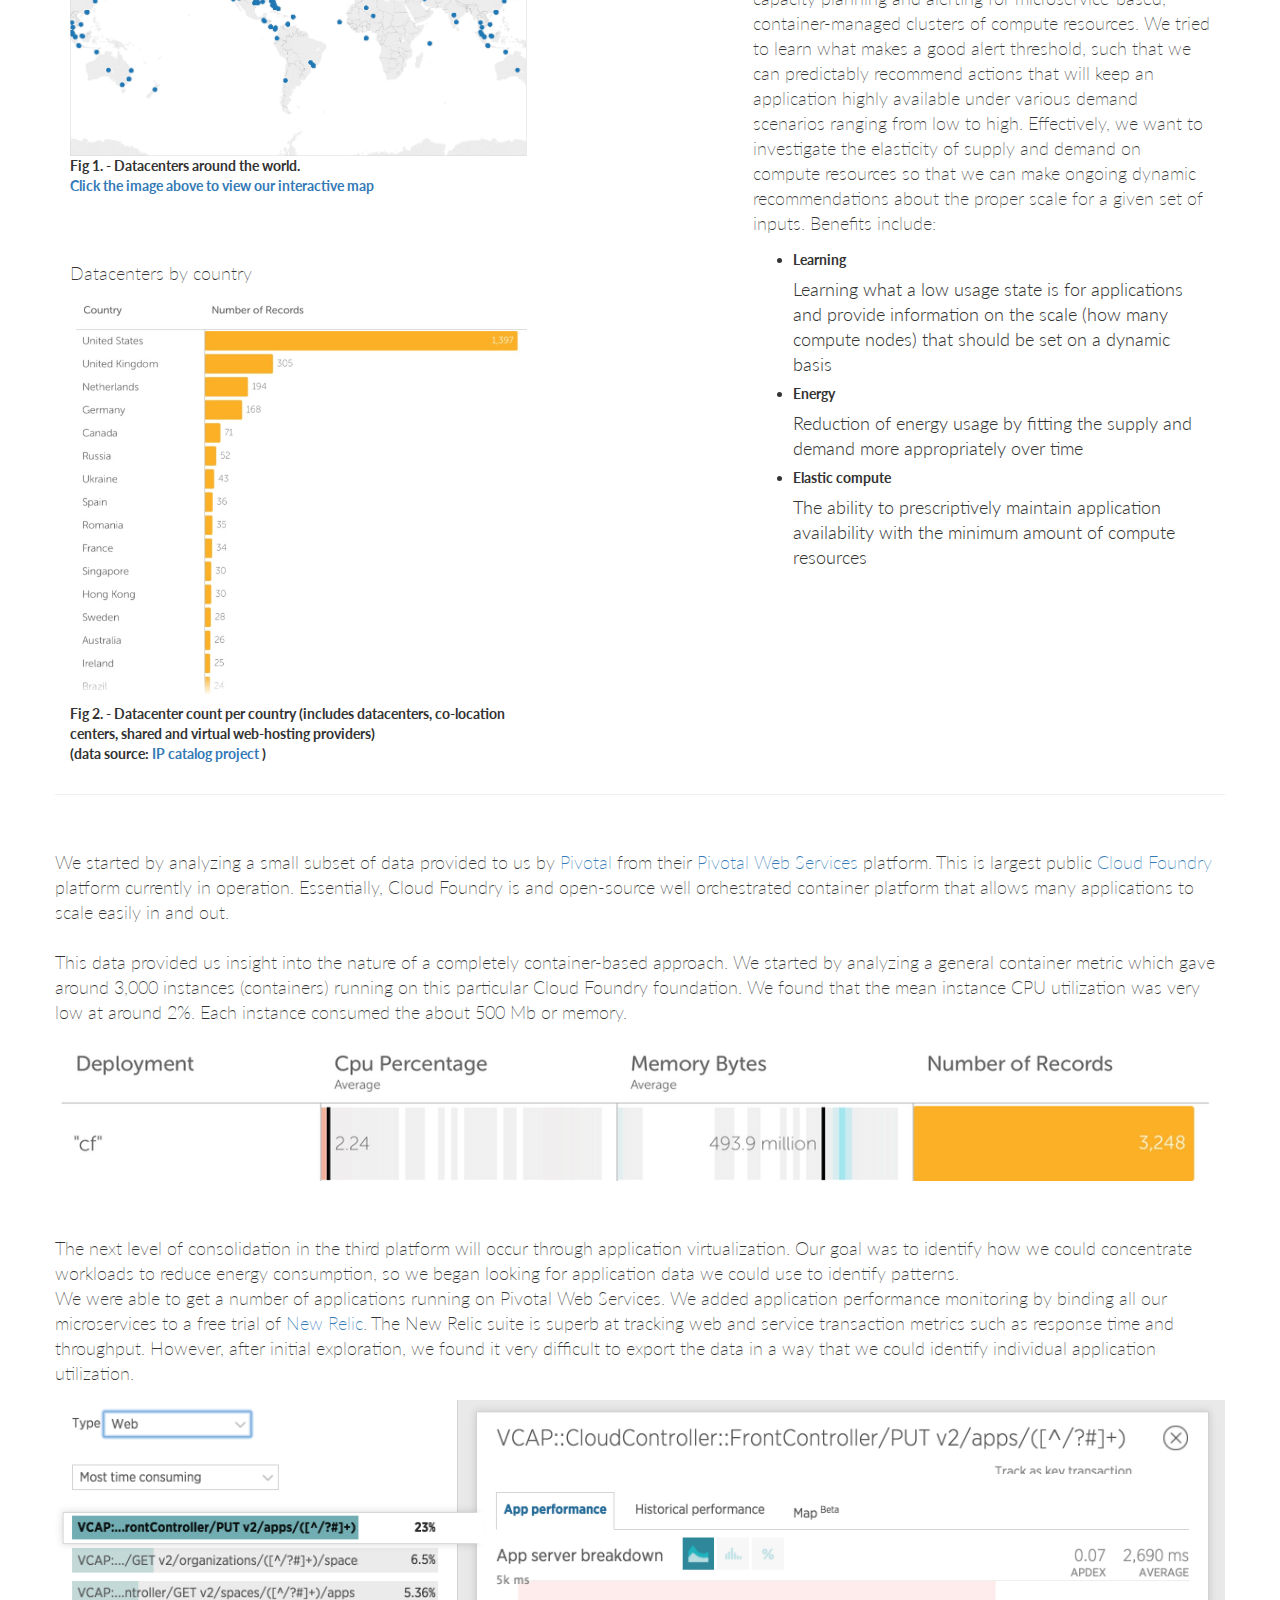
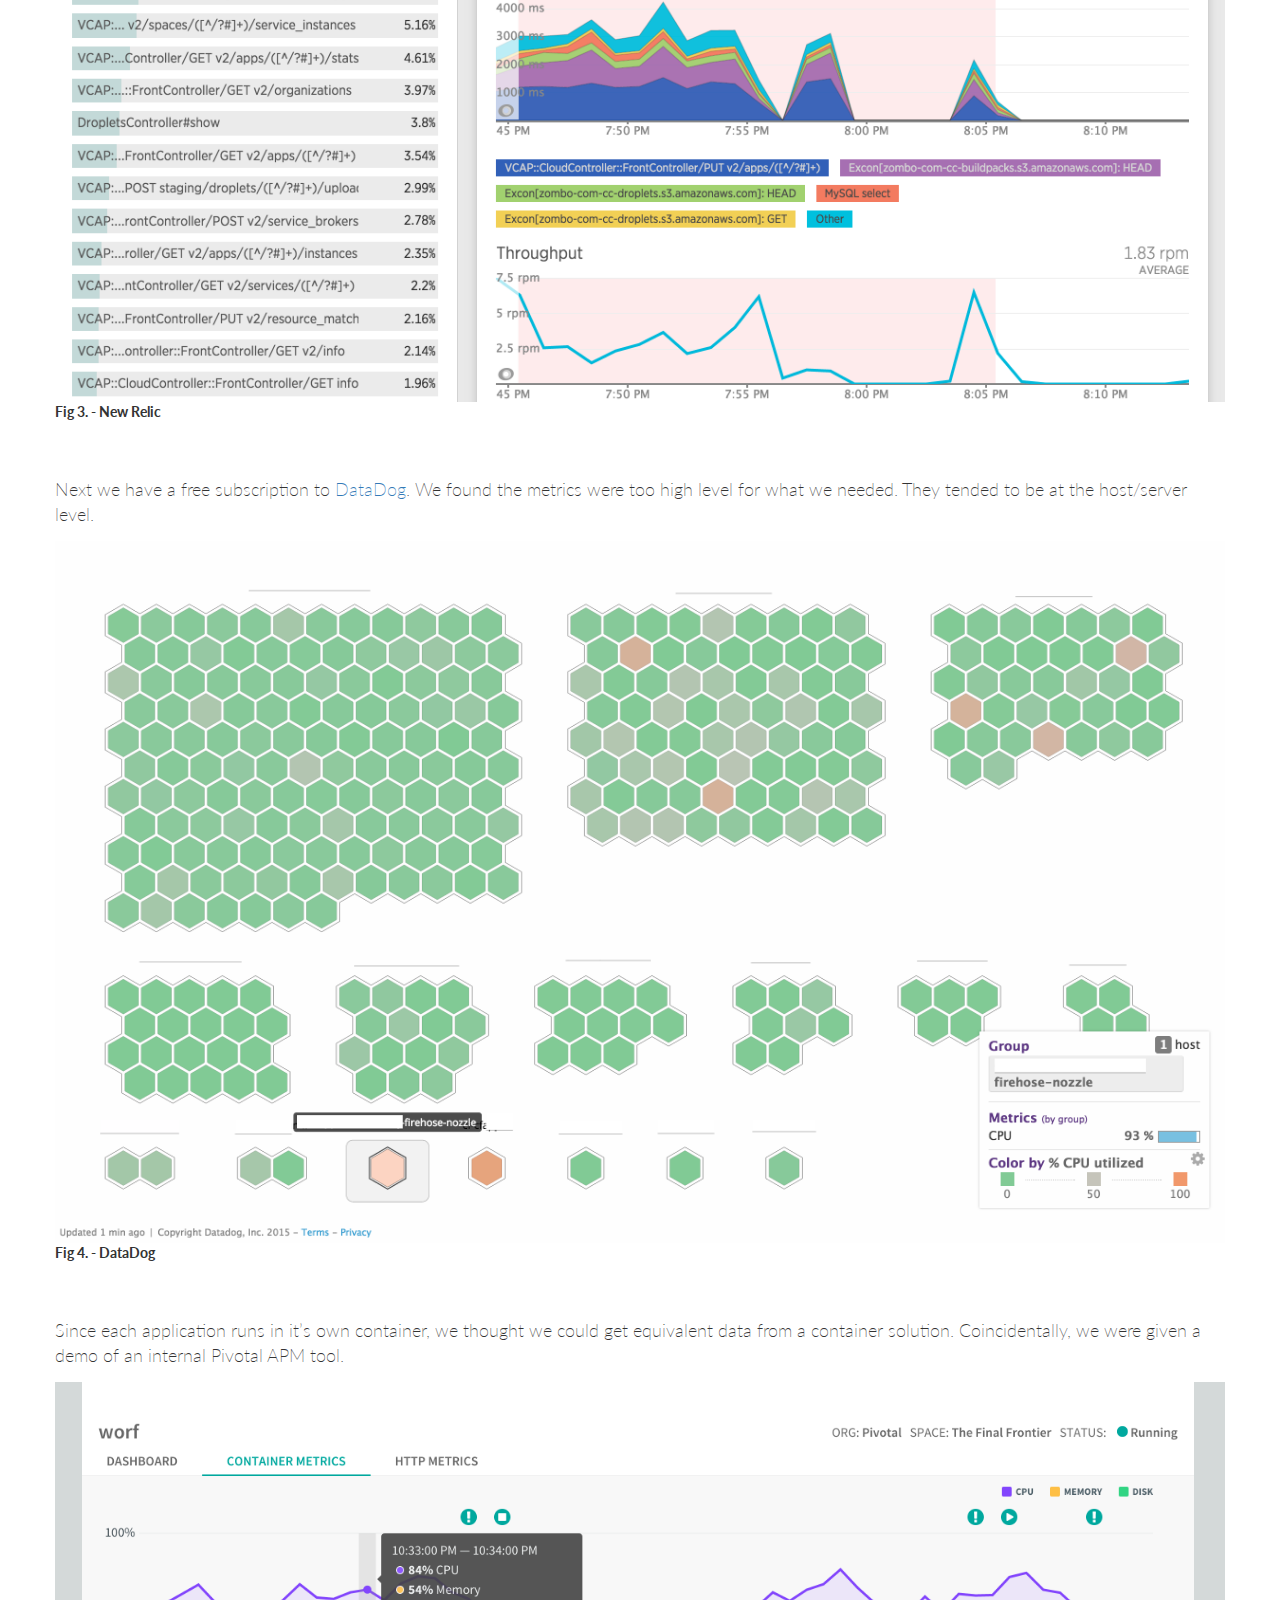
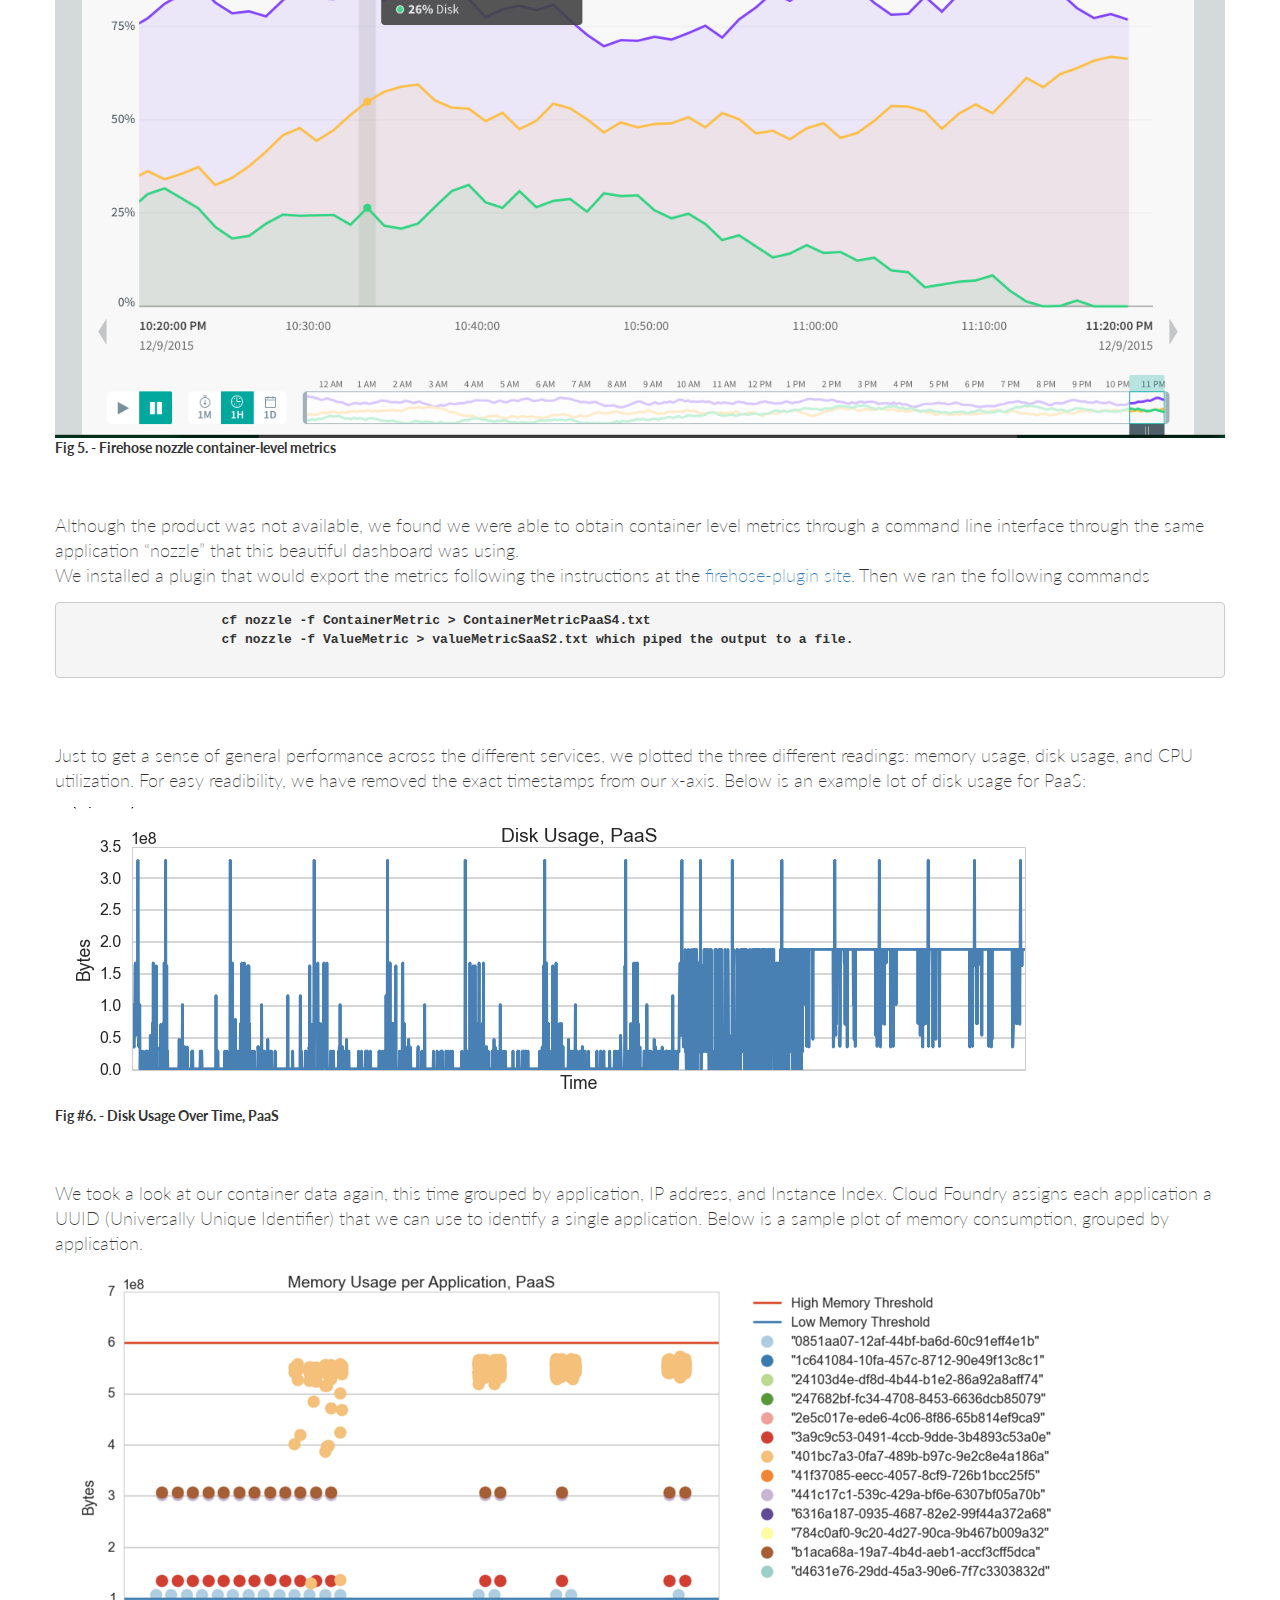
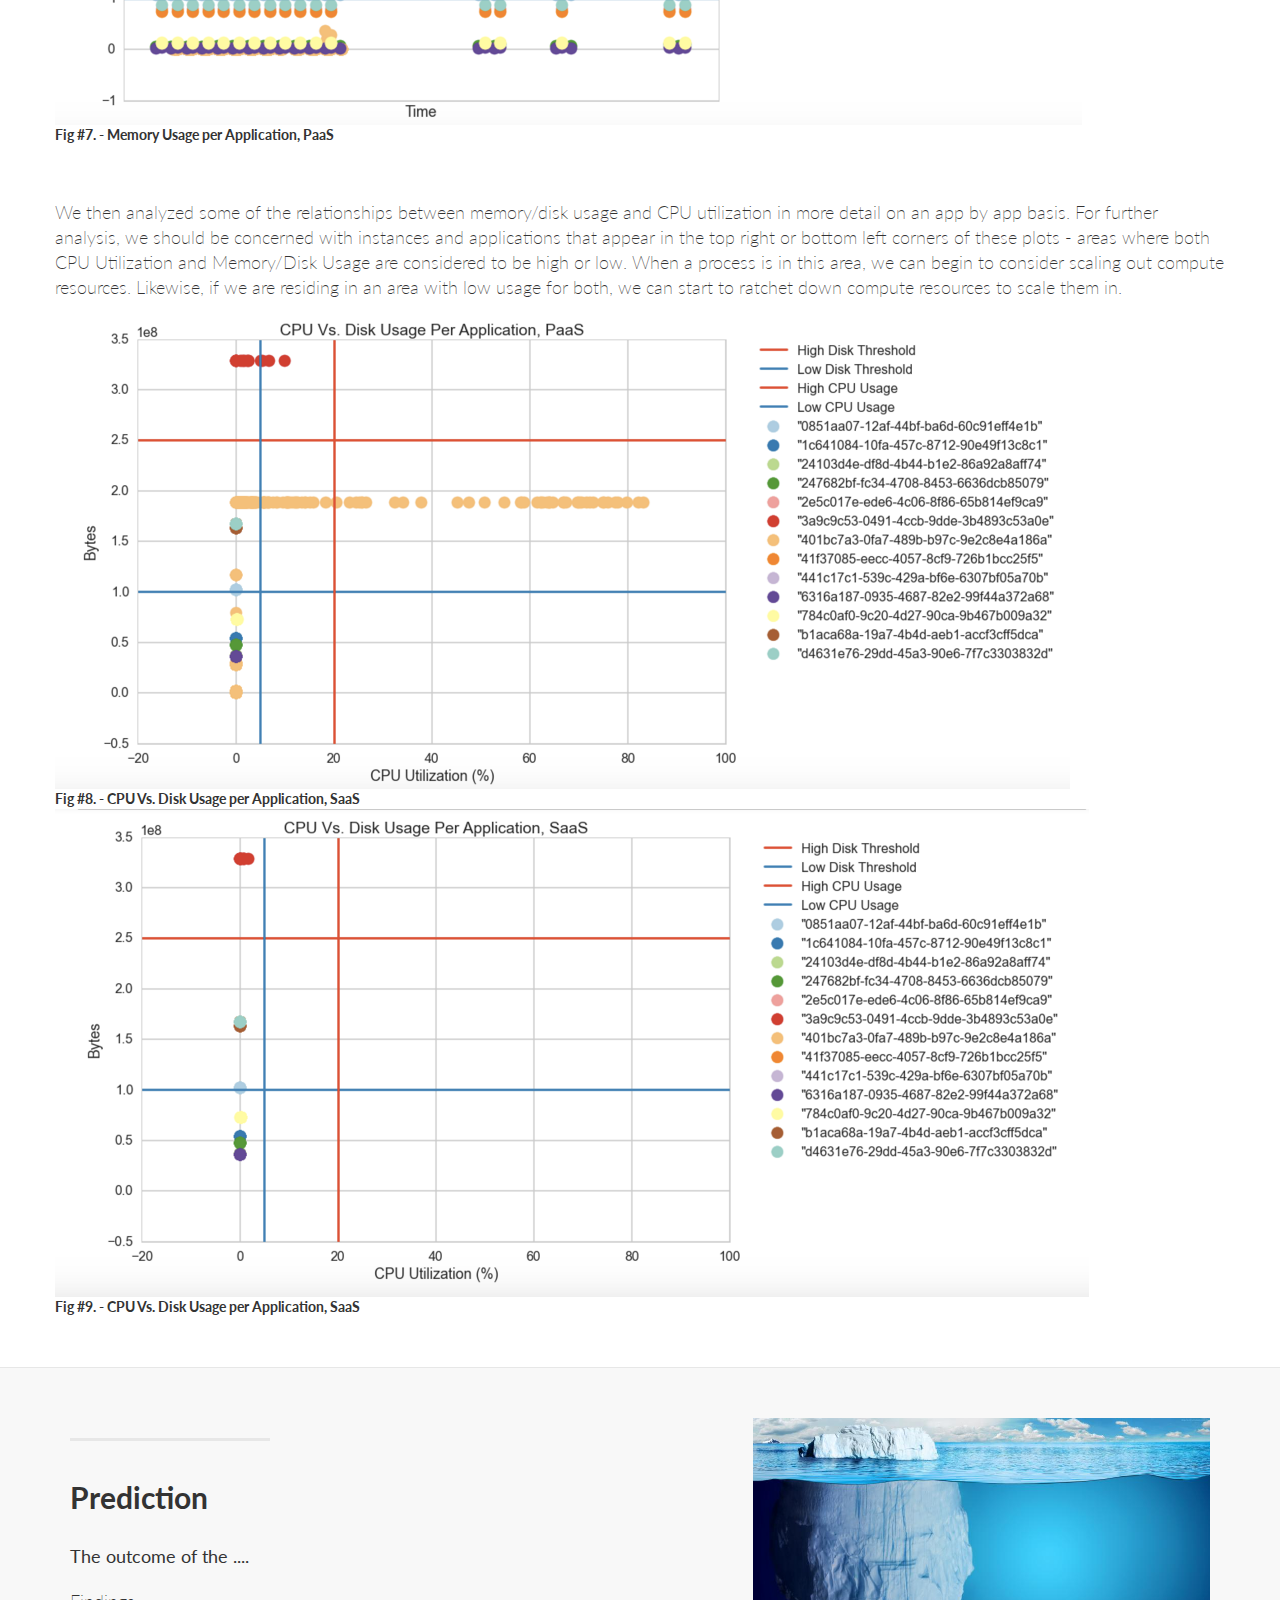
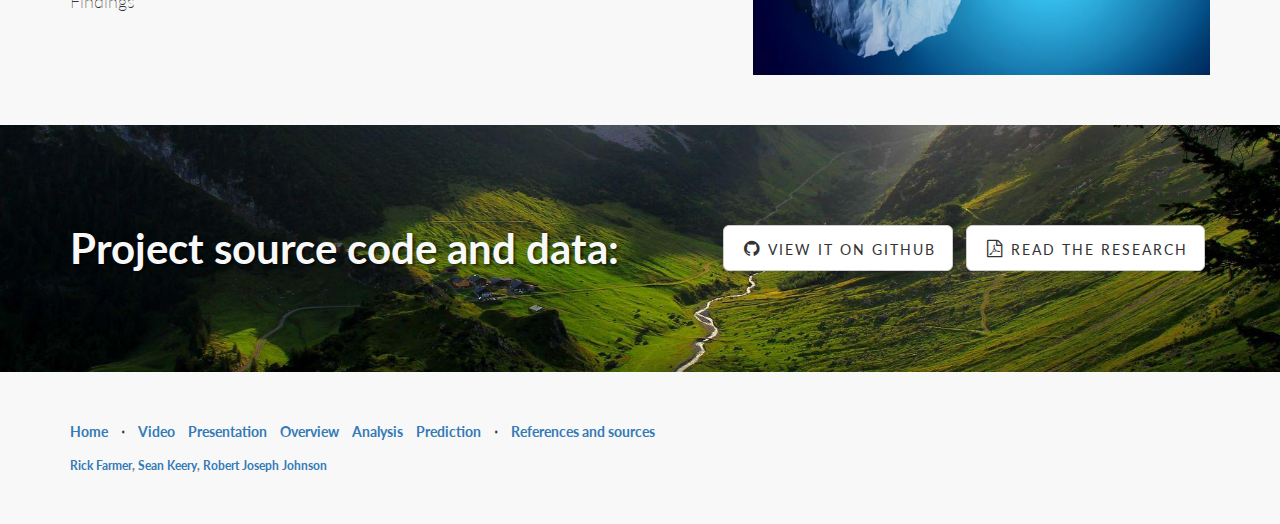
==== commit 9fe7fd30: "Update index.html" ====
--- a/index.html
+++ b/index.html
@@ -465,7 +465,7 @@
                     End copy" comments in the code and just copy a new block for each. -->
                     Just to get a sense of general performance across the different services, we plotted the three different 
                     readings: memory usage, disk usage, and CPU utilization. For easy readibility, 
-                    we have removed the exact timestamps from our x-axis. Below is an example lot of disk usage for PaaS.
+                    we have removed the exact timestamps from our x-axis. Below is an example lot of disk usage for PaaS:
                     
                     
                     
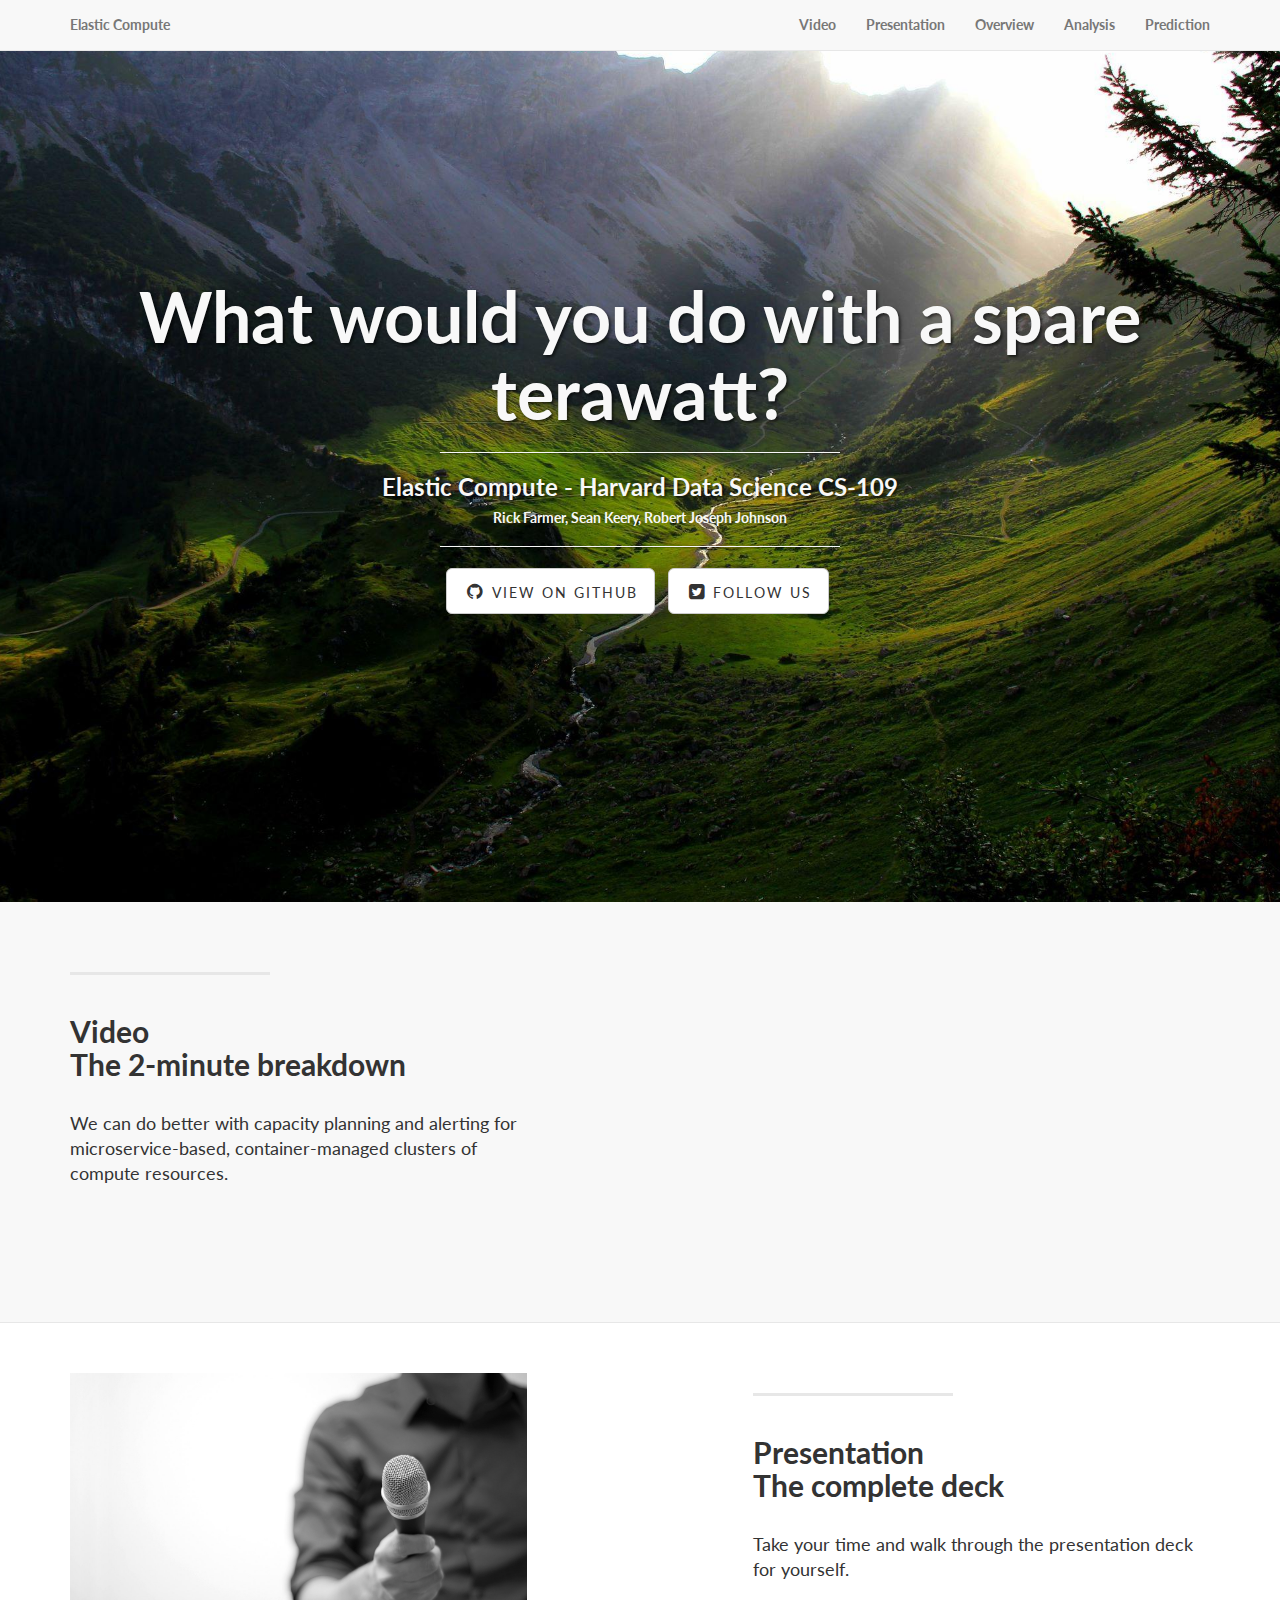
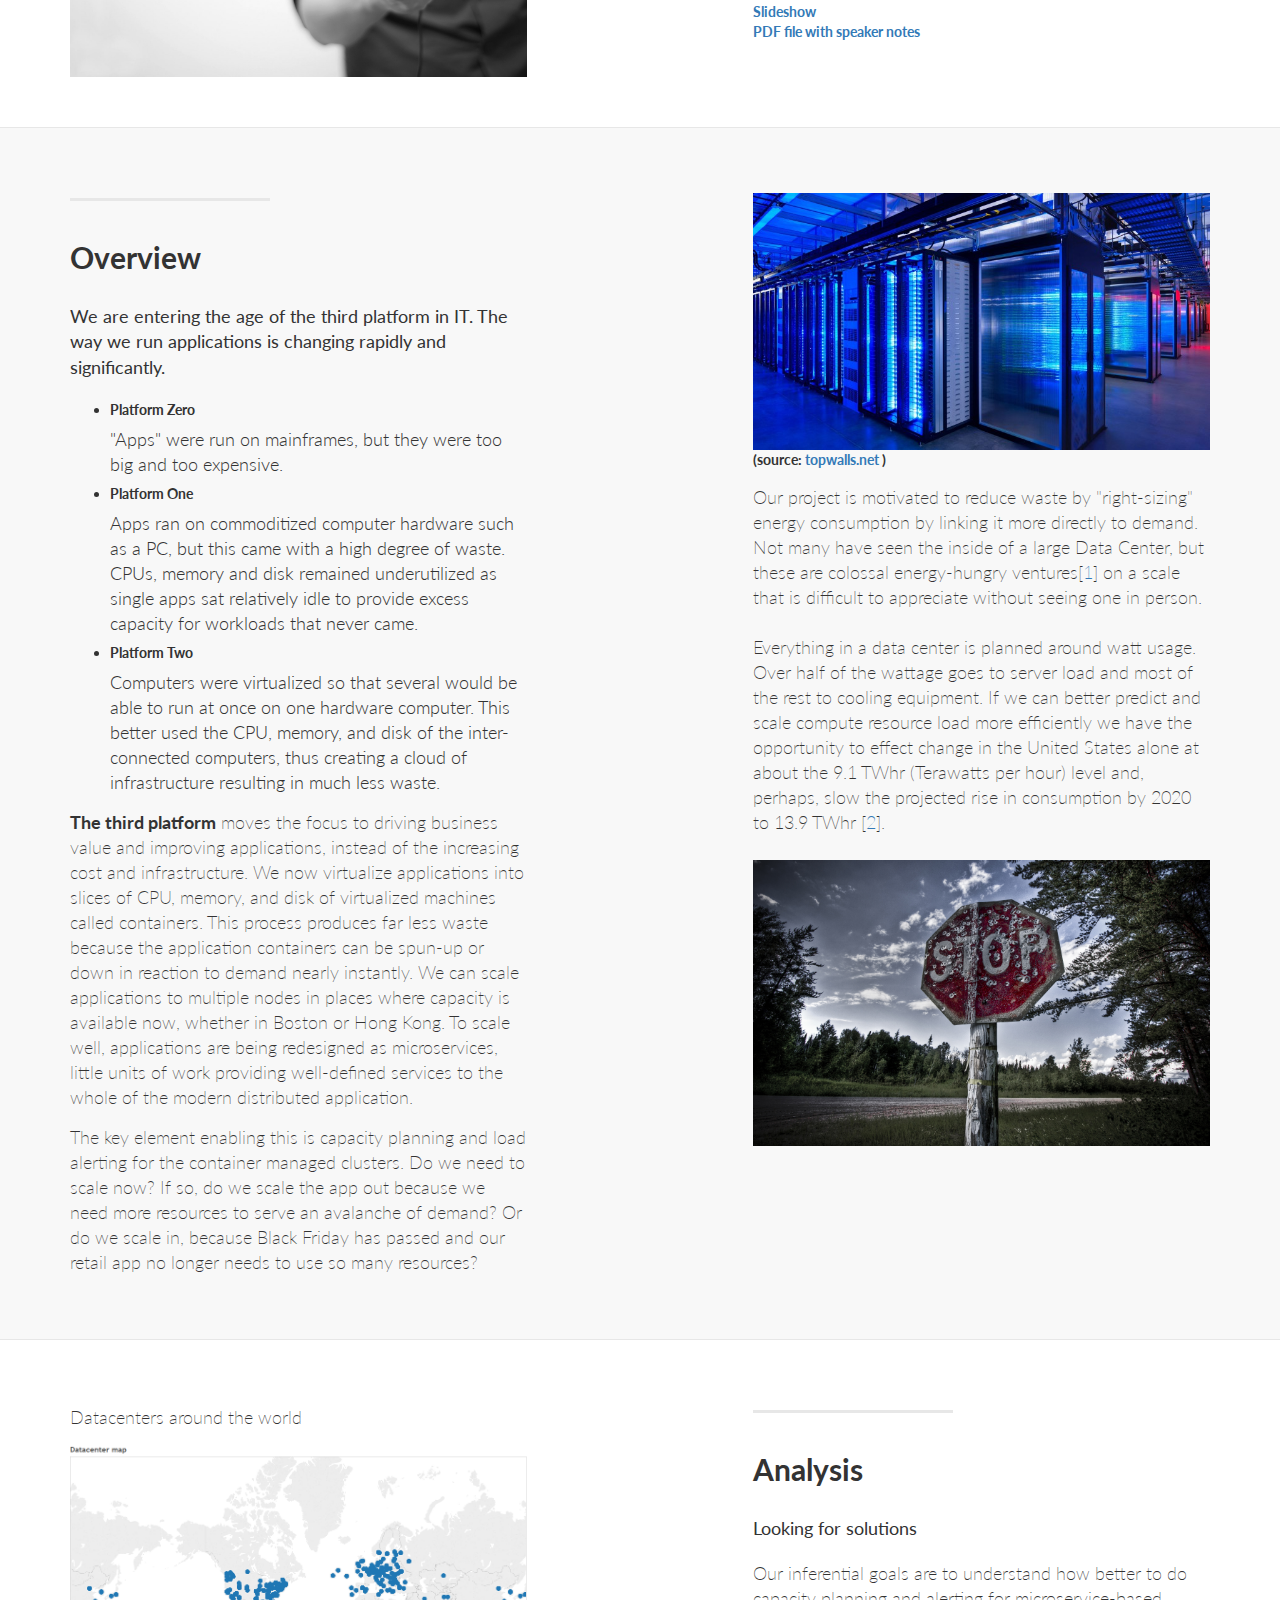
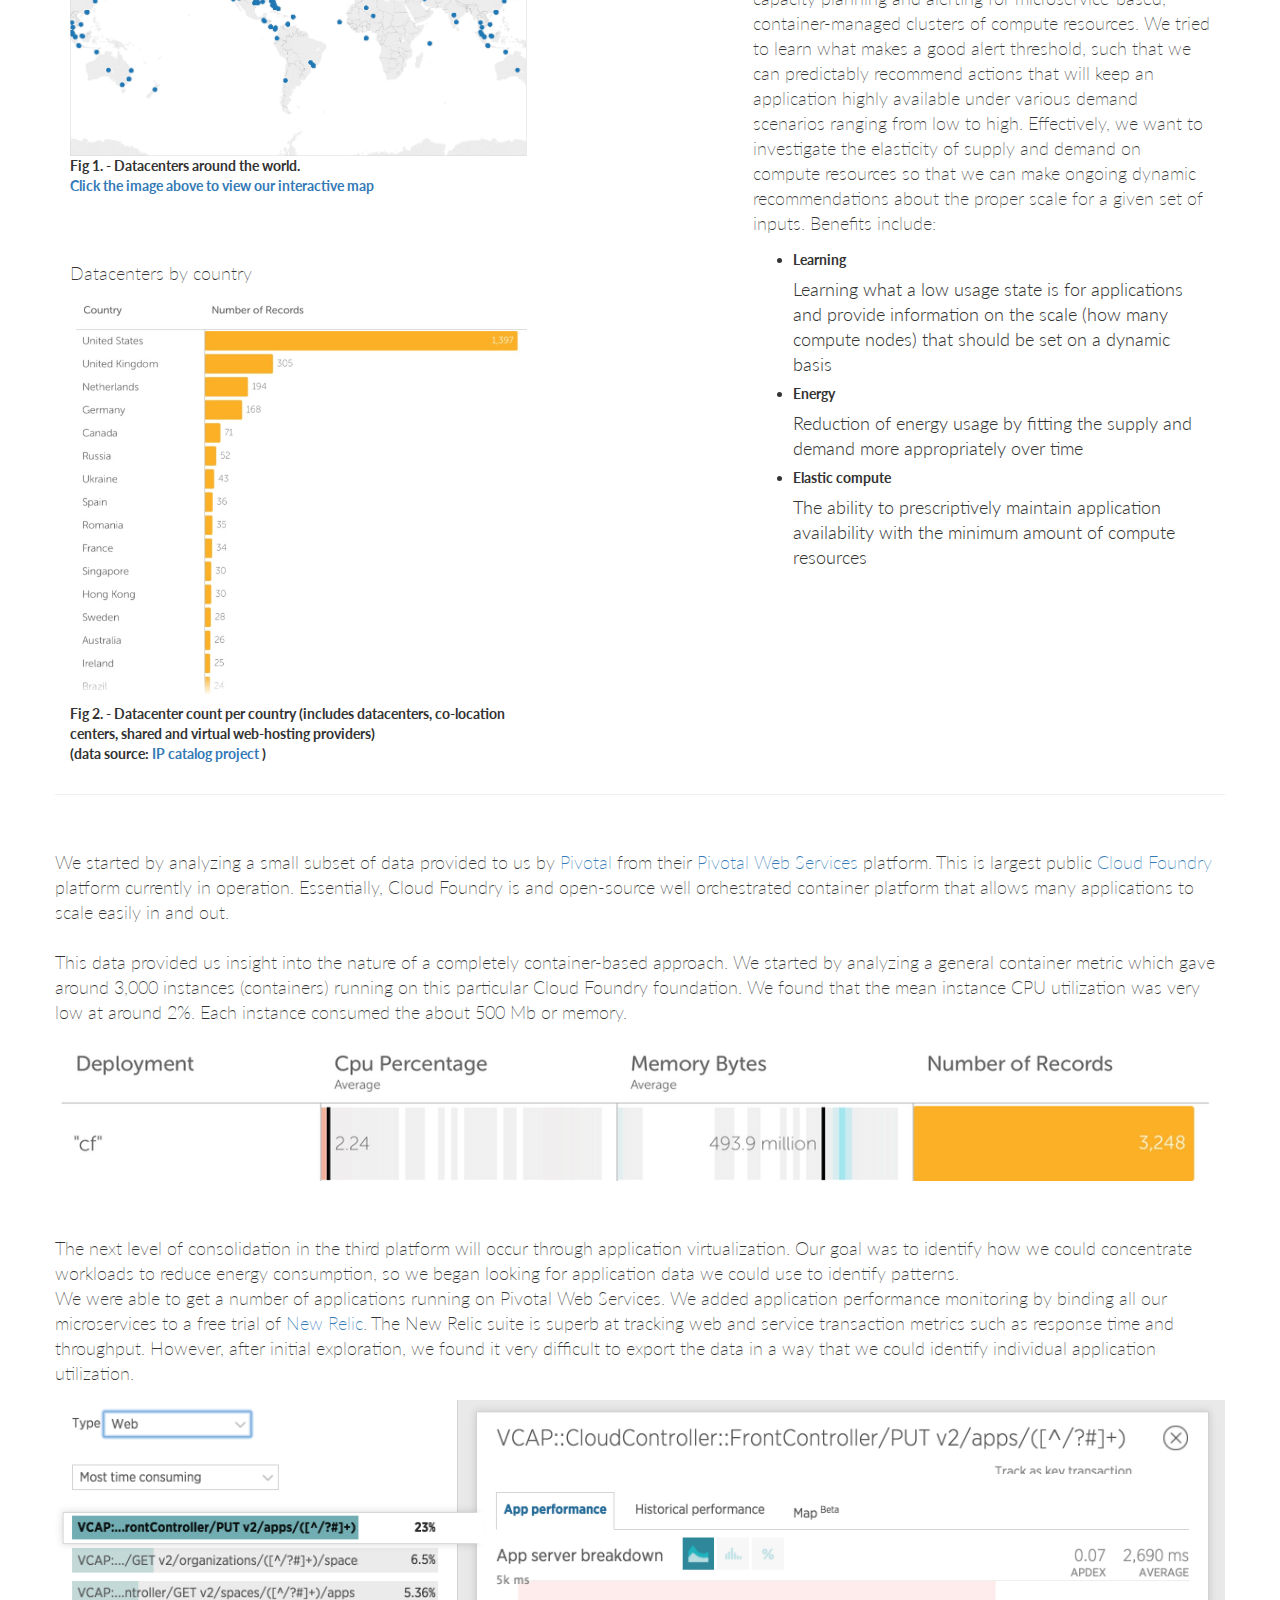
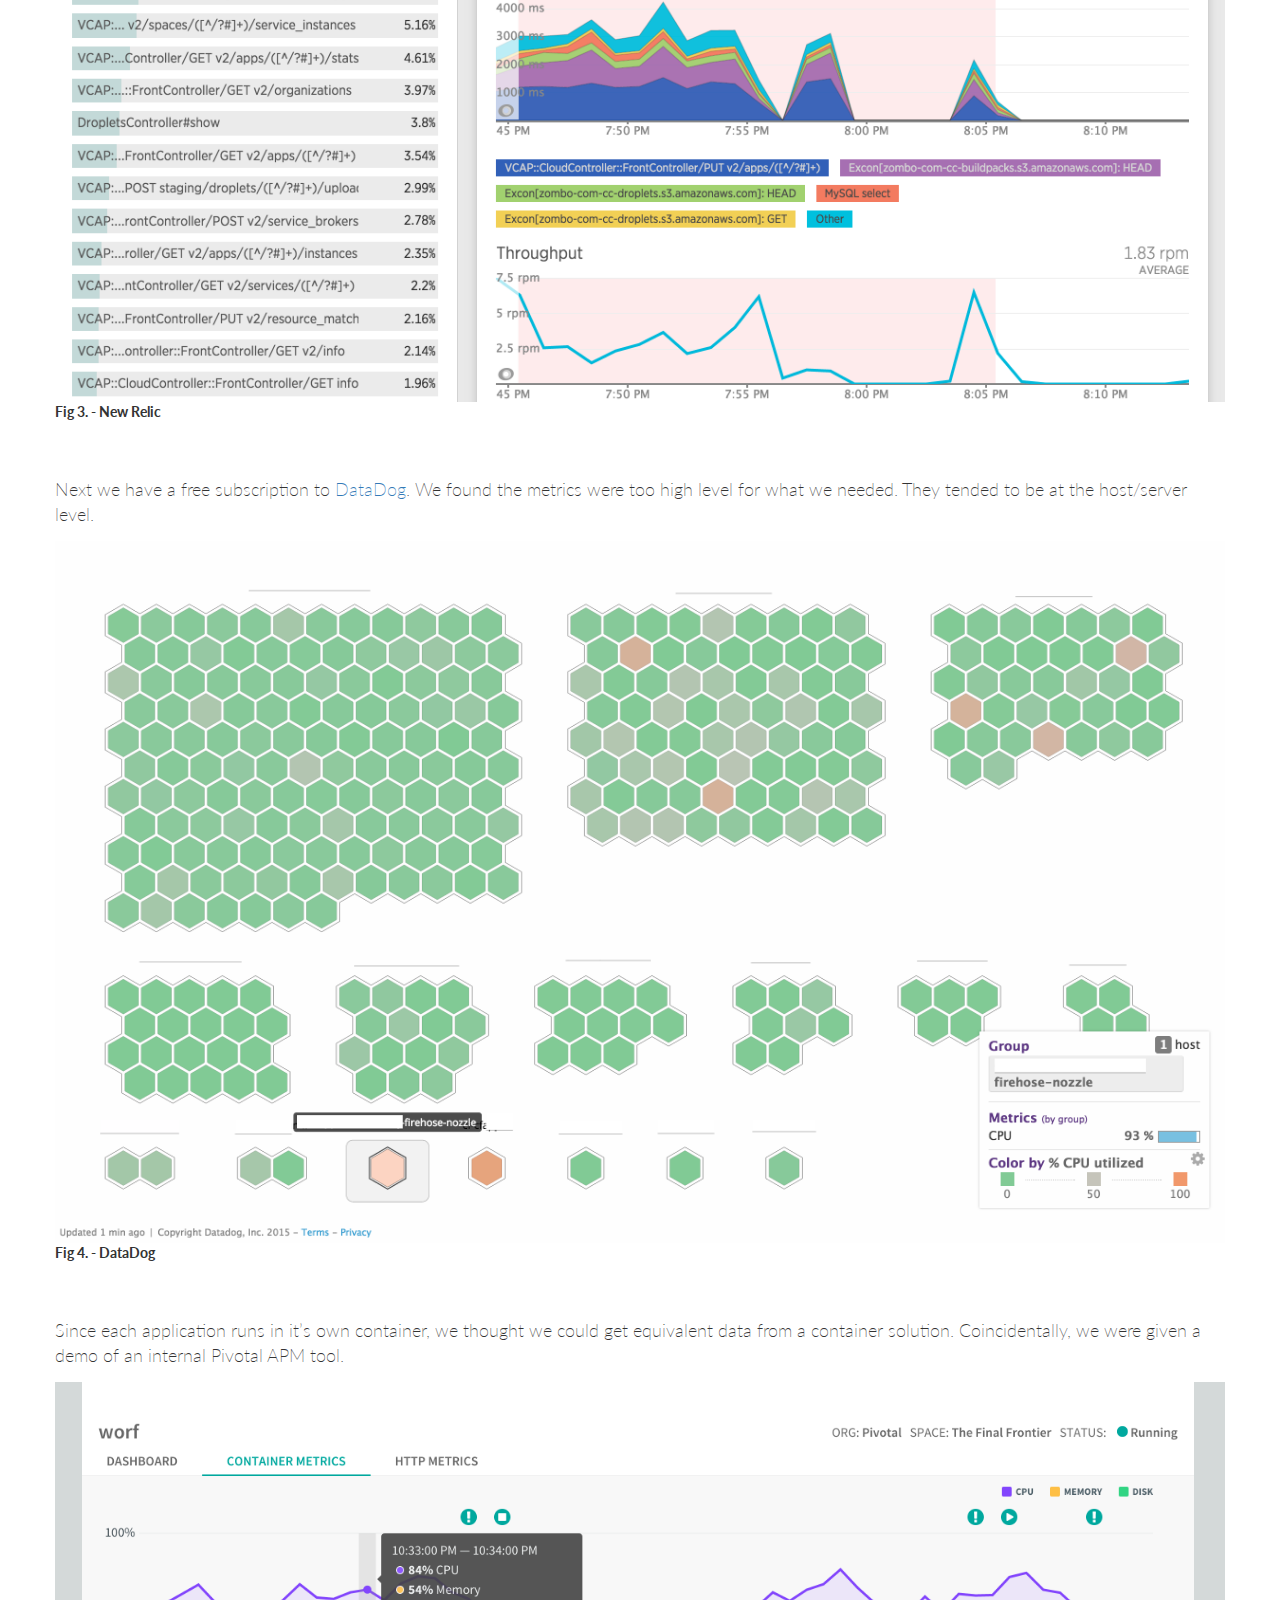
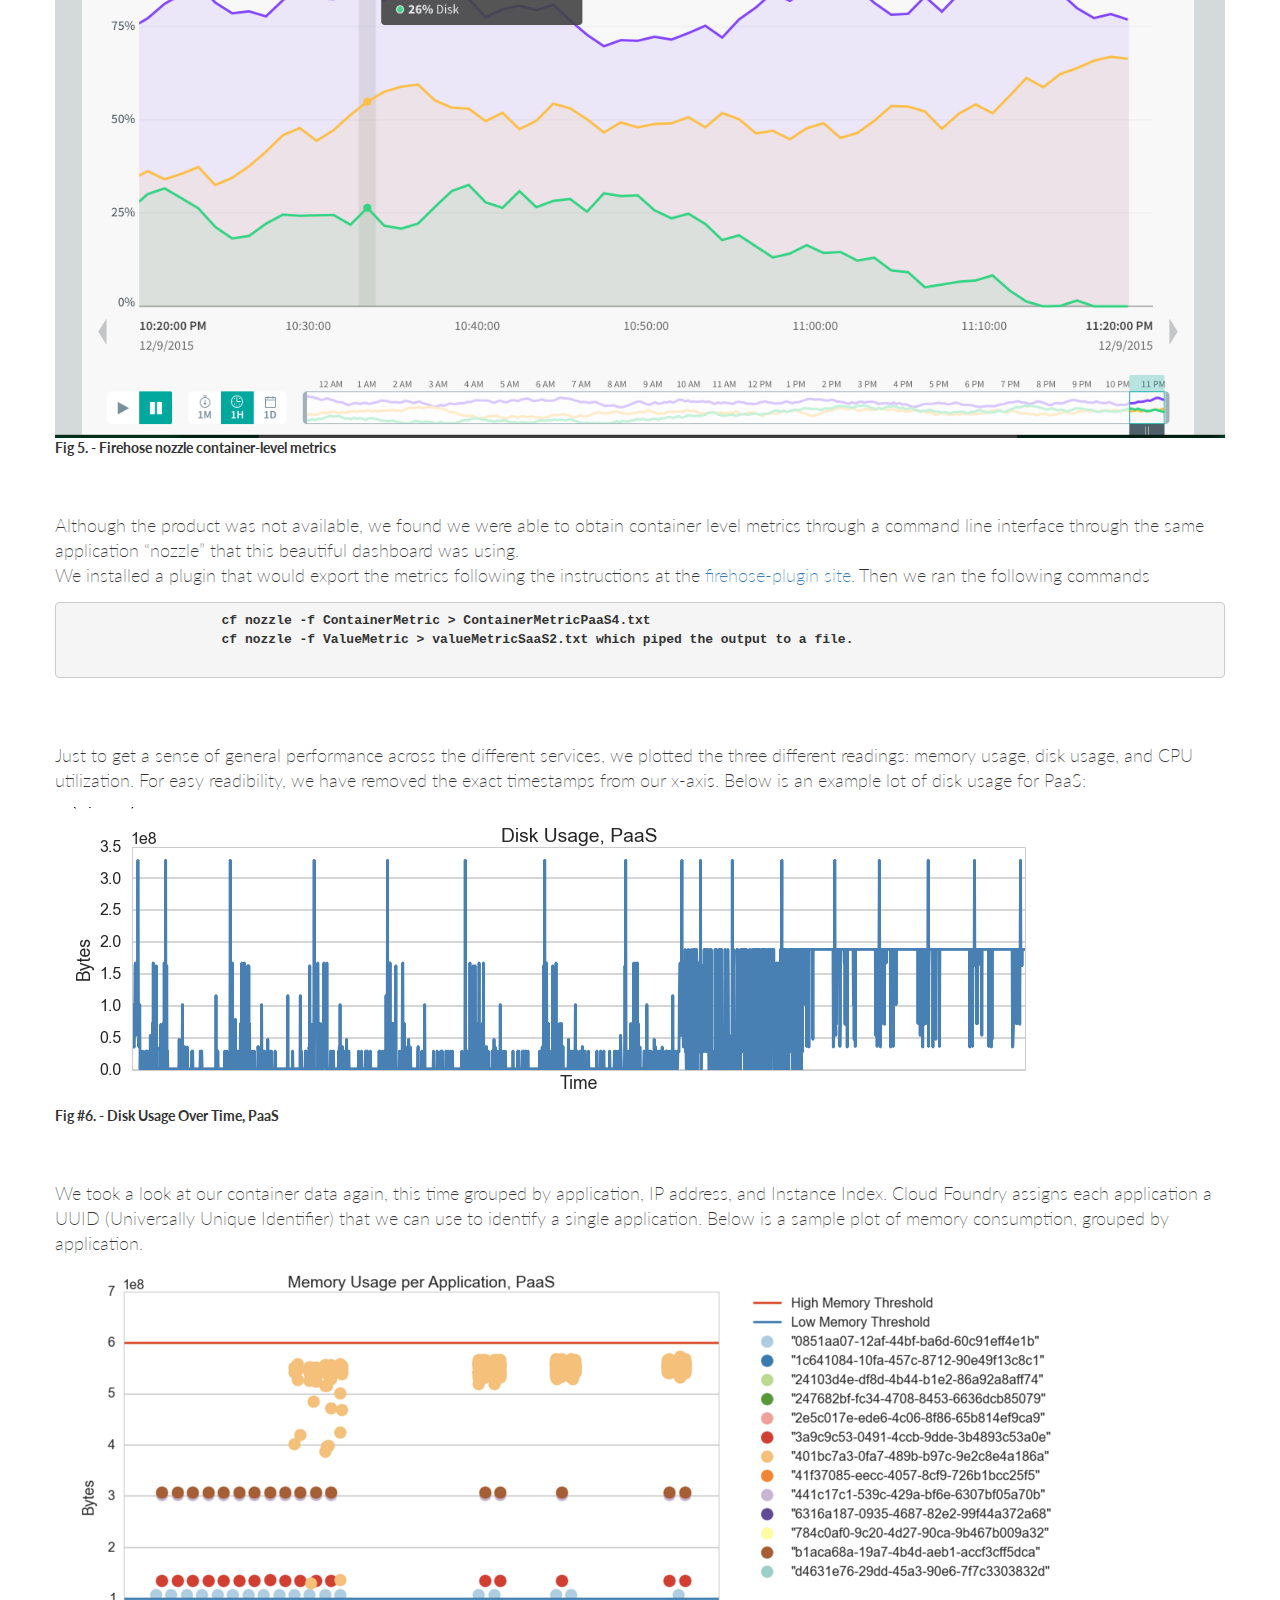
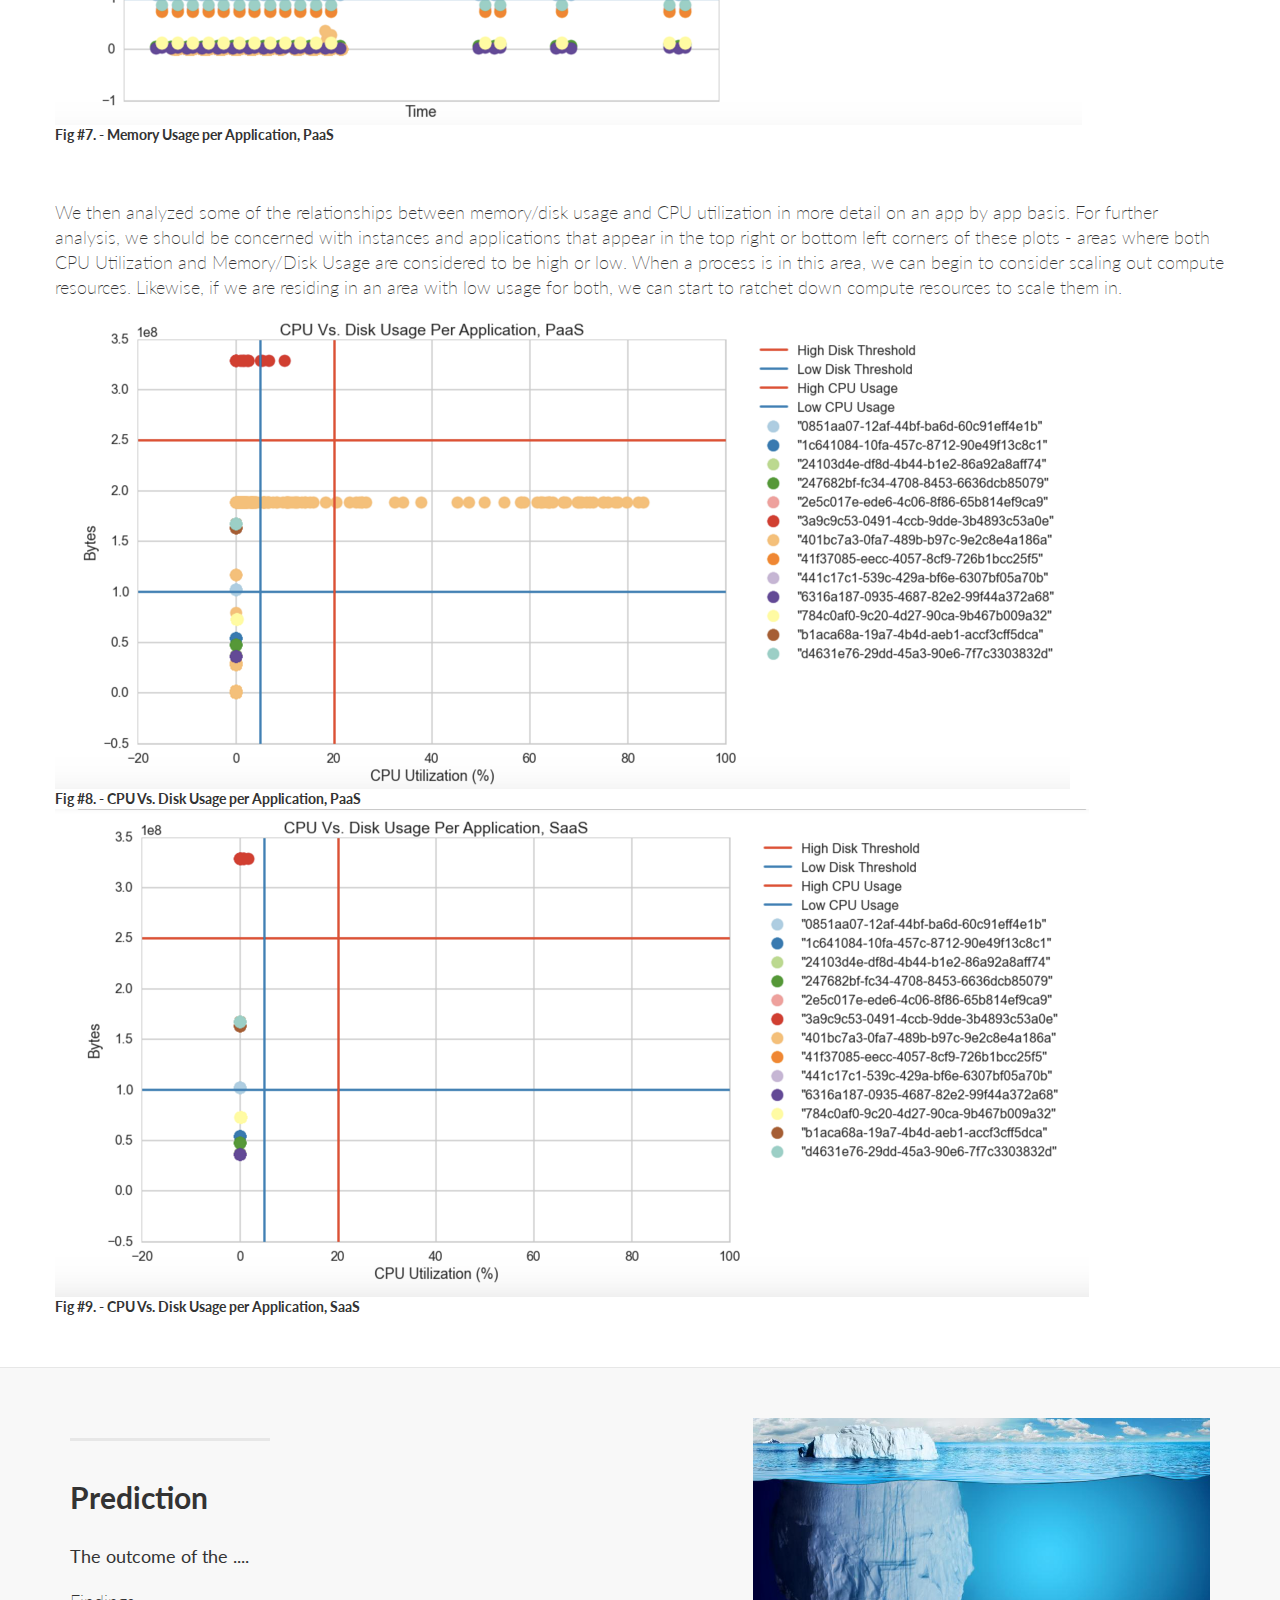
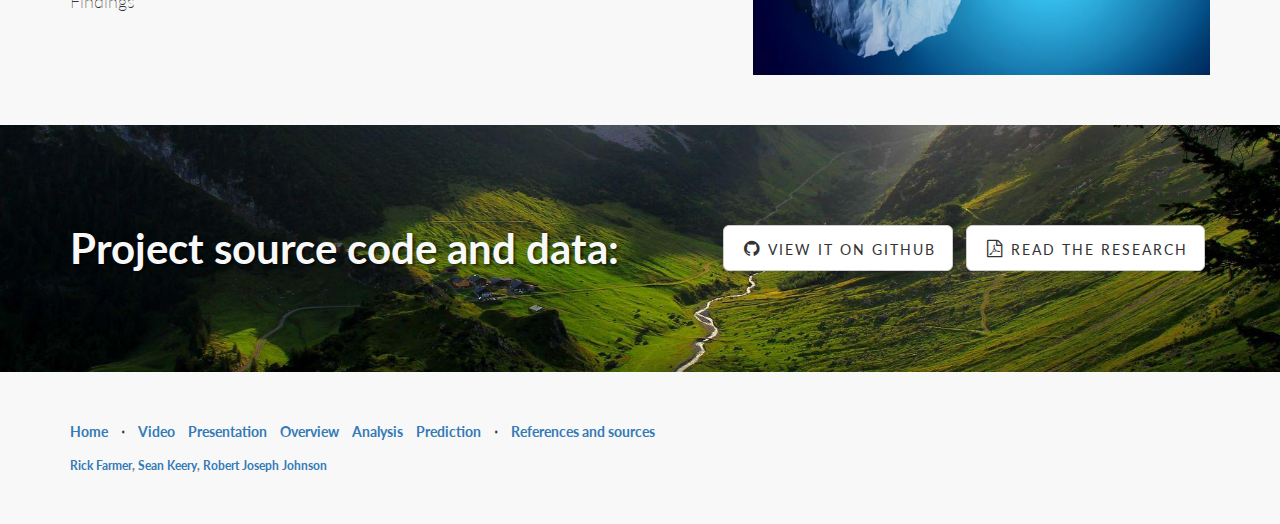
==== commit 50d75f6c: "Update index.html" ====
--- a/index.html
+++ b/index.html
@@ -526,7 +526,7 @@
                     <img class="img-responsive" src="visualizations/cpuDiskPaaS.png"
                          alt="">
                     <figcaption>
-                        Fig #8. - CPU Vs. Disk Usage per Application, SaaS
+                        Fig #8. - CPU Vs. Disk Usage per Application, PaaS
                     </figcaption>
                 </figure>
                 <figure>
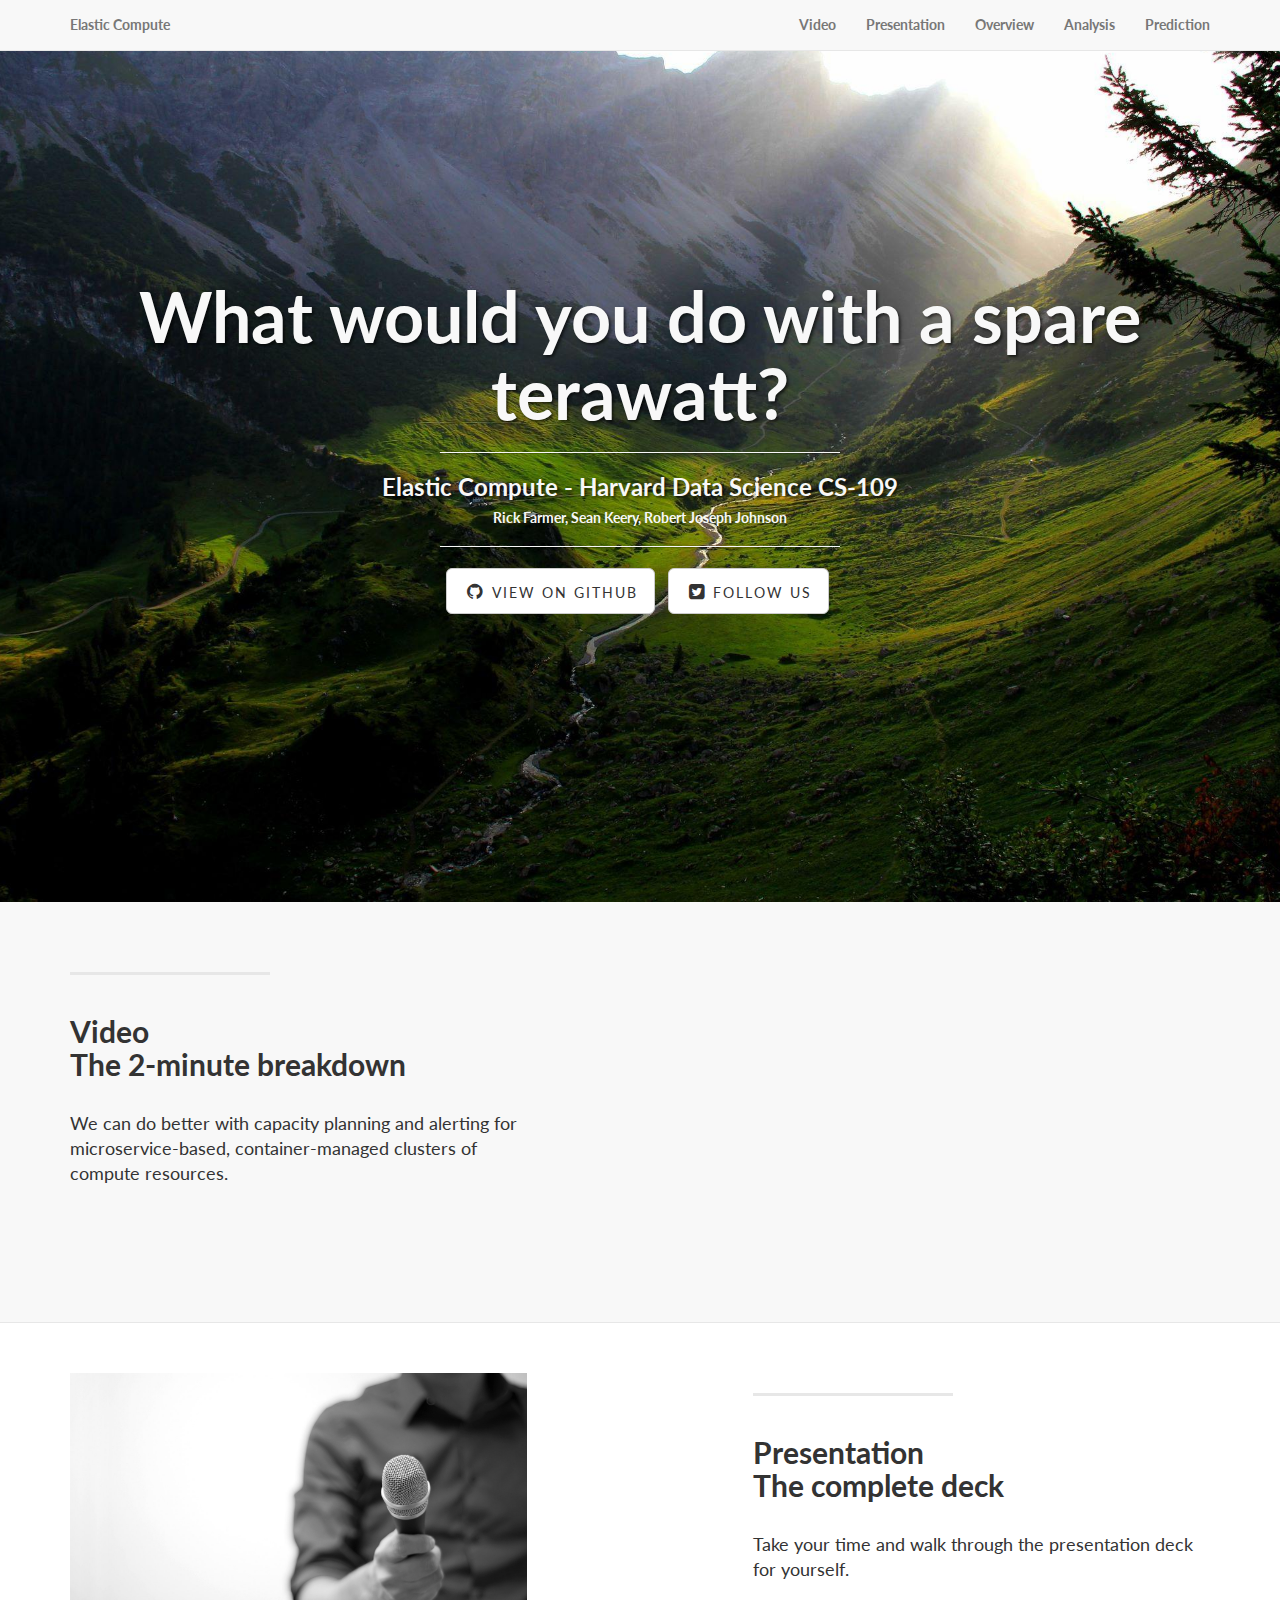
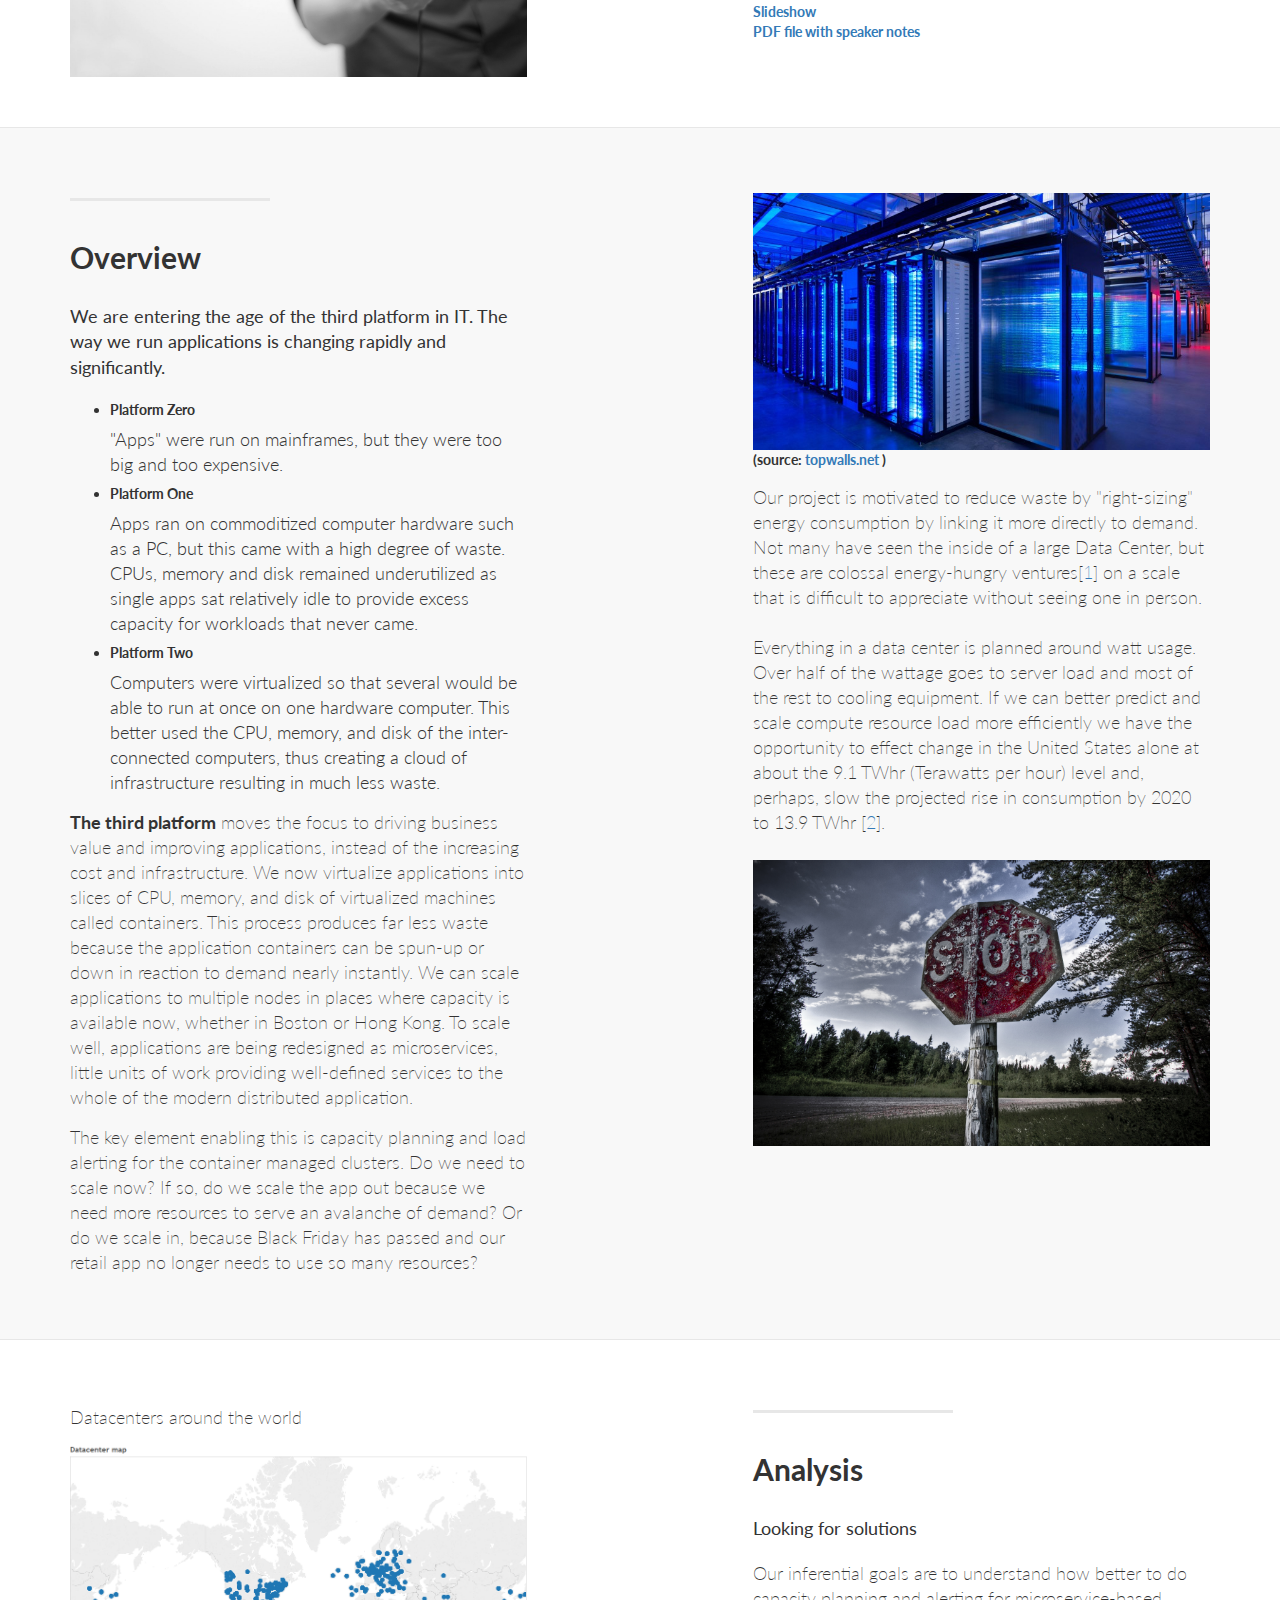
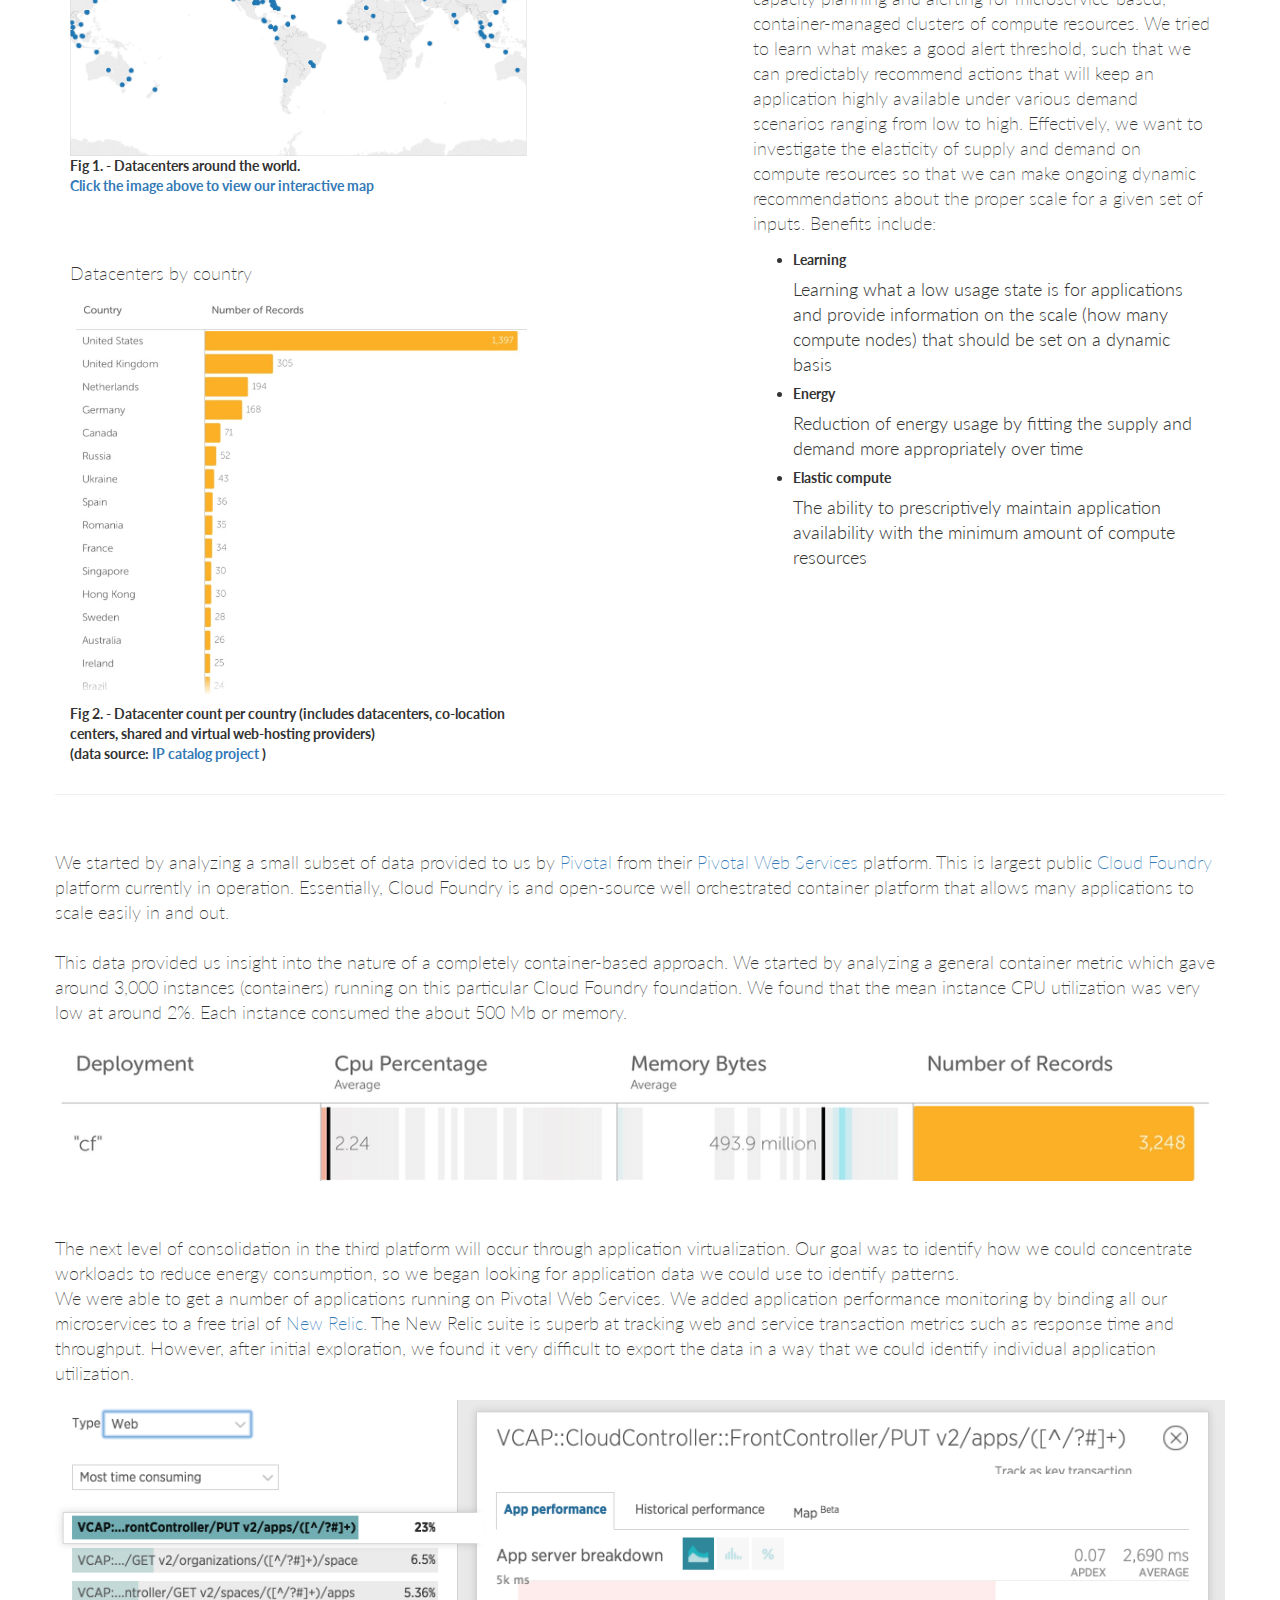
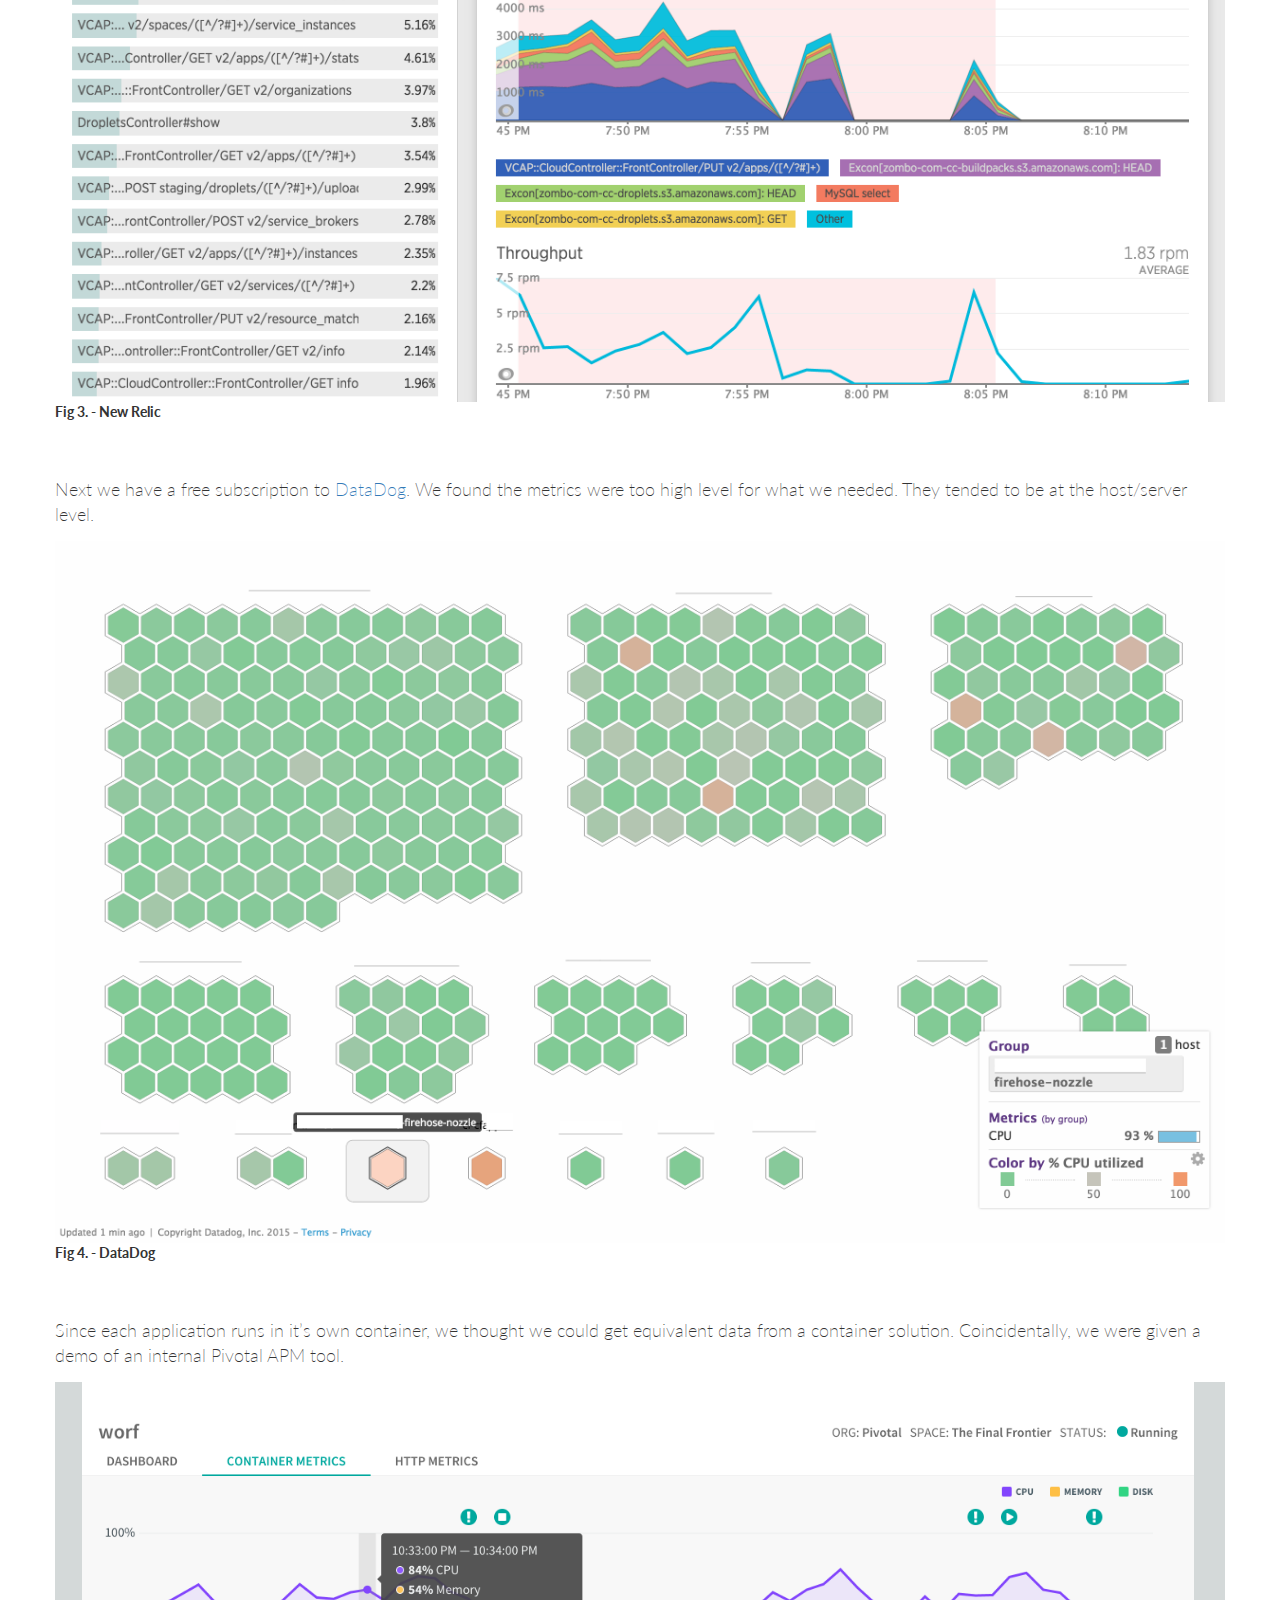
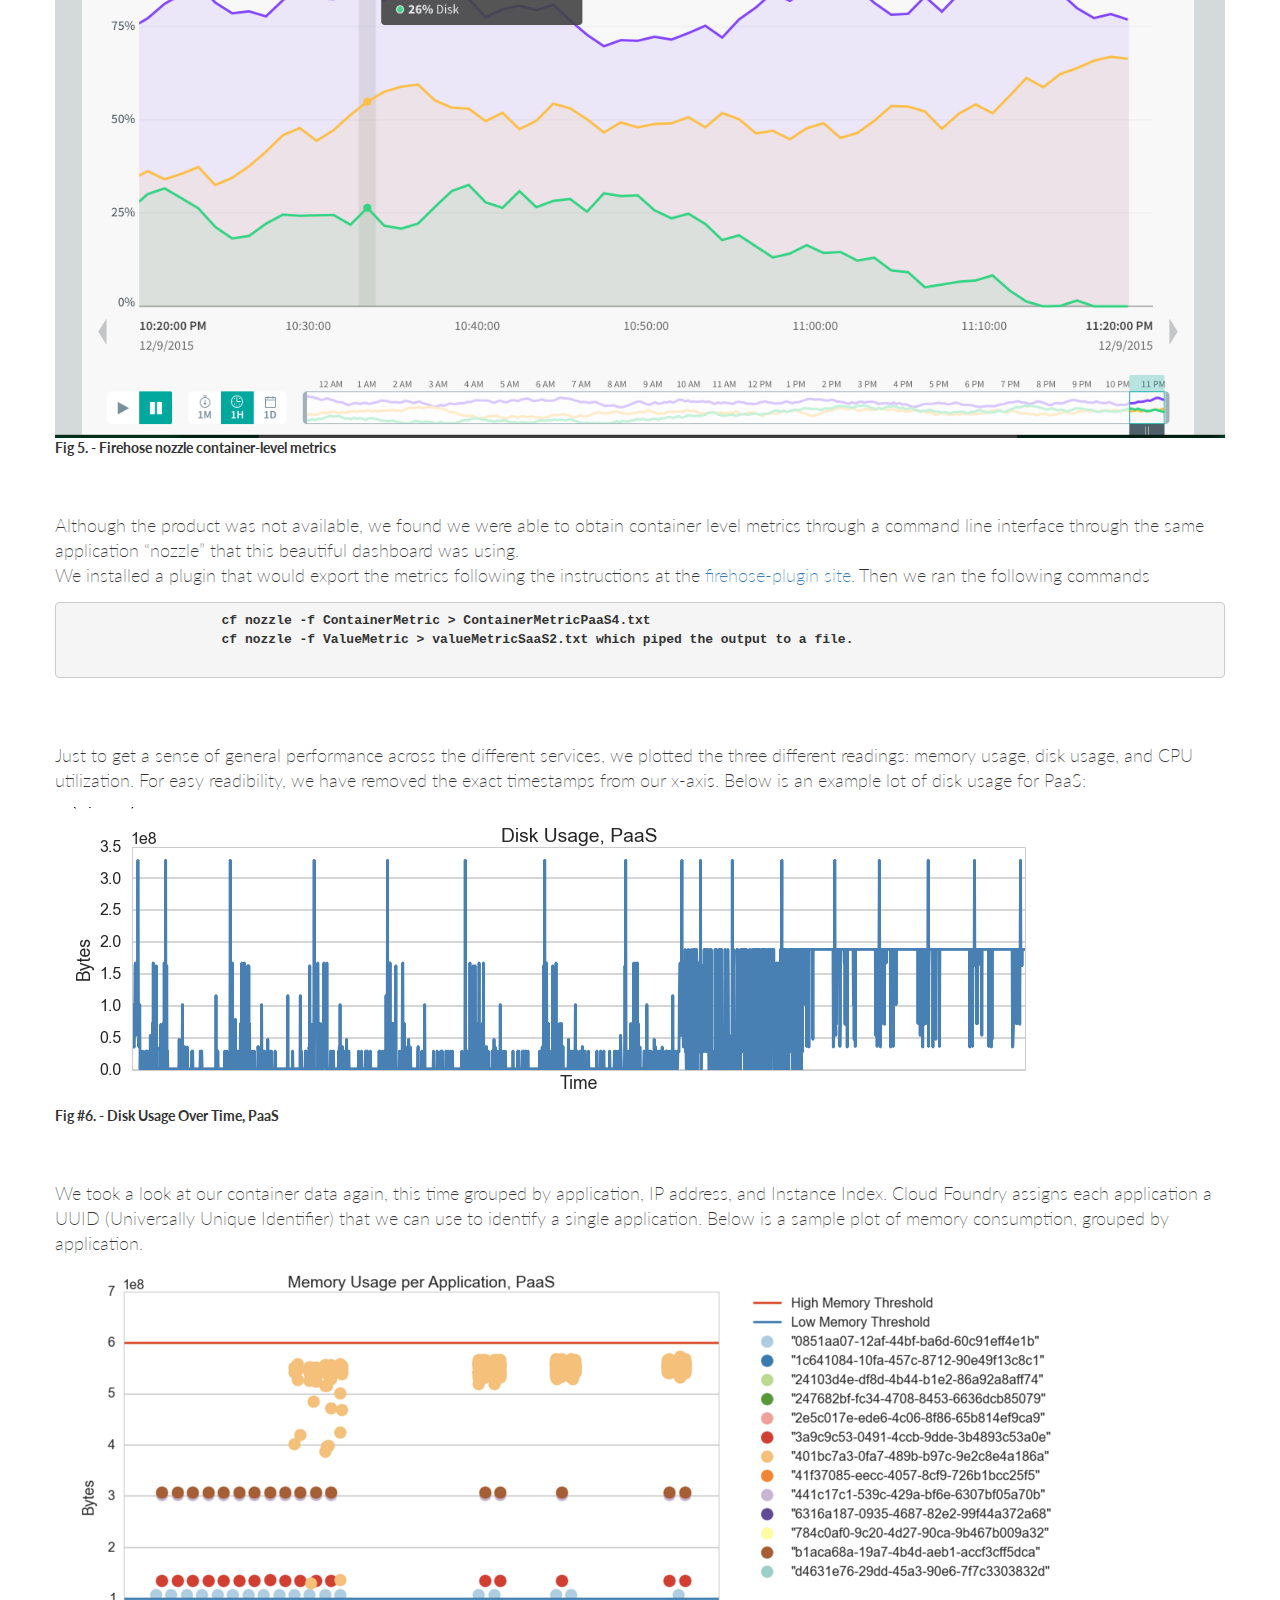
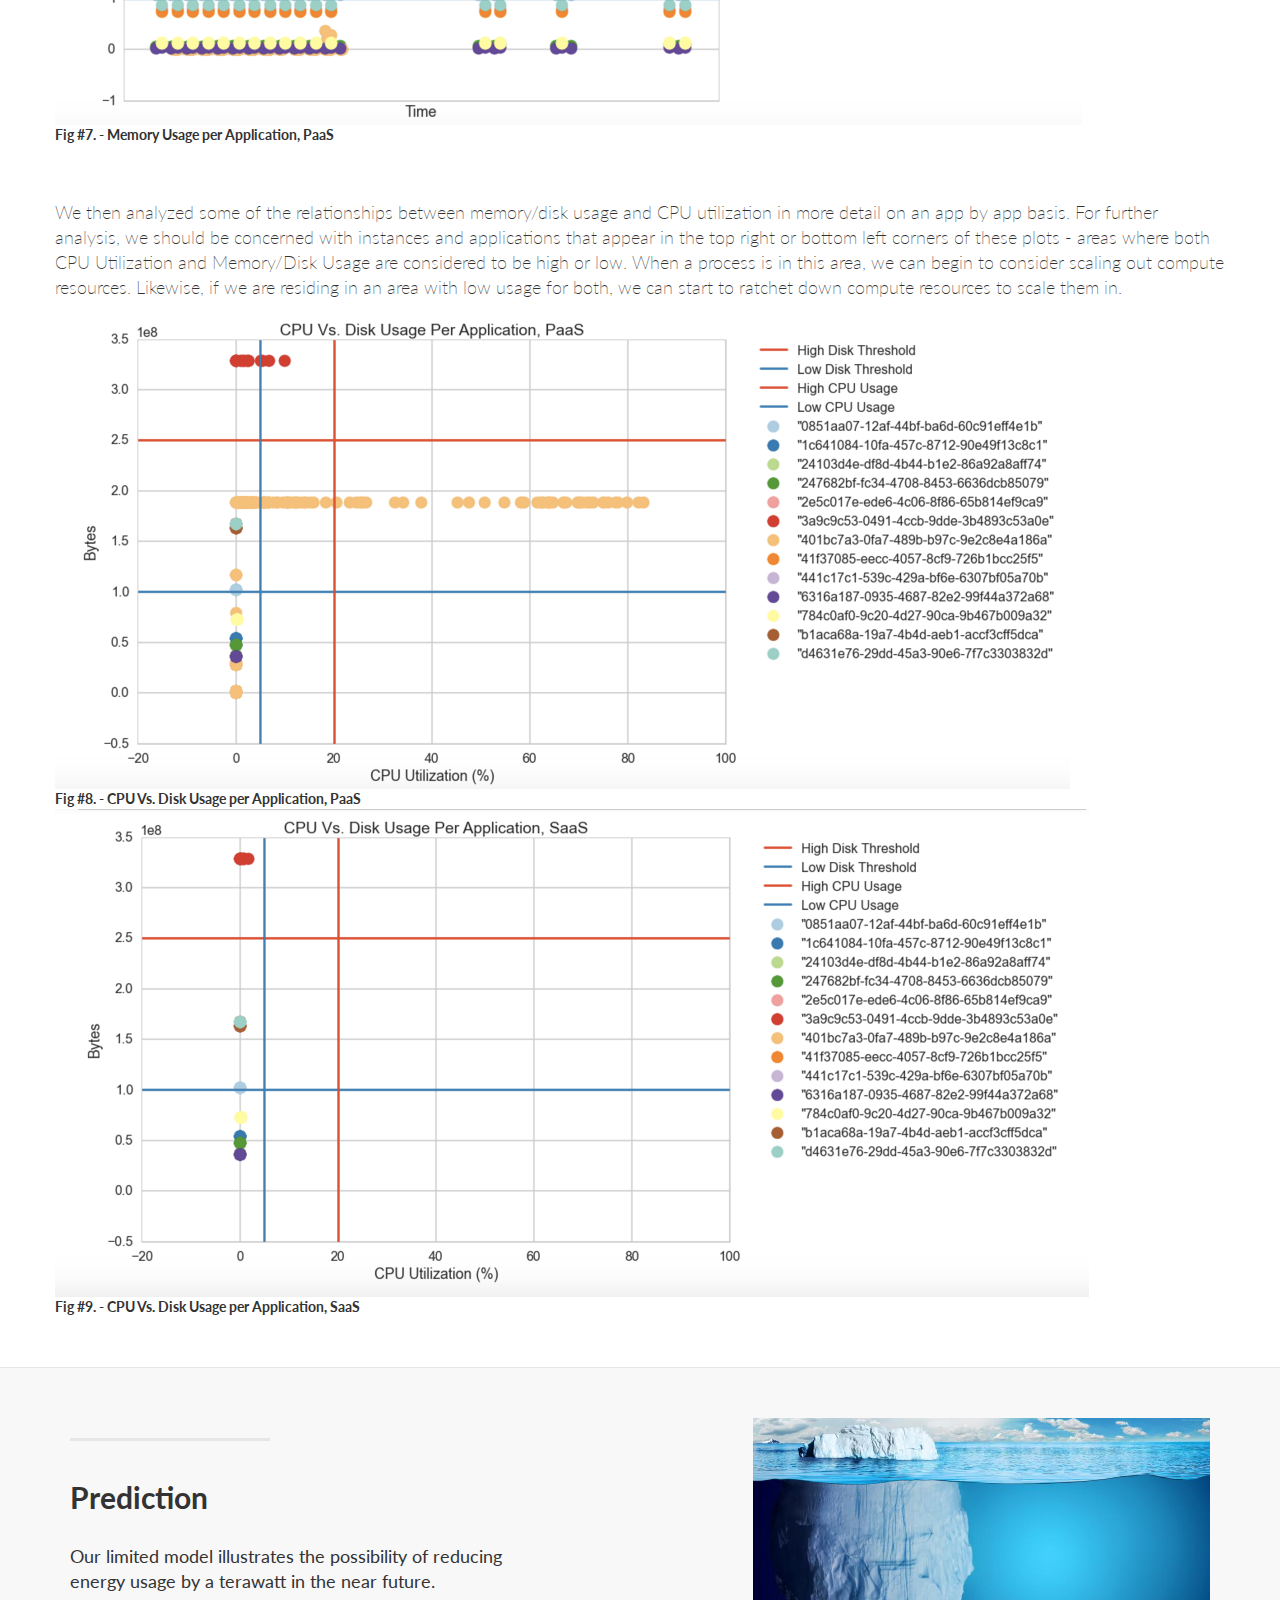
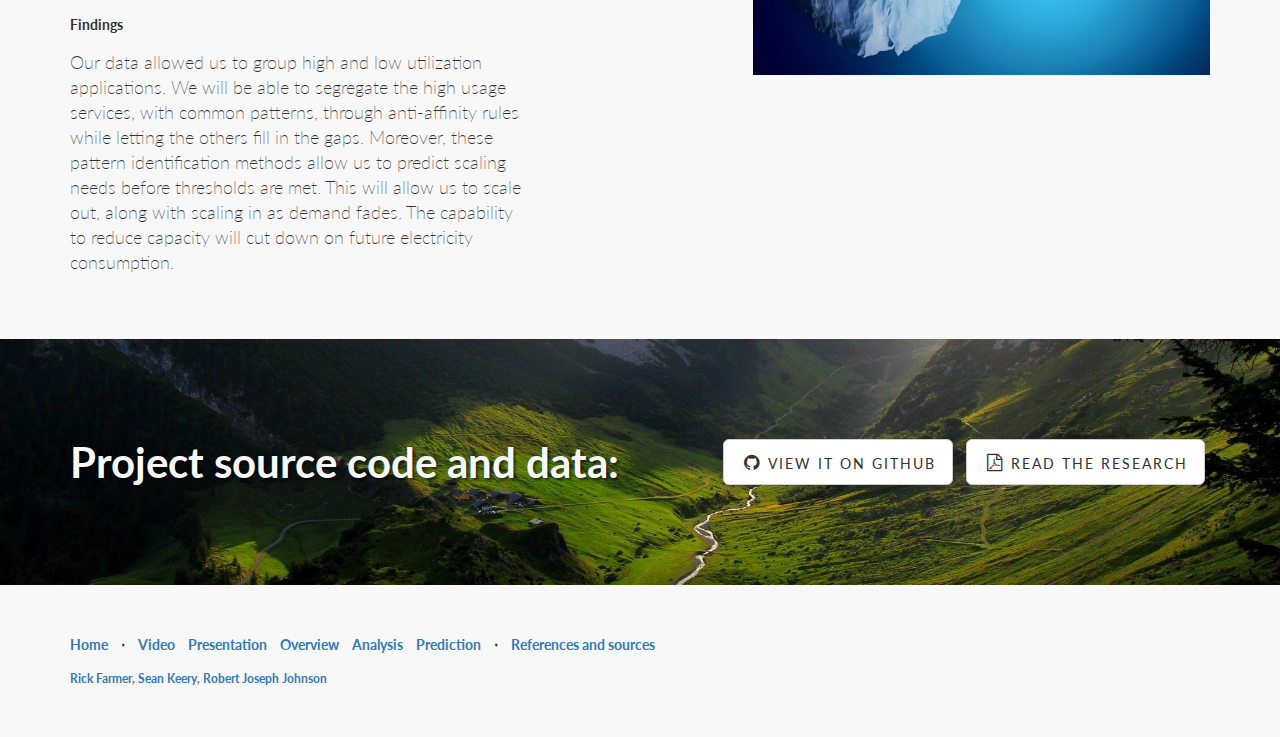
==== commit 66b589fa: "findings & predictions" ====
--- a/index.html
+++ b/index.html
@@ -463,14 +463,14 @@
                 <p class="copy">
                     <!--Robert/Sean: Copy me to add a new section of analysis with a viz. See the "### Start copy" and "###
                     End copy" comments in the code and just copy a new block for each. -->
-                    Just to get a sense of general performance across the different services, we plotted the three different 
-                    readings: memory usage, disk usage, and CPU utilization. For easy readibility, 
+                    Just to get a sense of general performance across the different services, we plotted the three different
+                    readings: memory usage, disk usage, and CPU utilization. For easy readibility,
                     we have removed the exact timestamps from our x-axis. Below is an example lot of disk usage for PaaS:
-                    
-                    
-                    
-                    
-                    
+
+
+
+
+
                 </p>
                 <figure>
                     <img class="img-responsive" src="visualizations/diskPaaS.png"
@@ -489,13 +489,13 @@
                 <p class="copy">
                     <!--Robert/Sean: Copy me to add a new section of analysis with a viz. See the "### Start copy" and "###
                     End copy" comments in the code and just copy a new block for each. -->
-                    We took a look at our container data again, this time grouped by application, IP address, and Instance Index. 
+                    We took a look at our container data again, this time grouped by application, IP address, and Instance Index.
                     Cloud Foundry assigns each application a UUID (Universally Unique Identifier) that we can use to identify a single application.
                     Below is a sample plot of memory consumption, grouped by application.
-                    
-                    
-                    
-                    
+
+
+
+
                 </p>
                 <figure>
                     <img class="img-responsive" src="visualizations/memoryPerApp.png"
@@ -507,8 +507,8 @@
 
             </div>
             <!-- ### End copy from here to add a new section of image followed by analysis ### -->
-            
-            
+
+
             <!-- ### Start copy from here to add a new section of image followed by analysis ### -->
             <div class="">
                 <br><br>
@@ -516,10 +516,10 @@
                 <p class="copy">
                     <!--Robert/Sean: Copy me to add a new section of analysis with a viz. See the "### Start copy" and "###
                     End copy" comments in the code and just copy a new block for each. -->
-                    We then analyzed some of the relationships between memory/disk usage and CPU utilization in more detail on 
-                    an app by app basis. For further analysis, we should be concerned with instances and applications that appear in the top right or bottom left corners of these plots 
-                    - areas where both CPU Utilization and Memory/Disk Usage are considered to be high or low. 
-                    When a process is in this area, we can begin to consider scaling out compute resources. Likewise, if we are residing in an area 
+                    We then analyzed some of the relationships between memory/disk usage and CPU utilization in more detail on
+                    an app by app basis. For further analysis, we should be concerned with instances and applications that appear in the top right or bottom left corners of these plots
+                    - areas where both CPU Utilization and Memory/Disk Usage are considered to be high or low.
+                    When a process is in this area, we can begin to consider scaling out compute resources. Likewise, if we are residing in an area
                     with low usage for both, we can start to ratchet down compute resources to scale them in.
                 </p>
                 <figure>
@@ -561,9 +561,15 @@
                 <div class="clearfix"></div>
                 <h2 class="section-heading">Prediction</h2>
 
-                <p class="lead">The outcome of the ....</p>
-
-                <p class="copy">Findings</p>
+                <p class="lead">Our limited model illustrates the possibility of reducing energy usage by a terawatt in the near future.</p>
+                Findings
+                <p class="copy">
+                Our data allowed us to group high and low utilization applications.
+                We will be able to segregate the high usage services, with common patterns, through anti-affinity rules while letting the others fill in the gaps.
+                Moreover, these pattern identification methods allow us to predict scaling needs before thresholds are met.
+                This will allow us to scale out, along with scaling in as demand fades.
+                The capability to reduce capacity will cut down on future electricity consumption.
+                </p>
             </div>
             <div class="col-lg-5 col-lg-offset-2 col-sm-6">
                 <img class="img-responsive" src="img/underwater-iceberg.jpg" alt="">
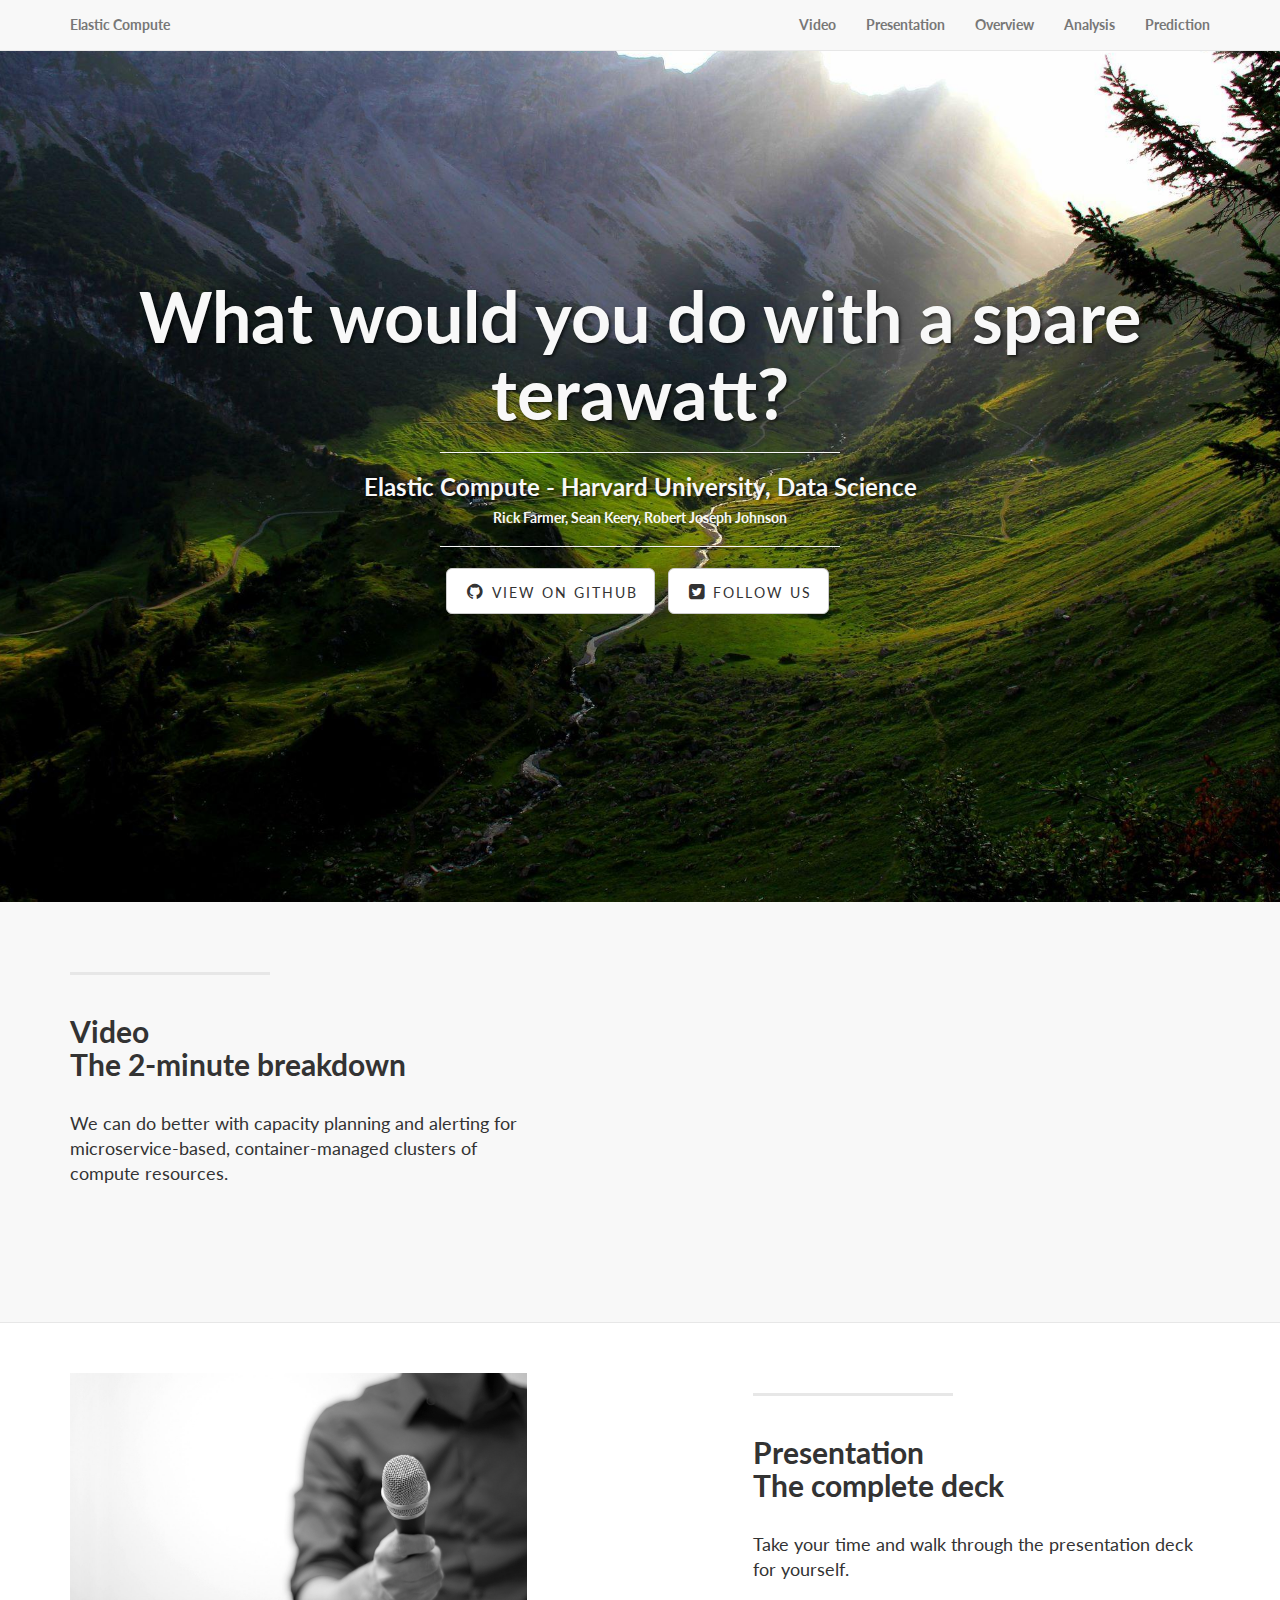
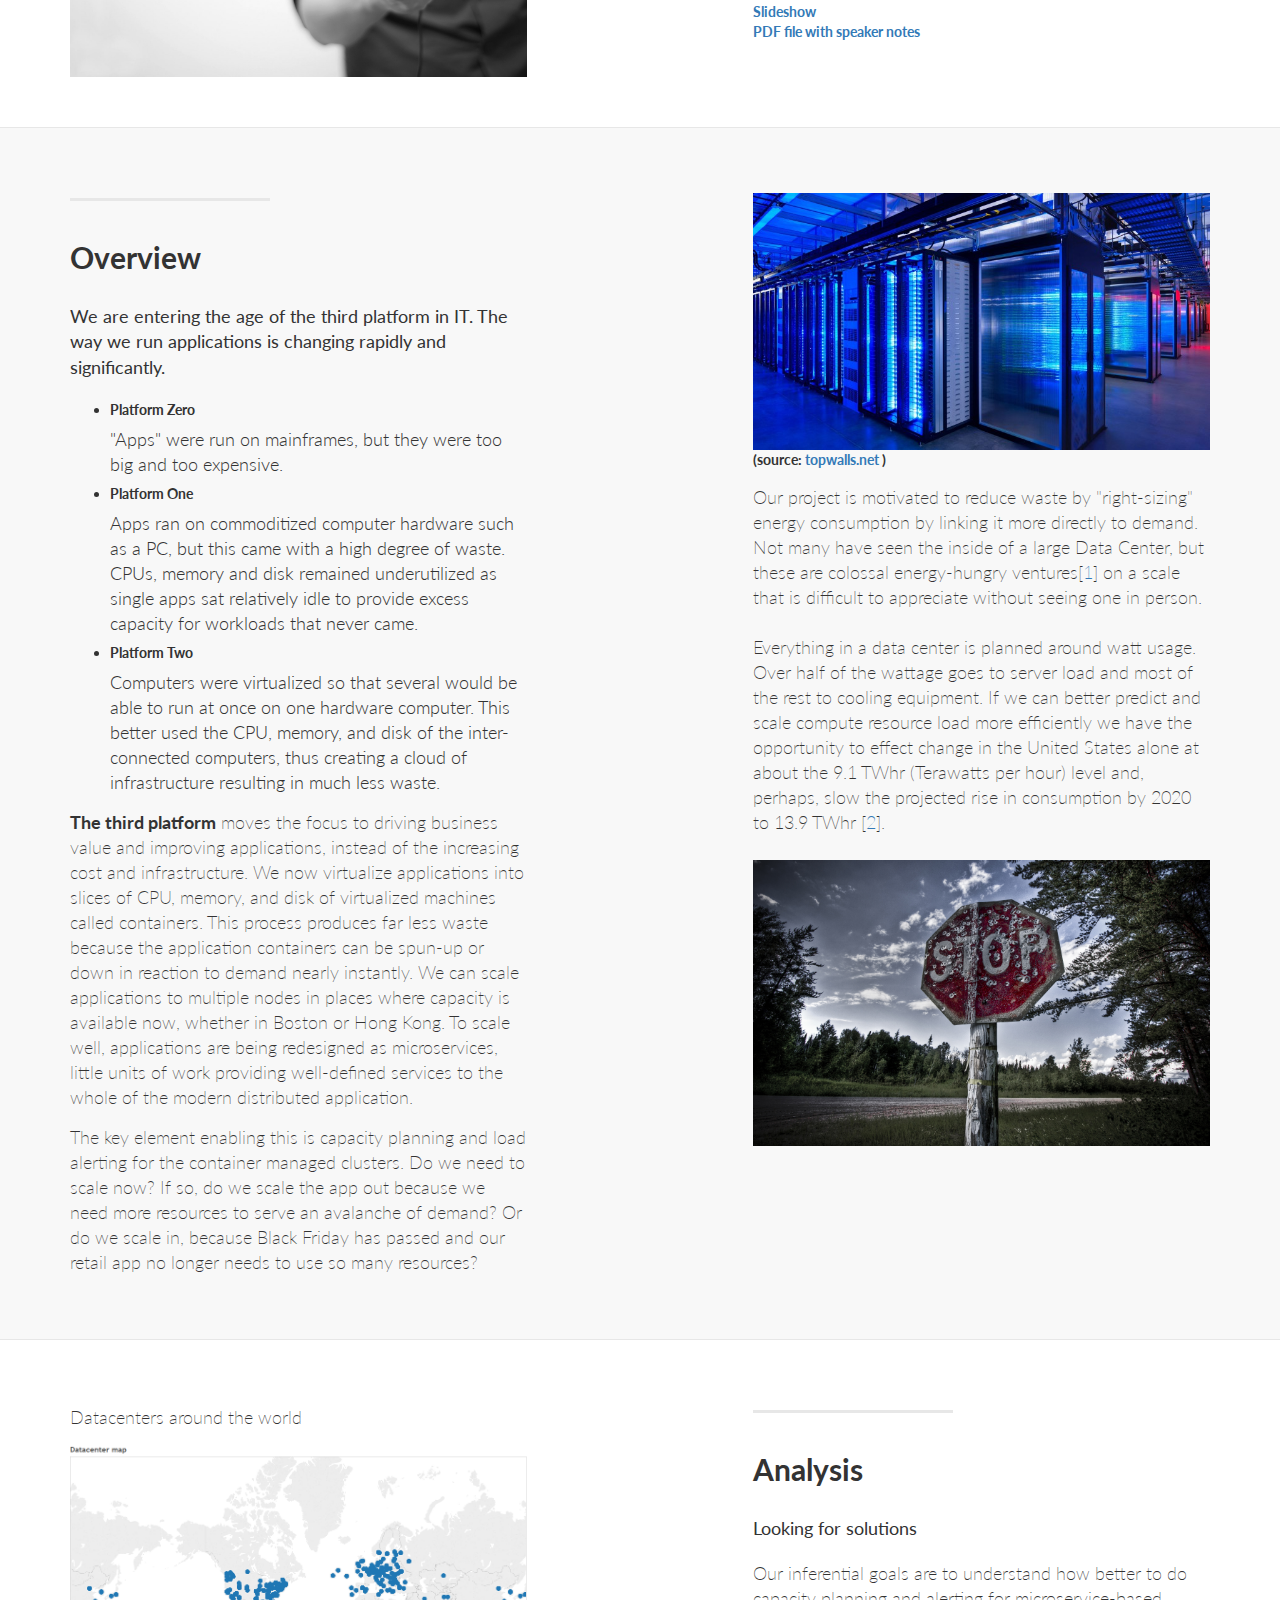
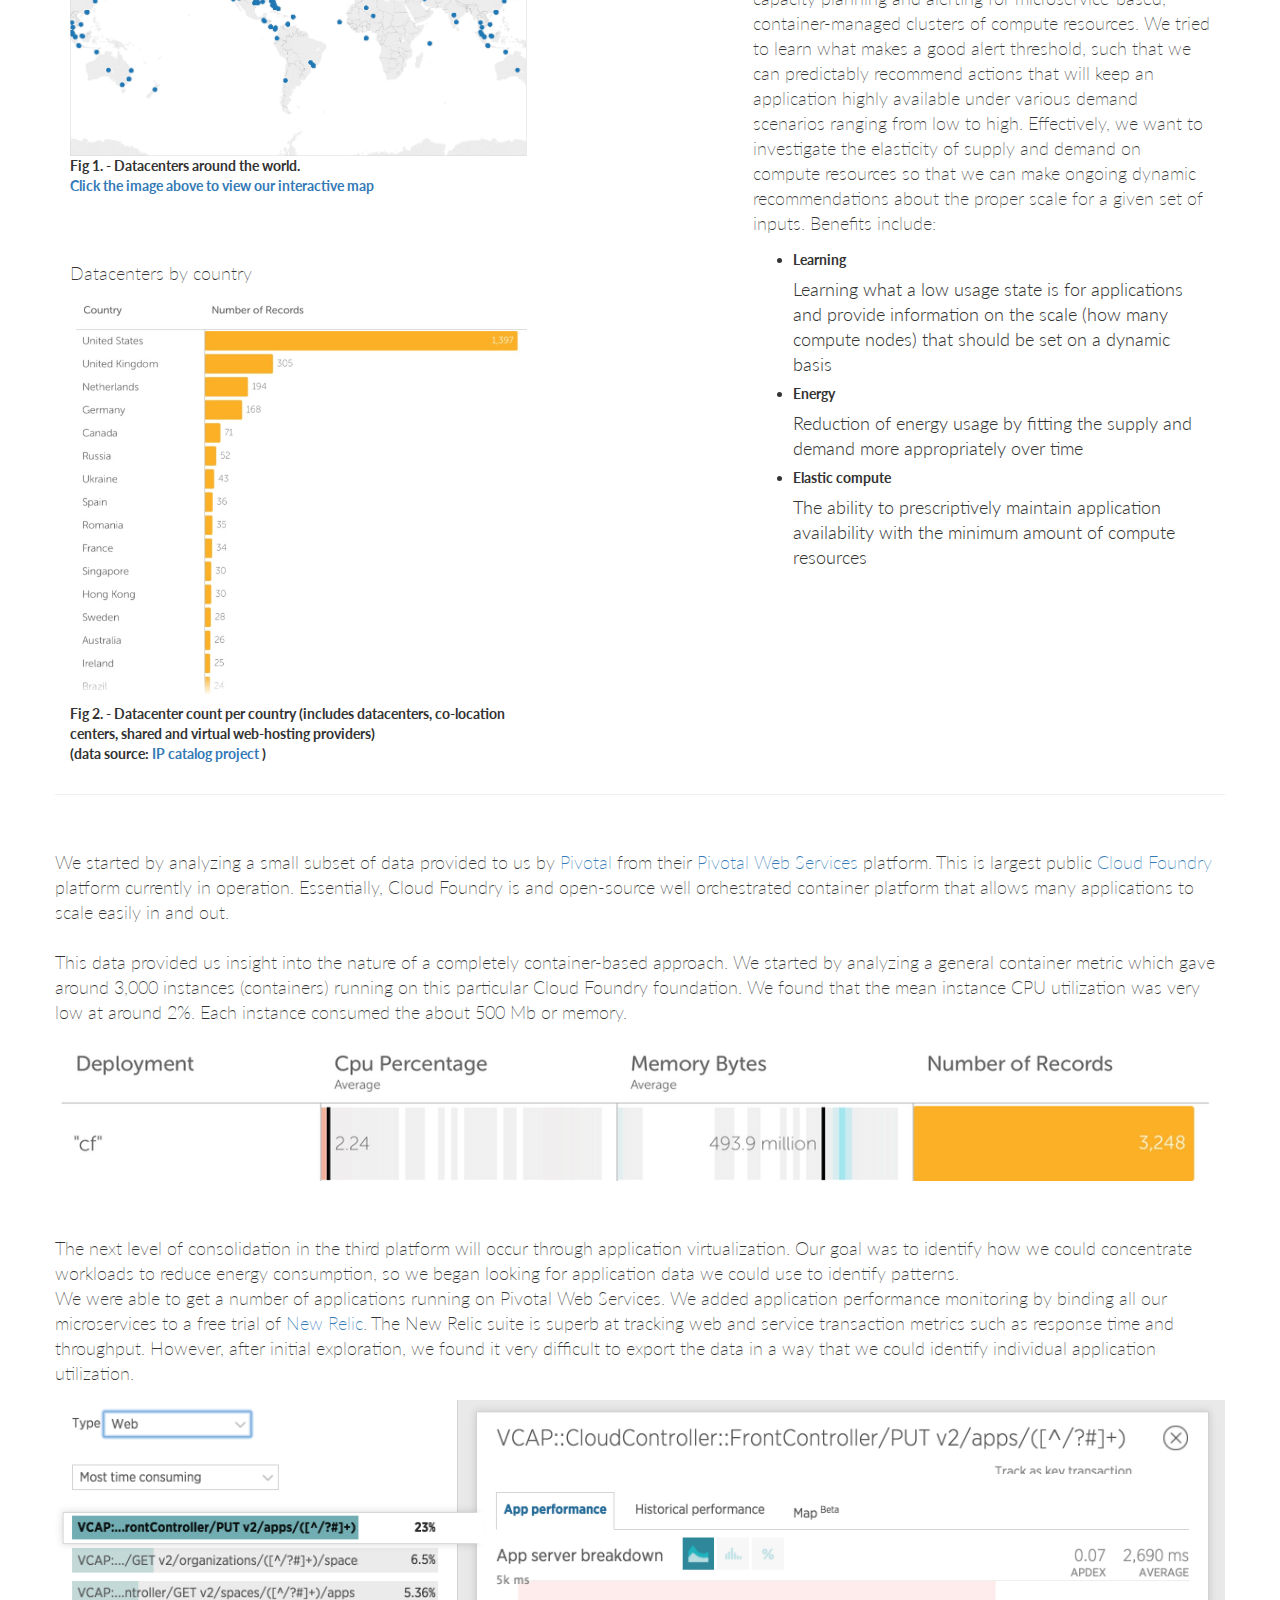
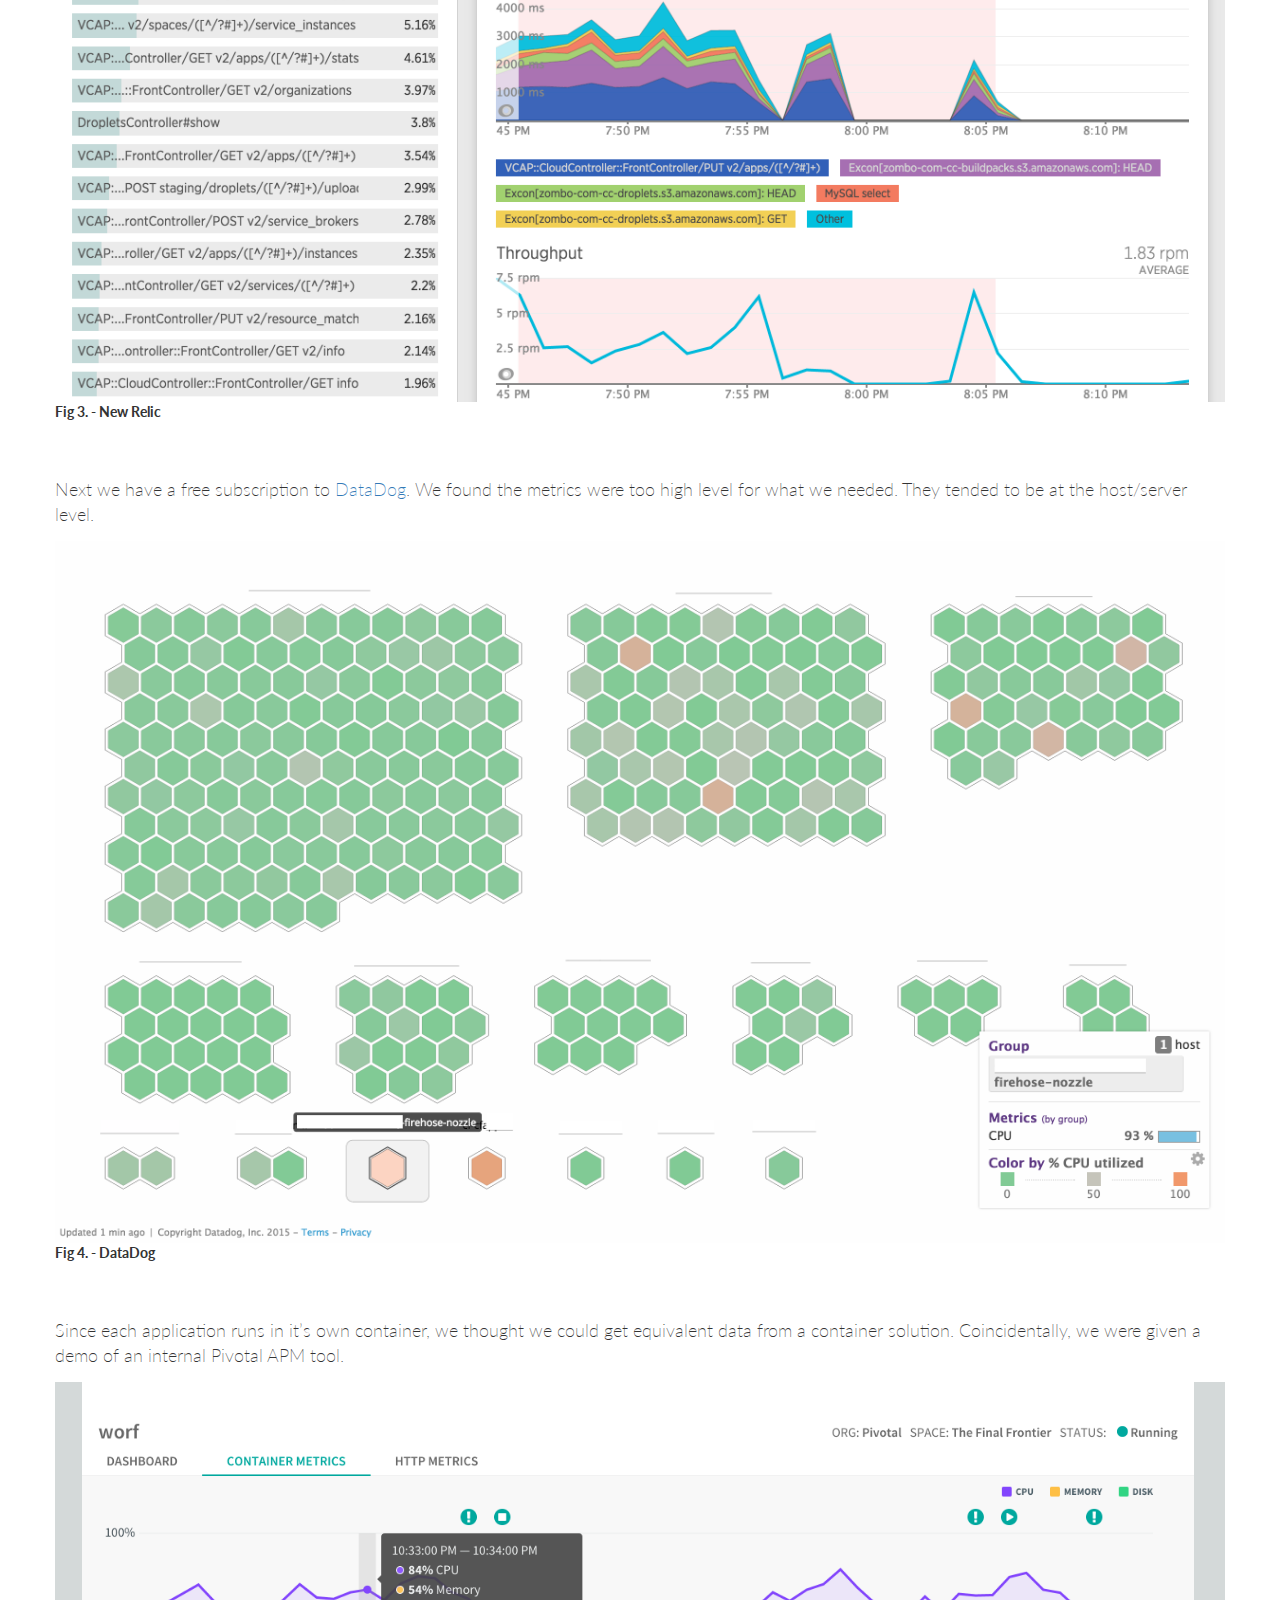
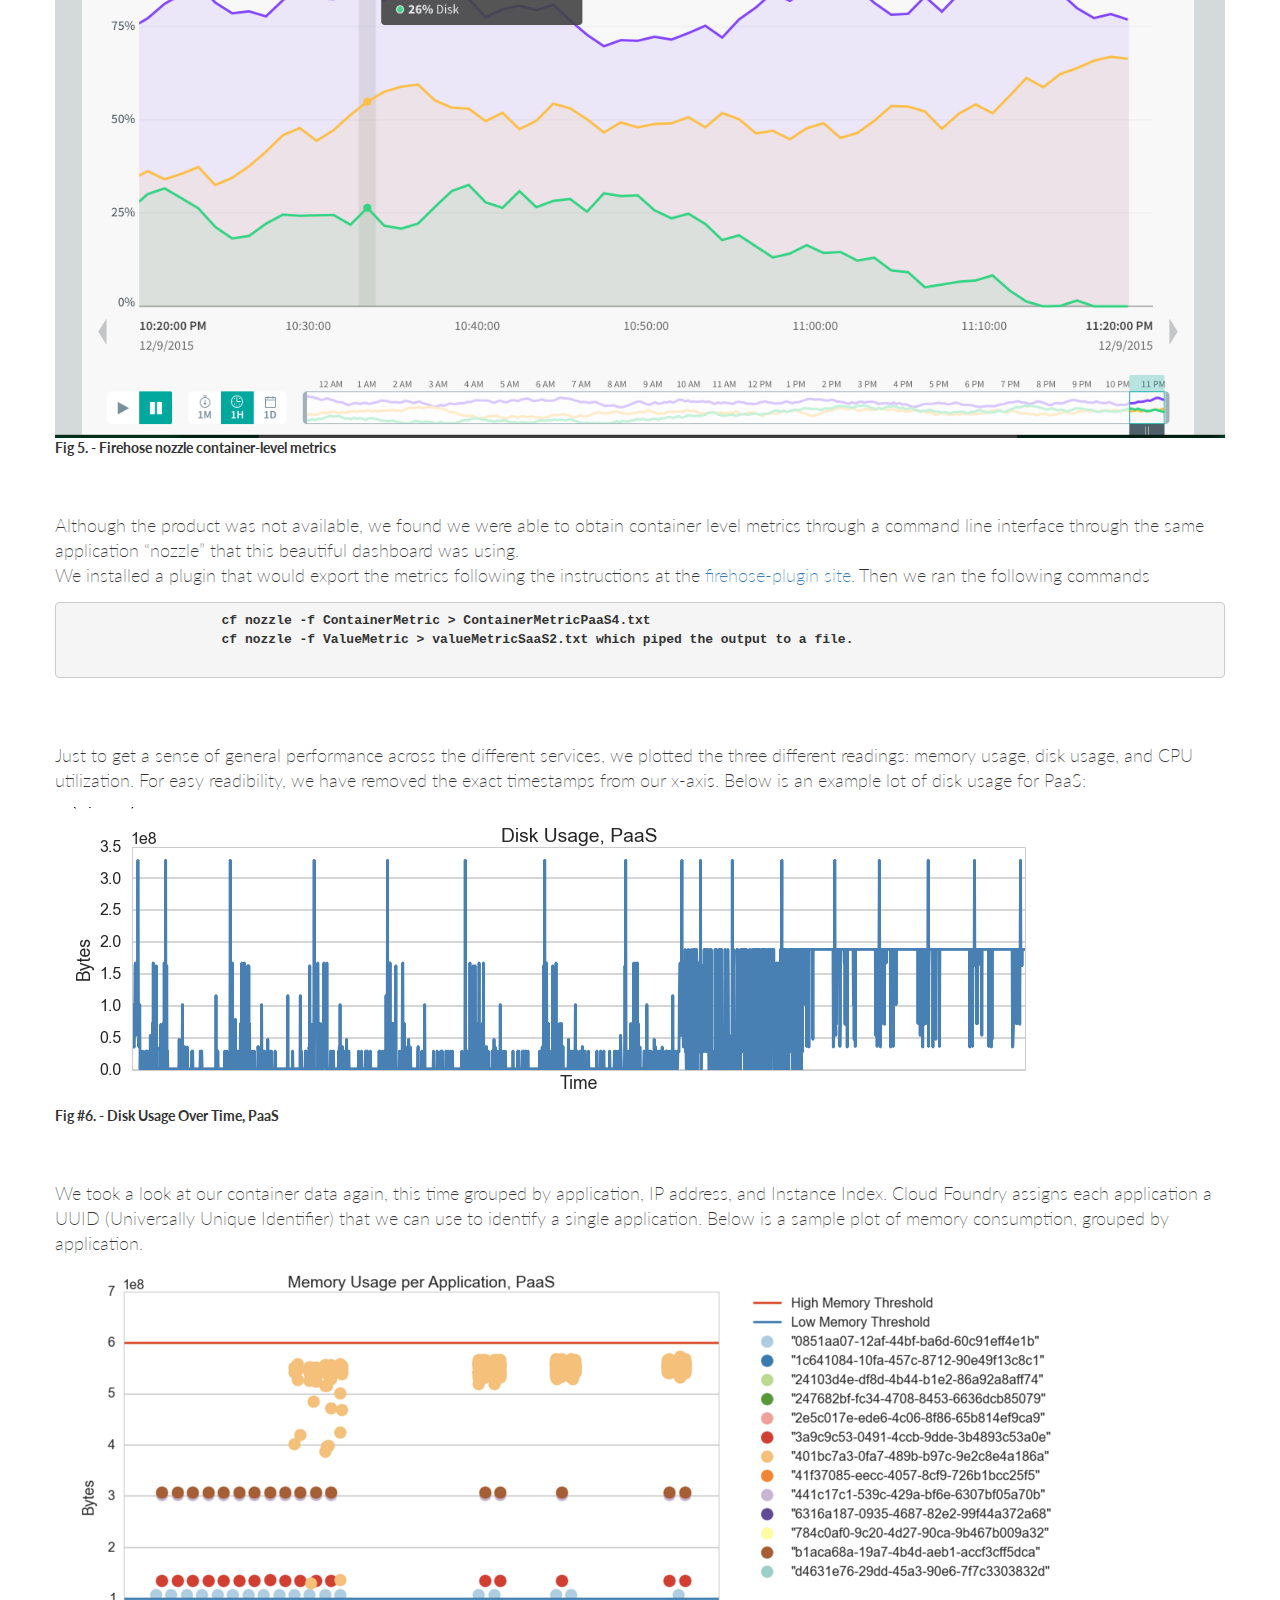
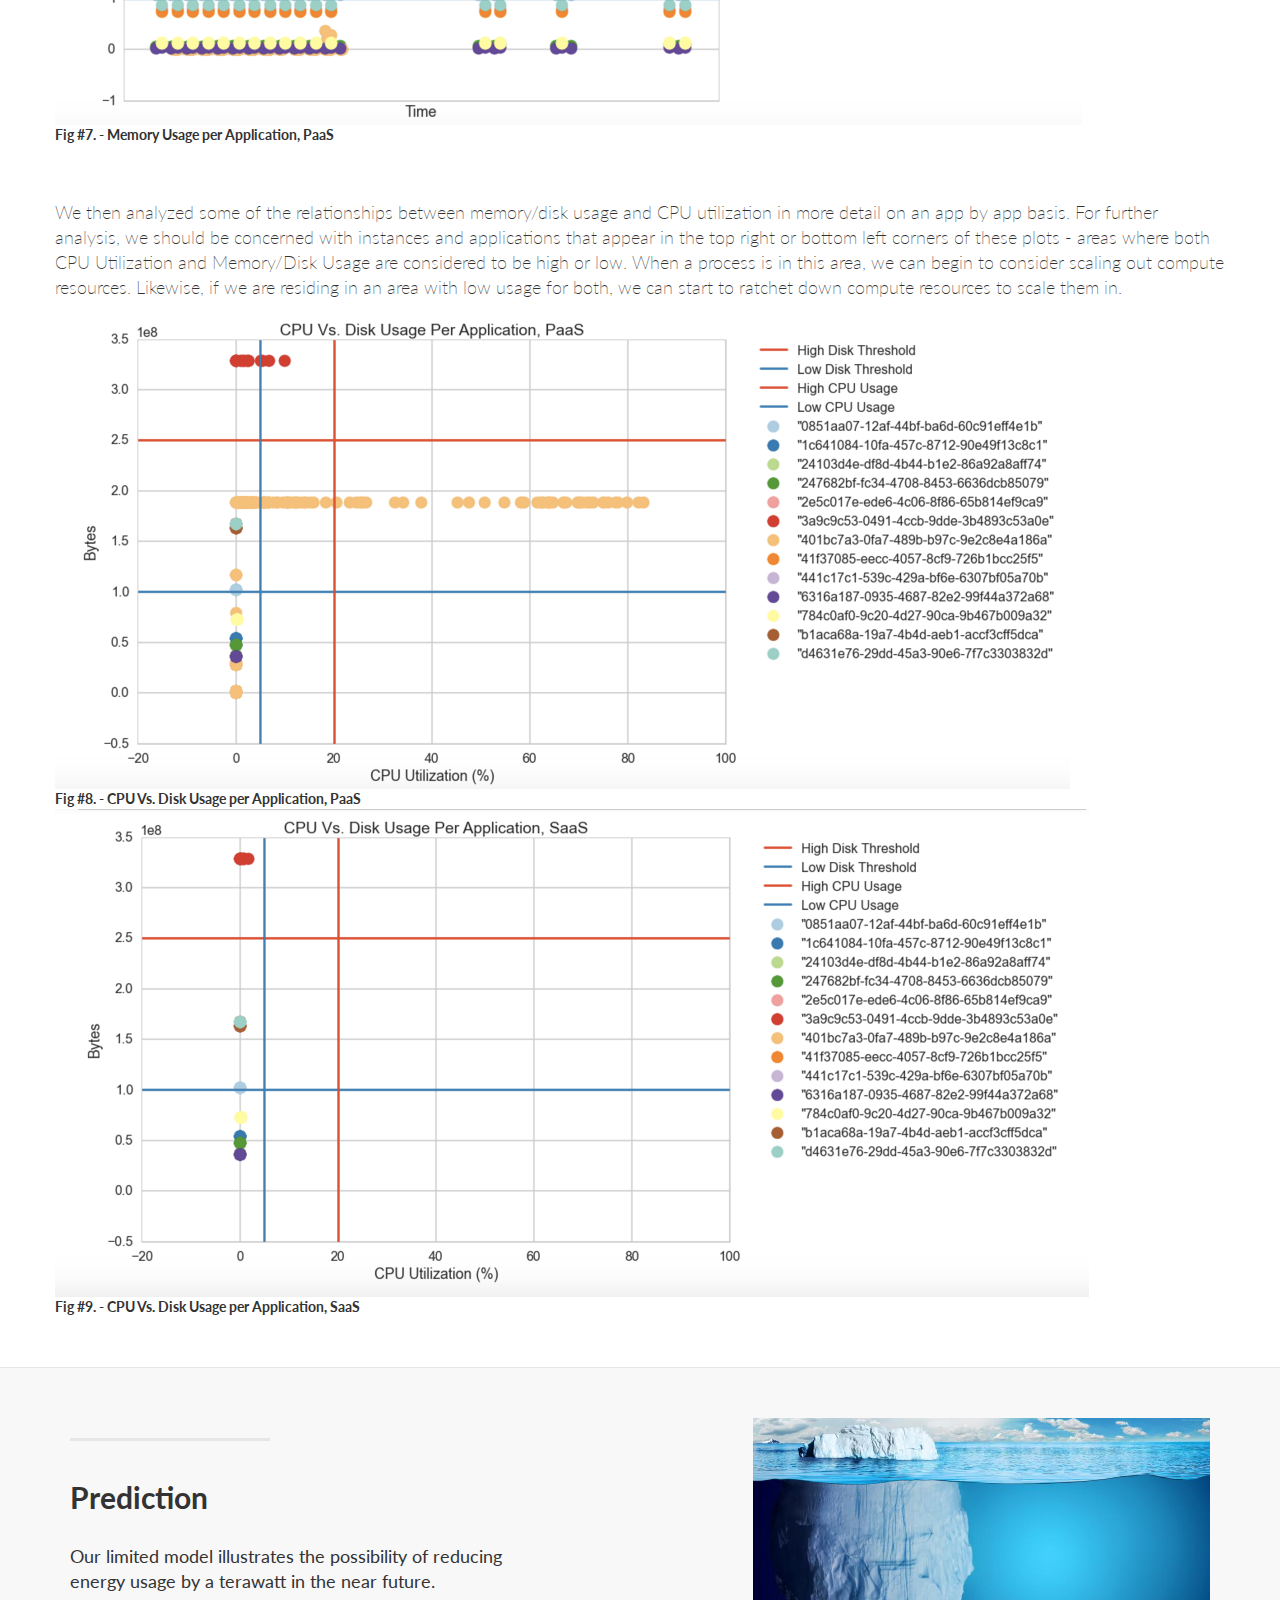
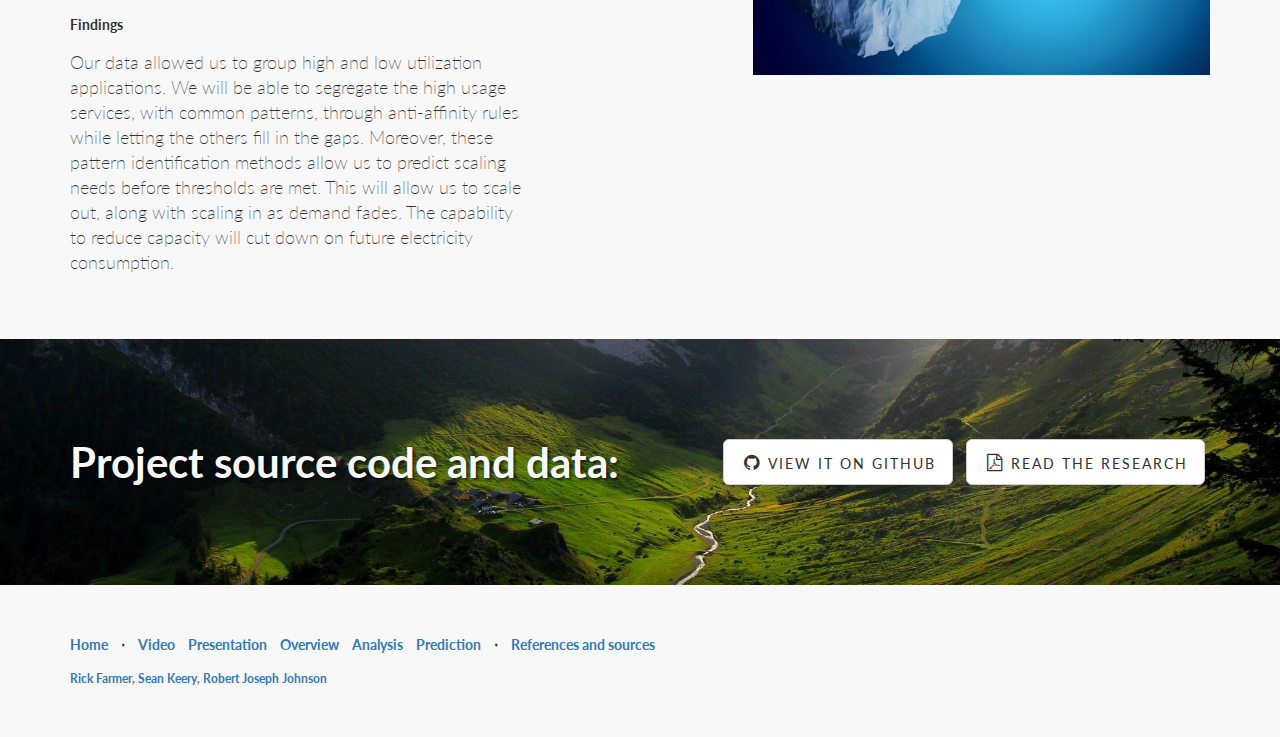
==== commit 126272dc: "Copy updates" ====
--- a/index.html
+++ b/index.html
@@ -85,7 +85,7 @@
                 <div class="intro-message">
                     <h1>What would you do with a spare terawatt?</h1>
                     <hr class="intro-divider">
-                    <h3>Elastic Compute - Harvard Data Science CS-109</h3>
+                    <h3>Elastic Compute - Harvard University, Data Science</h3>
                     <h5>Rick Farmer, Sean Keery, Robert Joseph Johnson</h5>
                     <hr class="intro-divider">
                     <ul class="list-inline intro-social-buttons">
